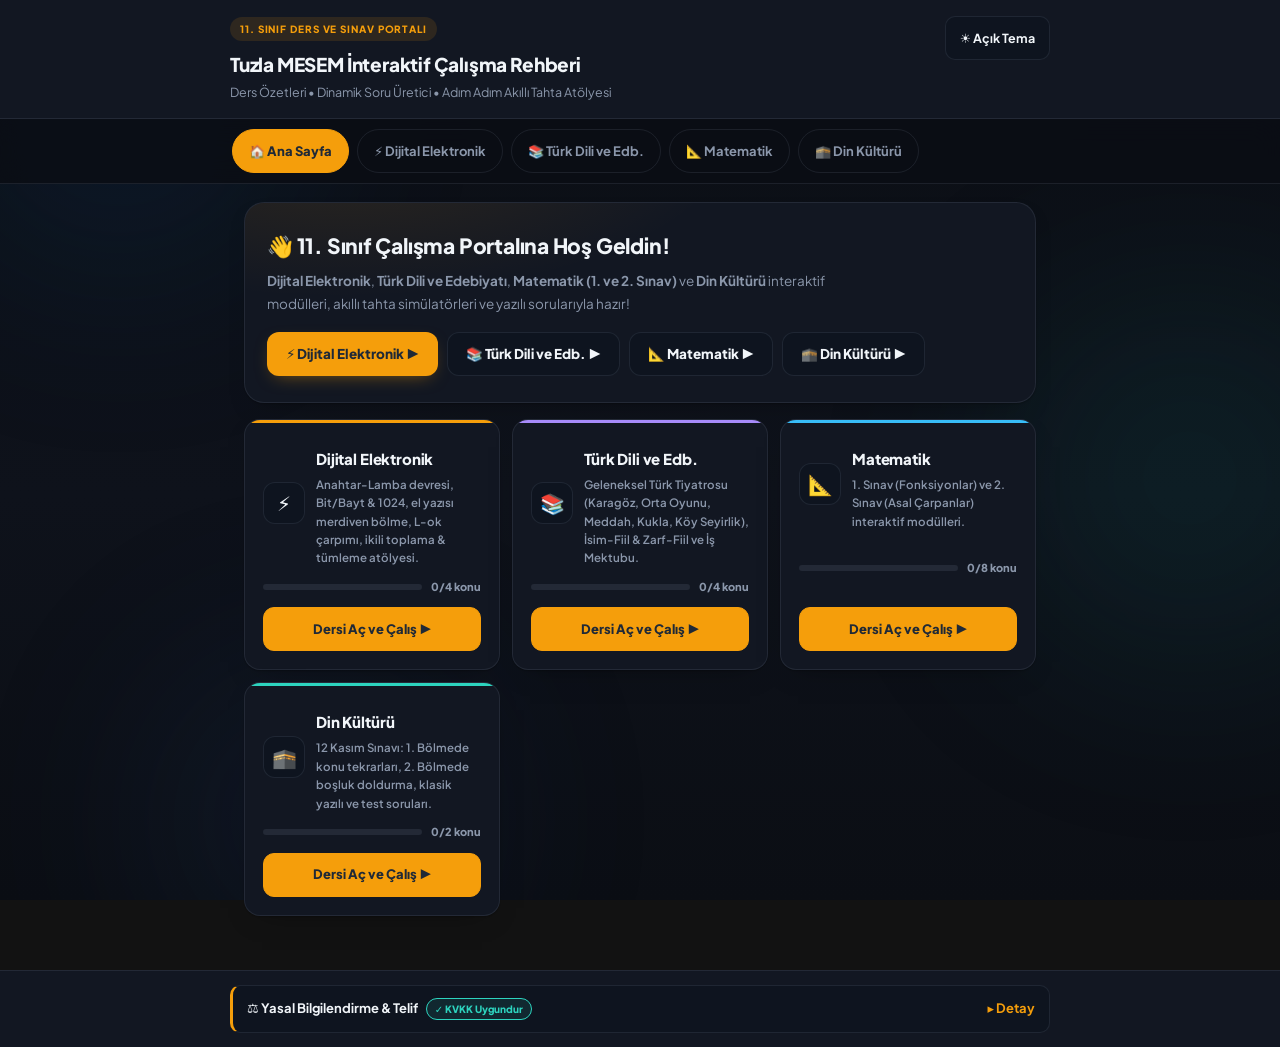
==== index.html @ 040bdacd "Add files via upload" ====
<!DOCTYPE html>
<html lang="tr" data-theme="dark">
<head>
<meta charset="UTF-8">
<meta name="viewport" content="width=device-width, initial-scale=1.0">
<title>Tuzla MESEM | Online Ders ve Sınav Hazırlık Platformu</title>
<meta name="description" content="Tuzla MESEM öğrencileri için dijital eğitim platformu. Elektrik, Dijital Elektronik, Matematik, Türk Dili ve Edebiyatı ve Din Kültürü derslerinde konu anlatımları, örnekler ve sınav hazırlık içerikleri.">
<meta name="keywords" content="Tuzla MESEM, online ders, sınav hazırlık, dijital elektronik, matematik, fonksiyon, asal çarpan, türk dili ve edebiyatı, din kültürü, 11. sınıf, mesleki eğitim">
<meta name="author" content="Tuzla MESEM">
<meta name="robots" content="index, follow, max-image-preview:large">
<meta name="theme-color" content="#0b0e14">
<link rel="canonical" href="https://tmesem-sinav.com.tr/">
<meta property="og:type" content="website">
<meta property="og:site_name" content="Tuzla MESEM">
<meta property="og:locale" content="tr_TR">
<meta property="og:url" content="https://tmesem-sinav.com.tr/">
<meta property="og:title" content="Tuzla MESEM | Online Ders ve Sınav Hazırlık Platformu">
<meta property="og:description" content="Tuzla MESEM öğrencileri için dijital eğitim platformu. Elektrik, Dijital Elektronik, Matematik, Türk Dili ve Edebiyatı ve Din Kültürü derslerinde konu anlatımları, örnekler ve sınav hazırlık içerikleri.">
<meta property="og:image" content="https://tmesem-sinav.com.tr/og-image.png">
<meta property="og:image:width" content="1200">
<meta property="og:image:height" content="630">
<meta property="og:image:alt" content="Tuzla MESEM Online Ders ve Sınav Hazırlık Platformu">
<meta name="twitter:card" content="summary_large_image">
<meta name="twitter:title" content="Tuzla MESEM | Online Ders ve Sınav Hazırlık Platformu">
<meta name="twitter:description" content="Tuzla MESEM öğrencileri için dijital eğitim platformu. Elektrik, Dijital Elektronik, Matematik, Türk Dili ve Edebiyatı ve Din Kültürü derslerinde konu anlatımları, örnekler ve sınav hazırlık içerikleri.">
<meta name="twitter:image" content="https://tmesem-sinav.com.tr/og-image.png">
<link rel="icon" href="/favicon.ico" sizes="32x32 48x48">
<link rel="icon" type="image/svg+xml" href="/favicon.svg">
<link rel="apple-touch-icon" href="/apple-touch-icon.png">
<script type="application/ld+json">
{
  "@context": "https://schema.org",
  "@type": "WebSite",
  "name": "Tuzla MESEM | Online Ders ve Sınav Hazırlık Platformu",
  "alternateName": "Tuzla MESEM Çalışma Portalı",
  "url": "https://tmesem-sinav.com.tr/",
  "description": "Tuzla MESEM öğrencileri için dijital eğitim platformu. Elektrik, Dijital Elektronik, Matematik, Türk Dili ve Edebiyatı ve Din Kültürü derslerinde konu anlatımları, örnekler ve sınav hazırlık içerikleri.",
  "inLanguage": "tr-TR",
  "publisher": {
    "@type": "EducationalOrganization",
    "name": "Tuzla MESEM",
    "url": "https://tmesem-sinav.com.tr/"
  }
}
</script>
<script type="application/ld+json">
{
  "@context": "https://schema.org",
  "@type": "ItemList",
  "name": "Tuzla MESEM Ders Modülleri",
  "description": "Dijital Elektronik, Matematik, Türk Dili ve Edebiyatı ve Din Kültürü dersleri için konu anlatımları, interaktif uygulamalar ve sınav hazırlık içerikleri.",
  "itemListElement": [
    {
      "@type": "Course",
      "name": "Dijital Elektronik",
      "description": "Sayı sistemleri, ikili çevirme (merdiven bölme ve L-Ok), gruplama, ikili toplama, tümleme ve 8-bit lab uygulamaları.",
      "provider": { "@type": "EducationalOrganization", "name": "Tuzla MESEM" }
    },
    {
      "@type": "Course",
      "name": "Matematik",
      "description": "Fonksiyonda değer bulma, grafik yorumlama, eğim, tanım kümesi ve asal çarpanlara ayırma konuları.",
      "provider": { "@type": "EducationalOrganization", "name": "Tuzla MESEM" }
    },
    {
      "@type": "Course",
      "name": "Türk Dili ve Edebiyatı",
      "description": "Geleneksel Türk tiyatrosu (Karagöz ve Hacivat), fiilimsiler (isim-fiil ve zarf-fiil) ve iş mektubu.",
      "provider": { "@type": "EducationalOrganization", "name": "Tuzla MESEM" }
    },
    {
      "@type": "Course",
      "name": "Din Kültürü",
      "description": "12 Kasım sınavı için konu tekrarları, boşluk doldurma, klasik yazılı ve çoktan seçmeli test.",
      "provider": { "@type": "EducationalOrganization", "name": "Tuzla MESEM" }
    }
  ]
}
</script>
<link rel="preconnect" href="https://fonts.googleapis.com">
<link rel="preconnect" href="https://fonts.gstatic.com" crossorigin>
<link rel="stylesheet" href="https://fonts.googleapis.com/css2?family=Plus+Jakarta+Sans:wght@400;500;600;700;800&family=JetBrains+Mono:wght@600;800&family=Caveat:wght@600;700&display=swap">
<style>
:root[data-theme="dark"]{
  --bg:#0b0e14;--bg-grad:linear-gradient(180deg,#0b0e14 0%,#0e121b 55%,#0b0e14 100%);
  --board:#121722;--soft:#0e141f;--ink:#f1f5f9;--ink2:#8b97ab;--line:rgba(148,163,184,.13);--line-strong:rgba(148,163,184,.3);
  --grid:#1c2433;--axis:#5b6b82;--blue:#38bdf8;--orange:#f59e0b;--teal:#2dd4bf;--bad:#f87171;
  --purple:#a78bfa;--cyan:#22d3ee;--purple-t:rgba(167,139,250,.12);--grid-line:rgba(56,189,248,.10);
  --blue-t:rgba(56,189,248,.10);--orange-t:rgba(245,158,11,.10);--teal-t:rgba(45,212,191,.10);--bad-t:rgba(248,113,113,.12);
  --hdr1:#121722;--hdr2:#121722;
  --accent:#f59e0b;--accent-ink:#1f2937;--accent-t:rgba(245,158,11,.12);--nav-bg:rgba(11,14,20,.85);
  --card-sh:0 1px 2px rgba(0,0,0,.25),0 10px 28px -18px rgba(0,0,0,.6);
  --inset-sh:inset 0 1px 3px rgba(0,0,0,.35);
  --btn-sh:0 1px 2px rgba(0,0,0,.2);
  color-scheme:dark;
}
:root[data-theme="light"]{
  --bg:#f5f7fb;--bg-grad:linear-gradient(180deg,#f5f7fb 0%,#edf1f7 55%,#f5f7fb 100%);
  --board:#ffffff;--soft:#f2f5f9;--ink:#0f172a;--ink2:#5c6b82;--line:rgba(15,23,42,.09);--line-strong:rgba(15,23,42,.22);
  --grid:#e3e9f1;--axis:#94a3b8;--blue:#0284c7;--orange:#d97706;--teal:#0d9488;--bad:#dc2626;
  --purple:#7c3aed;--cyan:#0891b2;--purple-t:rgba(124,58,237,.08);--grid-line:rgba(2,132,199,.09);
  --blue-t:rgba(2,132,199,.07);--orange-t:rgba(217,119,6,.08);--teal-t:rgba(13,148,136,.08);--bad-t:rgba(220,38,38,.08);
  --hdr1:#ffffff;--hdr2:#ffffff;
  --accent:#f59e0b;--accent-ink:#1f2937;--accent-t:rgba(217,119,6,.10);--nav-bg:rgba(255,255,255,.85);
  --card-sh:0 1px 2px rgba(15,23,42,.04),0 10px 28px -20px rgba(15,23,42,.14);
  --inset-sh:inset 0 1px 3px rgba(15,23,42,.06);
  --btn-sh:0 1px 2px rgba(15,23,42,.05);
  color-scheme:light;
}
*{box-sizing:border-box;margin:0;padding:0}
html{scroll-behavior:smooth}
body{font-family:"Plus Jakarta Sans","Nunito",system-ui,-apple-system,sans-serif;background:var(--bg-grad);background-attachment:fixed;color:var(--ink);line-height:1.6;display:flex;flex-direction:column;min-height:100vh;position:relative;overflow-x:hidden;font-size:14px;-webkit-font-smoothing:antialiased}
::selection{background:var(--accent-t)}
::-webkit-scrollbar{width:10px;height:10px}
::-webkit-scrollbar-track{background:transparent}
::-webkit-scrollbar-thumb{background:var(--line-strong);border-radius:99px;border:3px solid var(--bg)}
.liquid-bg{position:fixed;inset:0;z-index:-1;overflow:hidden;pointer-events:none}
.blob{position:absolute;border-radius:50%;filter:blur(110px);opacity:.13;animation:blobMove 18s infinite alternate ease-in-out}
.blob-1{width:360px;height:360px;background:radial-gradient(circle,#0284c7,#1e3a8a);top:-80px;left:-60px}
.blob-2{width:380px;height:380px;background:radial-gradient(circle,#0d9488,#115e59);top:32%;right:-100px;animation-delay:-6s}
.blob-3{width:320px;height:320px;background:radial-gradient(circle,#3b82f6,#1e293b);bottom:-80px;left:12%;animation-delay:-10s}
@keyframes blobMove{0%{transform:translate(0,0) scale(1)}50%{transform:translate(22px,26px) scale(1.06)}100%{transform:translate(-18px,14px) scale(.95)}}
i{font-family:"Cambria Math","Times New Roman",serif;font-style:italic}
button{font:inherit;cursor:pointer;color:inherit}
button:focus-visible,a:focus-visible,input:focus-visible,select:focus-visible,textarea:focus-visible,[contenteditable]:focus-visible{outline:2px solid var(--accent);outline-offset:2px}
svg{max-width:100%;height:auto;display:block;margin:0 auto}
.in{max-width:820px;margin:0 auto;width:100%}
h1,h2,h3,h4{letter-spacing:-.01em}
.top-hdr{background:var(--board);border-bottom:1px solid var(--line);padding:16px 14px}
.hdr-r{display:flex;justify-content:space-between;align-items:flex-start;gap:12px}
.bdg{display:inline-block;background:var(--accent-t);color:var(--orange);font-weight:800;font-size:10px;letter-spacing:.09em;text-transform:uppercase;padding:4px 10px;border-radius:99px;margin-bottom:8px}
.top-hdr h1{font-size:19px;font-weight:800;margin-bottom:3px}
.top-hdr p{font-size:12.5px;color:var(--ink2)}
.t-btn{background:var(--soft);border:1px solid var(--line);color:var(--ink);border-radius:10px;min-height:44px;padding:0 14px;font-weight:700;font-size:12.5px;white-space:nowrap;transition:border-color .15s}
.t-btn:hover{border-color:var(--line-strong)}
.topnav{background:var(--nav-bg);backdrop-filter:blur(14px);-webkit-backdrop-filter:blur(14px);border-bottom:1px solid var(--line);position:sticky;top:0;z-index:50}
.row-s{display:flex;gap:8px;overflow-x:auto;scrollbar-width:none;padding:10px 2px}
.row-s::-webkit-scrollbar{display:none}
.nav-i{flex:0 0 auto;min-height:44px;padding:0 16px;border-radius:99px;border:1px solid var(--line);background:transparent;color:var(--ink2);font-weight:700;font-size:13px;transition:all .15s}
.nav-i:hover{border-color:var(--line-strong);color:var(--ink)}
.nav-i:active{transform:scale(.97)}
.nav-i.active{background:var(--accent);border-color:var(--accent);color:var(--accent-ink);font-weight:800}
.wrap{max-width:820px;width:100%;margin:18px auto;padding:0 14px;flex:1}
.hero{position:relative;overflow:hidden;background:var(--board);border:1px solid var(--line);box-shadow:var(--card-sh);border-radius:20px;padding:26px 22px;margin-bottom:16px}
.hero::before{content:"";position:absolute;inset:0;background:radial-gradient(560px 220px at 12% -30%,var(--accent-t),transparent 70%);pointer-events:none}
.hero h2{position:relative;font-size:21px;font-weight:800;margin-bottom:7px}
.hero p{position:relative;font-size:13.5px;color:var(--ink2);line-height:1.7;max-width:600px;margin-bottom:16px}
.hbtns{position:relative;display:flex;flex-wrap:wrap;gap:9px}
.hbtn{min-height:44px;padding:0 18px;border-radius:12px;border:1px solid transparent;font-weight:800;font-size:13.5px;background:var(--accent);color:var(--accent-ink);box-shadow:0 6px 18px -8px rgba(245,158,11,.55);transition:transform .15s,box-shadow .15s}
.hbtn:hover{transform:translateY(-1px)}
.hbtn:active{transform:scale(.98)}
.hbtn.alt{background:var(--soft);color:var(--ink);border-color:var(--line);box-shadow:none}
.cgrid{display:grid;grid-template-columns:repeat(auto-fit,minmax(215px,1fr));gap:12px;margin-bottom:16px}
.ccard,.crd,.exam-bar,.nav,.empty-box,.pcrd{background:var(--board);border:1px solid var(--line);box-shadow:var(--card-sh);border-radius:16px;padding:18px;margin-bottom:14px}
.ccard{position:relative;overflow:hidden;display:flex;flex-direction:column;justify-content:space-between;margin-bottom:0;transition:transform .18s,border-color .18s;--tone:var(--orange)}
.ccard::before{content:"";position:absolute;top:0;left:0;right:0;height:3px;background:var(--tone)}
.ccard:hover{transform:translateY(-2px);border-color:var(--line-strong)}
.ccard:active{transform:scale(.985)}
.ccard.tone-amber{--tone:#f59e0b}
.ccard.tone-blue{--tone:#38bdf8}
.ccard.tone-teal{--tone:#2dd4bf}
.ccard.tone-purple{--tone:#a78bfa}
:root[data-theme="light"] .ccard.tone-amber{--tone:#d97706}
:root[data-theme="light"] .ccard.tone-blue{--tone:#0284c7}
:root[data-theme="light"] .ccard.tone-teal{--tone:#0d9488}
:root[data-theme="light"] .ccard.tone-purple{--tone:#7c3aed}
.ccard h3{font-size:15.5px;font-weight:800;margin:9px 0 5px}
.ccard p{font-size:12.5px;color:var(--ink2);line-height:1.65;margin-bottom:14px}
.cbtn,.bsm{min-height:44px;padding:0 14px;border-radius:11px;border:1px solid var(--line);background:var(--soft);color:var(--ink);font-weight:700;font-size:13px;transition:all .15s}
.cbtn:hover,.bsm:hover{border-color:var(--line-strong)}
.cbtn:active,.bsm:active{transform:scale(.97)}
.cbtn{width:100%}
.pri,.cbtn.pri,.bsm.pri,.btn.pri{background:var(--accent)!important;color:var(--accent-ink)!important;border-color:var(--accent)!important;font-weight:800!important}
.form{display:inline-block;background:var(--blue-t);color:var(--blue);font-weight:800;font-size:19px;padding:8px 16px;border-radius:10px;margin:4px 0}
.prmp{font-size:13.5px;font-weight:600;margin:10px 0;line-height:1.65}
.ans-b{background:var(--soft);border:1px solid var(--line);border-radius:14px;padding:14px;margin-top:12px}
.ans-b h4{font-size:10.5px;font-weight:800;letter-spacing:.08em;text-transform:uppercase;color:var(--ink2);margin-bottom:10px}
.grid{display:grid;gap:10px;margin-bottom:12px}
.grp label{display:block;font-size:11.5px;font-weight:700;color:var(--ink2);margin-bottom:5px}
.grp input,.grp select,.grp textarea{width:100%;min-height:44px;padding:10px 12px;background:var(--board);color:var(--ink);border:1px solid var(--line);border-radius:10px;font-size:14px;font-weight:600;font-family:inherit;transition:border-color .15s,box-shadow .15s}
.grp textarea{min-height:64px;resize:vertical}
.grp input:focus,.grp select:focus,.grp textarea:focus{border-color:var(--accent);outline:none;box-shadow:0 0 0 3px var(--accent-t)}
.bchk{width:100%;min-height:46px;padding:0 14px;background:var(--accent);color:var(--accent-ink);border:none;border-radius:12px;font-weight:800;font-size:13.5px;box-shadow:0 6px 18px -8px rgba(245,158,11,.5)}
.bsol{width:100%;min-height:44px;padding:0 14px;background:var(--soft);color:var(--ink);border:1px solid var(--line);border-radius:12px;font-weight:700;font-size:13px;margin-top:8px}
.fb{display:none;margin-top:10px;padding:11px 13px;border-radius:10px;font-size:13px;font-weight:600;line-height:1.55}
.fb.ok{display:block;background:var(--teal-t);color:var(--teal);border:1px solid var(--teal)}
.fb.err{display:block;background:var(--bad-t);color:var(--bad);border:1px solid var(--bad)}
.sol{display:none;margin-top:10px;font-size:13px;line-height:1.7;background:var(--soft);border:1px solid var(--line);border-radius:12px;padding:12px 14px;margin-bottom:0}
.sol.show{display:block}
.empty-box{border-style:dashed;border-color:var(--line-strong);padding:34px 20px;text-align:center}
/* Asal Çarpan Algoritma Çizgisi Tablosu */
.pf-wrap{display:flex;flex-wrap:wrap;gap:14px;align-items:center;justify-content:center;margin:8px 0}
.pf-tbl{border-collapse:collapse;font-family:"Cambria Math",monospace;font-size:15px;font-weight:800;margin:0 auto}
.pf-tbl td{padding:4px 12px}
.pf-tbl td:first-child{text-align:right;border-right:2px solid var(--orange);color:var(--ink)}
.pf-tbl td:last-child{text-align:left;color:var(--blue)}
.pf-step{background:var(--blue-t);border-radius:6px}
/* Modül 2: Akıllı Tahta Atölye Stilleri */
.w-top{display:flex;align-items:center;gap:10px;margin-bottom:10px;flex-wrap:wrap}
.w-bar{height:5px;border-radius:99px;background:var(--line);overflow:hidden;margin-bottom:14px}
.w-bar i{display:block;height:100%;width:0;background:var(--accent);transition:width .3s;border-radius:99px}
.w-stage{display:grid;gap:12px;grid-template-columns:1fr;margin-bottom:12px}
@media(min-width:650px){.w-stage:not(.solo){grid-template-columns:1.08fr 1fr}}
.w-card{background:var(--board);border:1px solid var(--line);border-radius:14px;padding:14px;overflow:hidden}
.w-fig{display:grid;place-items:center;padding:10px;cursor:pointer}
.w-nav{display:flex;align-items:center;gap:10px}
.w-nav button{flex:1;min-height:48px;border-radius:12px;border:1px solid var(--line);background:var(--board);color:var(--ink);font-weight:800;font-size:14px;transition:all .15s}
.w-nav button:hover{border-color:var(--line-strong)}
.w-nav .wnxt{background:var(--accent);border-color:var(--accent);color:var(--accent-ink)}
.w-nav button:disabled{opacity:.4;cursor:default}
.kick{display:inline-block;margin-bottom:6px;padding:3px 10px;border-radius:99px;background:var(--blue-t);color:var(--blue);font-size:10px;font-weight:800;letter-spacing:.07em;text-transform:uppercase}
.fm{font-family:"Cambria Math",serif;font-size:22px;margin:6px 0 10px}
.fm.sm{font-size:19px}
.tag{display:inline-block;padding:2px 8px;border-radius:7px;font-weight:800;font-size:.9em}
.tag.b{background:var(--blue-t);color:var(--blue)}.tag.o{background:var(--orange-t);color:var(--orange)}.tag.t{background:var(--teal-t);color:var(--teal)}
.w-ans{margin:8px 0;padding:11px 13px;border-radius:10px;background:var(--teal-t);border:1px solid var(--teal);font-weight:800;font-size:13.5px}
.w-warn{margin:8px 0;padding:10px 13px;border-radius:10px;background:var(--orange-t);border:1px dashed var(--orange);font-size:12.5px}
.w-txt [data-s]:not(.on){display:none}
svg .gr line{stroke:var(--grid);stroke-width:1}
svg .axis{stroke:var(--axis);stroke-width:1.6;fill:none}
svg .arw{fill:var(--axis)}
svg .tk{fill:var(--ink2);font:700 11.5px "Plus Jakarta Sans",sans-serif}
svg .ax-n{fill:var(--ink2);font:italic 600 14px "Cambria Math",serif}
svg .ln{fill:none;stroke-width:3;stroke-linecap:round}
svg .dsh{stroke-dasharray:6 5}
svg .c-b{stroke:var(--blue)}svg .c-o{stroke:var(--orange)}svg .c-t{stroke:var(--teal)}svg .c-g{stroke:var(--axis)}
svg .f-b{fill:var(--blue)}svg .f-o{fill:var(--orange)}svg .f-t{fill:var(--teal)}
svg .hole{fill:var(--board);stroke-width:2.5}
svg .band{opacity:.28;stroke-linecap:butt}
svg .lab{font:600 18px "Caveat",cursive;paint-order:stroke;stroke:var(--board);stroke-width:4px}
svg .lab.b{fill:var(--blue)}svg .lab.o{fill:var(--orange)}svg .lab.t{fill:var(--teal)}svg .lab.k{fill:var(--ink)}
svg [data-s]{opacity:0;transition:opacity .35s}
svg [data-s].on{opacity:1}
.q{margin-bottom:12px}
.q + .q{border-top:1px solid var(--line);padding-top:12px}
.q>b{display:block;margin-bottom:8px;font-size:13.5px;line-height:1.6}
.opts{display:grid;grid-template-columns:1fr 1fr;gap:8px}
.opt{min-height:44px;padding:8px;border-radius:10px;border:1px solid var(--line);background:var(--soft);color:var(--ink);font-family:"Cambria Math",serif;font-size:15px;font-weight:700;transition:all .15s}
.opt:hover{border-color:var(--line-strong)}
.opt.ok{background:var(--teal-t);border-color:var(--teal);color:var(--teal)}
.opt.no{background:var(--bad-t);border-color:var(--bad);color:var(--bad)}
.qfb{margin-top:6px;font-size:12.5px;font-weight:700}
.qfb.ok{color:var(--teal)}.qfb.no{color:var(--bad)}
.fr{display:inline-flex;flex-direction:column;align-items:center;vertical-align:middle;line-height:1.15;font-size:.82em;font-weight:700}
.fr>span:first-child{border-bottom:2px solid currentColor;padding:0 5px}
.fr>span:last-child{padding:0 5px}
input[type=range]{width:100%;height:36px;accent-color:var(--accent)}
.sum{width:100%;border-collapse:collapse;font-size:13.5px}
.sum td{padding:9px 6px;border-top:1px solid var(--line);vertical-align:top;line-height:1.6}
.sum td:first-child{font-weight:800;color:var(--orange);padding-right:10px;white-space:nowrap}
.ftr{background:var(--board);border-top:1px solid var(--line);padding:14px;margin-top:20px;font-size:11.5px}
.acc{background:var(--soft);border:1px solid var(--line);border-left:3px solid var(--accent);border-radius:10px}
.acc summary{list-style:none;cursor:pointer;padding:12px 14px;display:flex;align-items:center;justify-content:space-between;gap:10px;color:var(--ink);font-weight:700;font-size:13px;min-height:44px}
.acc summary::-webkit-details-marker{display:none}
.pill{display:inline-block;background:var(--teal-t);color:var(--teal);border:1px solid var(--teal);padding:2px 8px;border-radius:99px;font-size:10px;font-weight:800;margin-left:6px;white-space:nowrap}
.acc-b{padding:10px 14px 14px;border-top:1px solid var(--line);color:var(--ink2);font-size:12px;line-height:1.65}
.acc-b div{margin-bottom:6px}
/* Din Kültürü Özel Stilleri */
.din-card{background:var(--soft);border:1px solid var(--line);border-left:3px solid var(--blue);border-radius:12px;padding:14px;margin-bottom:12px}
.din-card h3{font-size:14.5px;font-weight:800;color:var(--blue);margin-bottom:7px;display:flex;align-items:center;gap:7px}
.din-card p{font-size:13.5px;line-height:1.7}
.din-card ul{margin-top:7px;margin-left:18px;font-size:13.5px;line-height:1.7}
.din-card li{margin-bottom:5px}
.din-opt{width:100%;text-align:left;min-height:44px;padding:11px 14px;background:var(--board);border:1px solid var(--line);border-radius:10px;font-size:13.5px;font-weight:600;color:var(--ink);margin-bottom:8px;transition:all .15s}
.din-opt:hover{border-color:var(--blue)}
.din-opt.correct{background:var(--teal-t);border-color:var(--teal);color:var(--teal)}
.din-opt.wrong{background:var(--bad-t);border-color:var(--bad);color:var(--bad)}
.wb-box{display:flex;flex-wrap:wrap;gap:7px;padding:12px;background:var(--soft);border:1px dashed var(--line-strong);border-radius:12px;margin-bottom:14px}
.wb-chip{min-height:44px;padding:0 15px;border-radius:99px;background:var(--blue-t);color:var(--blue);border:1px solid var(--blue);font-size:12.5px;font-weight:800;cursor:pointer;transition:all .15s}
.wb-chip:hover{background:var(--blue);color:#fff}
.wb-chip:active{transform:scale(.95)}
.blank-row{background:var(--soft);border:1px solid var(--line);border-radius:10px;padding:11px 13px;margin-bottom:9px;font-size:13.5px;line-height:1.75}
.blank-inp{display:inline-block;width:135px;min-height:44px;padding:0 8px;margin:0 4px;border-radius:8px;border:1.5px solid var(--blue);background:var(--board);color:var(--ink);font-weight:800;font-size:13px;text-align:center}
.blank-inp.ok{border-color:var(--teal);background:var(--teal-t);color:var(--teal)}
.blank-inp.err{border-color:var(--bad);background:var(--bad-t);color:var(--bad)}
.flash-grid{display:grid;grid-template-columns:repeat(auto-fit,minmax(160px,1fr));gap:8px;margin-top:10px}
.flash-item{background:var(--board);border:1px solid var(--line);border-radius:10px;padding:12px 10px;text-align:center;cursor:pointer;user-select:none;min-height:44px;transition:border-color .15s}
.flash-item:hover{border-color:var(--line-strong)}
.flash-item strong{display:block;color:var(--orange);font-size:14px;margin-bottom:4px}
.flash-item span{font-size:12px;color:var(--ink2)}

/* Dijital Elektronik Özel Stilleri */
.mono{font-family:"JetBrains Mono",monospace}
.hw-txt{font-family:"Caveat",cursive;font-weight:700}
.sub-tab{flex:0 0 auto;min-height:44px;padding:0 14px;border-radius:11px;border:1px solid var(--line);background:var(--board);color:var(--ink2);font-weight:700;font-size:12.5px;text-align:center;transition:all .15s}
.sub-tab:hover{border-color:var(--line-strong);color:var(--ink)}
.sub-tab.active{background:var(--accent);color:var(--accent-ink);border-color:var(--accent);font-weight:800}
.nb-paper{background-color:var(--soft);background-image:linear-gradient(to right,var(--grid-line) 1px,transparent 1px),linear-gradient(to bottom,var(--grid-line) 1px,transparent 1px);background-size:20px 20px;border:1px solid var(--line);border-radius:12px;padding:10px;overflow-x:auto}
.nb-svg{display:block;margin:0 auto;height:auto}
.stair-grid{display:grid;grid-template-columns:repeat(auto-fit,minmax(265px,1fr));gap:10px;margin-top:10px}
.stair-card{background:var(--soft);border:1px solid var(--line);border-radius:12px;padding:13px}
.stair-card h4{font-size:13.5px;font-weight:800;color:var(--blue);margin-bottom:7px;display:flex;justify-content:space-between;align-items:center;gap:6px;flex-wrap:wrap}
.stair-rem{background:var(--orange-t);color:var(--orange);border:1px solid var(--orange);padding:2px 7px;border-radius:6px;font-size:11.5px;font-weight:800}
.stair-ans{margin-top:9px;padding:9px;background:var(--teal-t);border:1px solid var(--teal);color:var(--teal);border-radius:8px;font-weight:800;font-size:13px;text-align:center}
.bit-row{display:grid;grid-template-columns:repeat(8,1fr);gap:6px;margin:12px 0}
.bit-cell{background:var(--soft);border:1.5px solid var(--line);box-shadow:var(--btn-sh);border-radius:12px;padding:8px 2px;text-align:center;cursor:pointer;user-select:none;transition:.15s;min-height:44px}
.bit-cell.on{background:var(--blue-t);border-color:var(--blue);box-shadow:var(--inset-sh)}
.bit-cell.msb{border-color:var(--orange)}
.bit-cell.lsb{border-color:var(--teal)}
.bit-idx{font-size:10px;font-weight:800;color:var(--ink2);display:block}
.bit-val{font-family:"JetBrains Mono",monospace;font-size:20px;font-weight:800;color:var(--ink);display:block;margin:2px 0}
.bit-cell.on .bit-val{color:var(--blue)}
.bit-w{font-size:10px;font-weight:700;color:var(--ink2);display:block}
.d-tbl{width:100%;border-collapse:collapse;font-size:12.5px;text-align:center;margin-top:8px}
.d-tbl th,.d-tbl td{padding:7px 5px;border:1px solid var(--line)}
.d-tbl th{background:var(--soft);color:var(--blue);font-weight:800}
.btn{min-height:44px;padding:0 15px;border-radius:10px;border:1px solid var(--line);background:var(--soft);color:var(--ink);font-weight:700;font-size:12.5px;transition:.15s}
.btn:hover{border-color:var(--line-strong)}
.btn.teal{background:var(--teal-t);color:var(--teal);border-color:var(--teal)}
.btn.amb{background:var(--accent);color:var(--accent-ink);border-color:var(--accent)}
.ce-inp{display:inline-flex;align-items:center;justify-content:center;min-width:85px;min-height:44px;padding:6px 12px;border-radius:9px;border:1.5px solid var(--line);background:var(--soft);color:var(--ink);font-weight:800;font-size:14px;outline:none;cursor:text;white-space:nowrap;transition:border-color .15s,box-shadow .15s}
.ce-inp:focus{border-color:var(--accent);box-shadow:0 0 0 3px var(--accent-t);background:var(--board)}
.blank-slot{display:inline-flex;align-items:center;justify-content:center;min-width:125px;padding:0 10px;margin:0 4px;border-radius:8px;border:2px solid var(--blue);background:var(--board);color:var(--ink);font-weight:800;font-size:13px;cursor:pointer;vertical-align:middle;min-height:44px}
.blank-slot.active-slot{outline:2px solid var(--accent);background:var(--blue-t)}
.blank-slot.ok{border-color:var(--teal);background:var(--teal-t);color:var(--teal)}
.blank-slot.err{border-color:var(--bad);background:var(--bad-t);color:var(--bad)}
.q-opt{width:100%;text-align:left;min-height:44px;padding:10px 13px;background:var(--board);border:1px solid var(--line);border-radius:10px;font-size:13px;font-weight:600;color:var(--ink);margin-bottom:7px;transition:all .15s}
.q-opt:hover{border-color:var(--line-strong)}
.q-opt.ok{background:var(--teal-t);border-color:var(--teal);color:var(--teal)}
.q-opt.err{background:var(--bad-t);border-color:var(--bad);color:var(--bad)}
/* Bölüm Etiketleri ve Kart İçi Yapı */
.lbl{display:inline-block;font-size:10.5px;font-weight:800;letter-spacing:.09em;text-transform:uppercase;color:var(--ink2);margin-bottom:6px}
.sc{background:var(--soft);border:1px solid var(--line);border-radius:12px;padding:13px 15px;margin-bottom:10px}
.sc .sh{display:block;font-weight:800;font-size:13.5px;margin-bottom:7px}
.sc .sl{display:block;font-size:13px;color:var(--ink2);line-height:1.75;margin-bottom:5px}
.sc .sl:last-child{margin-bottom:0}
.tip{margin-top:10px;padding:11px 13px;border-radius:10px;background:var(--orange-t);border:1px solid var(--orange);font-size:12.5px;line-height:1.65}
.mg{margin:10px 0}
.disp{background:var(--soft);border:1px solid var(--line);border-radius:12px;padding:14px;margin:12px 0}
.pbdg{display:inline-block;font-size:10px;font-weight:800;letter-spacing:.09em;text-transform:uppercase;background:var(--accent-t);color:var(--orange);padding:4px 11px;border-radius:99px;margin-bottom:9px}
.bgen{width:100%;min-height:46px;padding:0 14px;border-radius:12px;border:none;background:var(--accent);color:var(--accent-ink);font-weight:800;font-size:13.5px;box-shadow:0 6px 18px -8px rgba(245,158,11,.5);margin-bottom:12px;transition:transform .15s}
.bgen:hover{transform:translateY(-1px)}
.bgen:active{transform:scale(.98)}
.mod-sw{display:flex;gap:8px;flex-wrap:wrap;margin-bottom:14px}
.mbtn{flex:1;min-width:160px;min-height:46px;padding:0 14px;border-radius:12px;border:1px solid var(--line);background:var(--board);color:var(--ink2);font-weight:700;font-size:13px;transition:all .15s}
.mbtn:hover{border-color:var(--line-strong);color:var(--ink)}
.mbtn.active{background:var(--accent);border-color:var(--accent);color:var(--accent-ink);font-weight:800}
.ebtn{flex:0 0 auto;min-height:44px;padding:0 15px;border-radius:11px;border:1px solid var(--line);background:var(--board);color:var(--ink2);font-weight:700;font-size:12.5px;transition:all .15s}
.ebtn:hover{border-color:var(--line-strong);color:var(--ink)}
.ebtn.active{background:var(--accent);border-color:var(--accent);color:var(--accent-ink);font-weight:800}
.tbtn{flex:0 0 auto;min-height:44px;padding:0 15px;border-radius:99px;border:1px solid var(--line);background:var(--board);color:var(--ink2);font-weight:700;font-size:12.5px;transition:all .15s}
.tbtn:hover{border-color:var(--line-strong);color:var(--ink)}
.tbtn.active{background:var(--accent-t);border-color:var(--accent);color:var(--orange);font-weight:800}
.rbox{background:var(--soft);border:1px solid var(--line);border-radius:14px;padding:15px;margin-bottom:12px}
.rbox h3{font-size:14px;font-weight:800;margin-bottom:8px}
.rbox p{font-size:13px;line-height:1.7;color:var(--ink2)}
.rbox ul{margin-left:18px;font-size:13px;line-height:1.7;color:var(--ink2)}
.rbox li{margin-bottom:4px}
.rbox strong{color:var(--ink)}
.exam-bar .lbl{margin-bottom:6px}
.nav span{display:block;font-size:10.5px;font-weight:800;letter-spacing:.09em;text-transform:uppercase;color:var(--orange)}
.nav h2{font-size:19px;font-weight:800;margin-top:3px}
.crd h3{font-size:15px;font-weight:800;margin-bottom:10px}
/* Mobil İyileştirmeler */
@media(max-width:480px){
  .top-hdr{padding:14px 12px}
  .top-hdr h1{font-size:17px}
  .hero{padding:22px 16px}
  .hero h2{font-size:19px}
  .ccard,.crd,.exam-bar,.nav,.empty-box,.pcrd{padding:15px}
  .opts{grid-template-columns:1fr}
  .mbtn{min-width:130px}
  .bit-row{gap:4px}
  .bit-cell{padding:6px 1px}
}
@media (prefers-reduced-motion:reduce){
  *,*::before,*::after{animation-duration:.01ms!important;animation-iteration-count:1!important;transition-duration:.01ms!important}
}
/* === MODÜL MİMARİSİ v2 (Accordion, Sekmeler, İlerleme) === */
.sub-hdr{display:flex;align-items:center;gap:10px;margin-bottom:12px}
.sub-hdr .bsm{flex:0 0 auto;min-width:44px}
.sub-hdr>span{font-size:15px;font-weight:800;letter-spacing:-.01em;min-width:0;overflow:hidden;text-overflow:ellipsis}
.acc-list{display:flex;flex-direction:column;gap:10px;margin-bottom:14px}
.acc-item{background:var(--board);border:1px solid var(--line);border-radius:14px;box-shadow:var(--card-sh);overflow:hidden}
.acc-hd{display:flex;align-items:center;gap:11px;flex-wrap:wrap;width:100%;min-height:56px;padding:12px 14px;background:transparent;border:none;text-align:left;transition:background .15s}
.acc-hd:active{background:var(--soft)}
.acc-hd:focus-visible{outline:2px solid var(--accent);outline-offset:-2px;border-radius:10px}
.acc-pbar{flex-basis:100%;height:4px;border-radius:99px;background:var(--line);overflow:hidden;margin-top:1px}
.acc-pbar i{display:block;height:100%;border-radius:99px;background:var(--teal);transition:width .3s}
.b2t{position:fixed;right:14px;bottom:18px;z-index:60;min-height:42px;padding:0 15px;border-radius:99px;border:1px solid var(--line);background:var(--board);color:var(--ink);font-weight:800;font-size:12.5px;box-shadow:var(--card-sh);opacity:0;pointer-events:none;transform:translateY(8px);transition:opacity .25s,transform .25s}
.b2t.show{opacity:1;pointer-events:auto;transform:translateY(0)}
.acc-ic{font-size:19px;width:34px;height:34px;display:grid;place-items:center;background:var(--soft);border:1px solid var(--line);border-radius:10px;flex:0 0 auto}
.acc-tt{flex:1;font-size:14px;font-weight:800;min-width:0;overflow:hidden;text-overflow:ellipsis;white-space:nowrap}
.acc-meta{font-size:11px;font-weight:700;color:var(--ink2);white-space:nowrap}
.acc-done{width:22px;height:22px;border-radius:50%;border:1.5px solid var(--line-strong);display:grid;place-items:center;font-size:11px;font-weight:800;color:transparent;flex:0 0 auto;transition:all .2s}
.acc-done.on{background:var(--teal);border-color:var(--teal);color:#fff}
.acc-ch{color:var(--ink2);font-size:13px;transition:transform .2s;flex:0 0 auto}
.acc-hd.open .acc-ch{transform:rotate(90deg)}
.acc-bd{display:none;border-top:1px solid var(--line);padding:10px}
.acc-bd.open{display:block;animation:accIn .28s ease}
@keyframes accIn{from{opacity:0;transform:translateY(-6px)}to{opacity:1;transform:translateY(0)}}
.acc-bd .crd:last-child,.acc-bd .pcrd:last-child,.acc-bd .stair-grid:last-child{margin-bottom:0}
.acc-row{display:flex;align-items:center;justify-content:space-between;gap:8px;width:100%;min-height:46px;padding:9px 10px;border-radius:10px;border:none;background:transparent;color:var(--ink);font-size:13px;font-weight:600;text-align:left;transition:background .15s}
.acc-row:active{background:var(--soft)}
.acc-row.done{color:var(--teal)}
.acc-row.sel{background:var(--accent-t);color:var(--ink);font-weight:800}
.acc-row.sel .acc-row-ch{color:var(--accent)}
.acc-row-ch{color:var(--ink2);font-size:15px}
.t-tabs{display:flex;gap:7px;margin-bottom:12px;overflow-x:auto;scrollbar-width:none;padding-bottom:2px}
.t-tabs::-webkit-scrollbar{display:none}
.t-tab{flex:0 0 auto;min-height:44px;padding:0 15px;border-radius:11px;border:1px solid var(--line);background:var(--board);color:var(--ink2);font-weight:700;font-size:13px;transition:all .15s}
.t-tab.active{background:var(--accent);border-color:var(--accent);color:var(--accent-ink);font-weight:800}
.read{font-size:13.5px;line-height:1.75;color:var(--ink)}
.read p{margin-bottom:10px}
.read ul,.read ol{margin-left:18px;margin-bottom:10px}
.read li{margin-bottom:6px}
.topic-foot{display:flex;justify-content:flex-end;flex-wrap:wrap;gap:8px;margin-top:14px}
.topic-foot .bsm.on{background:var(--teal);border-color:var(--teal);color:#fff}
/* Ana Sayfa v2 */
.c-top{display:flex;align-items:center;gap:11px;margin-bottom:10px}
.c-ic{width:42px;height:42px;display:grid;place-items:center;font-size:20px;background:var(--soft);border:1px solid var(--line);border-radius:12px;flex:0 0 auto}
.c-top h3{font-size:15px;font-weight:800}
.c-meta{font-size:11.5px;color:var(--ink2);font-weight:600;margin-top:1px}
.c-prog{display:flex;align-items:center;gap:9px;margin-bottom:12px}
.c-prog-bar{flex:1;height:6px;border-radius:99px;background:var(--line);overflow:hidden}
.c-prog-bar i{display:block;height:100%;border-radius:99px;background:var(--teal);transition:width .3s}
.c-prog>span{font-size:11px;font-weight:800;color:var(--ink2);white-space:nowrap}
@media(max-width:480px){
  .sub-hdr>span{font-size:14px}
  .acc-hd{min-height:52px;padding:10px 12px;gap:9px}
  .acc-ic{width:32px;height:32px;font-size:17px}
  .acc-tt{font-size:13.5px}
  .acc-meta{display:none}
}
</style>
</head>
<body>
<div class="liquid-bg">
  <div class="blob blob-1"></div>
  <div class="blob blob-2"></div>
  <div class="blob blob-3"></div>
</div>
<header class="top-hdr">
  <div class="in hdr-r">
    <div>
      <span class="bdg">11. SINIF DERS VE SINAV PORTALI</span>
      <h1>Tuzla MESEM İnteraktif Çalışma Rehberi</h1>
      <p>Ders Özetleri • Dinamik Soru Üretici • Adım Adım Akıllı Tahta Atölyesi</p>
    </div>
    <button class="t-btn" id="thm-btn" onclick="toggleTheme()">☀️ Açık Tema</button>
  </div>
</header>
<nav class="topnav">
  <div class="in row-s" id="nav-bar"></div>
</nav>
<div class="wrap"><main id="main-view"></main></div>
<footer class="ftr">
  <div class="in">
    <details class="acc">
      <summary>
        <span>⚖️ Yasal Bilgilendirme & Telif <span class="pill">✓ KVKK Uygundur</span></span>
        <span style="color:#f59e0b">▸ Detay</span>
      </summary>
      <div class="acc-b">
        <div><strong>• Bağımsız Eğitim Kaynağı:</strong> Tuzla MESEM 11. sınıf öğrencileri için gönüllü, ücretsiz ve bağımsız hazırlanmış yardımcı rehberdir; resmi kurum temsilciliği yoktur.</div>
        <div><strong>• Telif Hakları:</strong> İçerikler ve dinamik soru/grafik kodları kişisel eğitime açıktır; izinsiz ticari kopyalanması yasaktır.</div>
        <div><strong>• KVKK:</strong> Hiçbir kişisel veri talep edilmez, toplanmaz ve paylaşılmaz; tüm işlemler cihazınızda anlık çalışır.</div>
      </div>
    </details>
  </div>
</footer>
<script>
const courses=[
  {id:'home',t:'🏠 Ana Sayfa'},
  {id:'elec',t:'⚡ Dijital Elektronik',desc:'Anahtar-Lamba devresi, Bit/Bayt & 1024, el yazısı merdiven bölme, L-ok çarpımı, ikili toplama & tümleme atölyesi.',rdy:1,tone:'tone-amber'},
  {id:'lit',t:'📚 Türk Dili ve Edb.',desc:'Geleneksel Türk Tiyatrosu (Karagöz, Orta Oyunu, Meddah, Kukla, Köy Seyirlik), İsim-Fiil & Zarf-Fiil ve İş Mektubu.',rdy:1,tone:'tone-purple'},
  {id:'math',t:'📐 Matematik',desc:'1. Sınav (Fonksiyonlar) ve 2. Sınav (Asal Çarpanlar) interaktif modülleri.',rdy:1,tone:'tone-blue'},
  {id:'din',t:'🕋 Din Kültürü',desc:'12 Kasım Sınavı: 1. Bölmede konu tekrarları, 2. Bölmede boşluk doldurma, klasik yazılı ve test soruları.',rdy:1,tone:'tone-teal'}
];
let curC='home',curEx=1,curMod=1,curT=0,curT2=0,st={},wIdx=0,wStep=0,pfNum=240,pfStep=99;
let dinMod=1,dinSubTab='blank',activeBlankId='bl-0';
let litMod=1,litSubTab='match',activeLitSlot=0,litMatchVals=['','','','',''];
let elMainTab=1,elNoteSec=1,elBoardMode='stair',elPracticeTab='blank',elActiveBlankIdx=0;
let elBlankValues=["","","","","","","","","",""];
let liveSwitchClosed=false,bits=[1,0,1,1,0,1,1,0];
let stairNum=40,stairBase=2,stairStep=99;
let larrowBin='101000',larrowStep=99;
let addA='0111',addB='1001',addStep=99;
let compA=13,compB=7,compBits=4,compStep=99;
let dynQ=null;
/* === MODÜL MİMARİSİ v2 — DURUM VE İLERLEME === */
let litSec=1,mathView=1,curTab='blank';
let curLast=null; /* 'ders|sınav|modül' — son çalışılan konu */
const accState={math1:{},math2:{},elec:{},din:{},lit:{}};
const MOD_META={
  math1:{label:'1. Sınav: Fonksiyon & Eğim',icon:'📝',items:['Fonksiyonda Değer','Grafikten Okuma','Tanım & Görüntü Kümesi','Öteleme (Doğru Kaydırma)','Eğim (m = Düşey/Yatay)','Eğim Sıralama']},
  math2:{label:'2. Sınav: Asal Çarpanlar',icon:'📝',items:['Tam Analiz (a, b, c, d)','Üsleri Bulma (x + y + z)']},
  elec:{label:'Dijital Elektronik',icon:'⚡',items:['Konu Özeti (6 Konu)','8-Bit & Devre Lab','Akıllı Tahta Atölyesi','Soru Seti (Boşluk, Klasik, Test)']},
  din:{label:'Din Kültürü (12 Kasım)',icon:'🕋',items:['Konu Tekrarı (Özet + Ezber Kartları)','Soru Seti (Boşluk, Klasik, D/Y, Test)']},
  lit:{label:'Türk Dili ve Edebiyatı',icon:'📚',items:['Geleneksel Türk Tiyatrosu','Karagöz & Hacivat Metin Notları','Fiilimsiler (İsim-Fiil & Zarf-Fiil)','İş Mektubu & Şablonu']}
};
const SS_KEY='mesem-portal-v2';
function saveState(){try{localStorage.setItem(SS_KEY,JSON.stringify({acc:accState,last:curLast,tab:curTabRef()}));}catch(e){}}
function loadState(){try{const s=JSON.parse(localStorage.getItem(SS_KEY));if(s){for(const k in s.acc||{})if(accState[k])Object.assign(accState[k],s.acc[k]);if(s.last)curLast=s.last;}loadTabPref();}catch(e){}}
function markDone(key,idx){accState[key][idx]=1;saveState();}
function isDone(key,idx){return !!accState[key][idx];}
function doneCount(key){const o=accState[key]||{};let n=0;for(const i in o)n++;return n;}
function courseKey(){if(curC==='math')return curEx===1?'math1':curEx===2?'math2':null;if(curC==='elec')return 'elec';if(curC==='din')return 'din';if(curC==='lit')return 'lit';return null;}
function courseTotal(key){return (MOD_META[key]&&MOD_META[key].items.length)||0;}
function accPct(key){const t=courseTotal(key);return t?Math.round(doneCount(key)/t*100):0;}
function accBar(key){const p=accPct(key);return `<span class="acc-pbar" title="%${p} tamamlandı"><i style="width:${p}%"></i></span>`;}
/* --- Akordeon: "Başa Dön" butonu (uzun panellerde) --- */
function setupBackToTop(){
  let b2t=document.getElementById('b2t');
  if(!b2t){
    b2t=document.createElement('button');
    b2t.id='b2t'; b2t.className='b2t'; b2t.type='button';
    b2t.innerHTML='↑ Başa Dön';
    b2t.setAttribute('aria-label','Açık panelin başına dön');
    b2t.addEventListener('click',()=>{
      const hd=document.querySelector('.acc-hd.open');
      if(hd)hd.scrollIntoView({behavior:'smooth',block:'start'});
    });
    document.body.appendChild(b2t);
  }
}
function updBackToTop(){
  const b2t=document.getElementById('b2t');
  if(!b2t)return;
  const hd=document.querySelector('.acc-hd.open');
  const bd=hd&&hd.nextElementSibling;
  if(!bd){b2t.classList.remove('show');return;}
  const rect=bd.getBoundingClientRect();
  const long=bd.scrollHeight>480;
  const scrolled=window.scrollY>260;
  const past=window.scrollY+window.innerHeight>rect.top+200;
  b2t.classList.toggle('show',long&&scrolled&&past);
}
window.addEventListener('scroll',()=>updBackToTop(),{passive:true});
window.addEventListener('resize',()=>updBackToTop(),{passive:true});
/* --- Akordeon: klavye ok tuşları ile gezinme --- */
function accHdList(){return [...document.querySelectorAll('#main-view .acc-hd[data-acc]')];}
function accNav(dir){
  const list=accHdList(); if(!list.length)return;
  const cur=document.activeElement;
  let i=list.indexOf(cur);
  if(i===-1){i=dir>0?0:list.length-1;}
  else{i=(i+dir+list.length)%list.length;}
  const t=list[i];
  t.focus();
  t.scrollIntoView({behavior:'smooth',block:'nearest'});
}
function accToggle(){
  const cur=document.activeElement;
  if(cur&&cur.classList&&cur.classList.contains('acc-hd')){cur.click();}
}
document.addEventListener('keydown',(e)=>{
  const tag=(document.activeElement&&document.activeElement.tagName)||'';
  if(tag==='INPUT'||tag==='TEXTAREA'||tag==='SELECT'||(document.activeElement&&document.activeElement.isContentEditable))return;
  if(e.key==='ArrowDown'){e.preventDefault();accNav(1);}
  else if(e.key==='ArrowUp'){e.preventDefault();accNav(-1);}
  else if(e.key==='Enter'||e.key===' '){
    if(document.activeElement&&document.activeElement.classList&&document.activeElement.classList.contains('acc-hd')){e.preventDefault();accToggle();}
  }
});
function coursePct(key){const t=courseTotal(key);return t?Math.round(doneCount(key)/t*100):0;}
function setLast(c,ex,mod){curLast=[c,ex,mod].join('|');saveState();}
function lastParts(){return (curLast||'').split('|');}
function curTabRef(){return curTab;}
function loadTabPref(){/* yedek — tab tercihi render içinde okunur */}
function doneBtn(key,idx){
  const on=isDone(key,idx);
  return `<button class="bsm ${on?'on':''}" onclick="markDone('${key}',${idx});render()">${on?'✓ Bu Konuyu Tamamladım':'Tamamlandı İşaretle ✓'}</button>`;
}
const supDigits=['⁰','¹','²','³','⁴','⁵','⁶','⁷','⁸','⁹','¹⁰','¹¹'];
const toSup=n=>supDigits[n]||`^${n}`;

const rInt=(a,b)=>Math.floor(Math.random()*(b-a+1))+a;
const getVal=id=>{const el=document.getElementById(id);return el?(el.value!==undefined && el.tagName!=='DIV' && el.tagName!=='SPAN'?el.value:el.textContent).trim():'';};
const nInp=(id,ph='Sayı',def='')=>`<div contenteditable="true" role="textbox" inputmode="decimal" id="${id}" class="ce-inp" style="width:100%;justify-content:flex-start" data-ph="${ph}">${def}</div>`;
const sc=(h,ls)=>`<div class="sc">${h?`<span class="sh">${h}</span>`:''}${ls.map(l=>`<span class="sl">${l}</span>`).join('')}</div>`;
const shiftSvg=(aT,bT,yA=55,oy=98,yB=128)=>`<svg viewBox="0 0 320 185">
  <line x1="20" y1="${oy}" x2="290" y2="${oy}" stroke="var(--axis)" stroke-width="2"/><line x1="138" y1="12" x2="138" y2="175" stroke="var(--axis)" stroke-width="2"/>
  <line x1="63" y1="${yA+45}" x2="213" y2="${yA-45}" stroke="var(--blue)" stroke-width="2.5"/><circle cx="138" cy="${yA}" r="4" fill="var(--blue)"/>
  <text x="126" y="${yA+4}" text-anchor="end" font-size="12" font-weight="bold" fill="var(--blue)">${aT}</text><text x="218" y="${yA-40}" font-size="11.5" font-weight="bold" fill="var(--blue)">h(x)=x+a</text>
  <line x1="63" y1="${oy+45}" x2="213" y2="${oy-45}" stroke="var(--bad)" stroke-width="2.5"/><circle cx="138" cy="${oy}" r="3.5" fill="var(--bad)"/><text x="218" y="${oy-40}" font-size="11.5" font-weight="bold" fill="var(--bad)">f(x)=x</text>
  <line x1="63" y1="${yB+45}" x2="213" y2="${yB-45}" stroke="var(--orange)" stroke-width="2.5"/><circle cx="138" cy="${yB}" r="4" fill="var(--orange)"/>
  <text x="126" y="${yB+4}" text-anchor="end" font-size="12" font-weight="bold" fill="var(--orange)">${bT}</text><text x="218" y="${yB-40}" font-size="11.5" font-weight="bold" fill="var(--orange)">g(x)=x-b</text>
</svg>`;/* ==========================================
   DİN KÜLTÜRÜ VERİLERİ (12 KASIM SINAVI DEFTER NOTLARI)
   ========================================== */
const dinNotes = [
  {
    icon: "🕊️", title: "1. Özgürlük (Hürriyet)",
    text: "Her türlü dış etkiden bağımsız olarak insanın düşüncesine göre <strong>iradesini kullanarak karar vermesi</strong> durumu olarak açıklanır.",
    note: "<strong>📌 Not:</strong> İslam inancına göre özgürlük, <strong>hürriyet</strong> kavramı ile ifade edilir."
  },
  {
    icon: "⚖️", title: "2. Mükellef",
    text: "<strong>Mükellef</strong> ve yükümlülük taşıyan kişi anlamında; <strong>akıl dengesi yerinde</strong>, <strong>ergenlik çağına ulaşmış</strong>, dinin emir ve yasakları karşısında sorumlu bulunan erkek ve kadındır.",
    list: [
      "<strong>Şart 1:</strong> Akıl dengesinin yerinde olması.",
      "<strong>Şart 2:</strong> Ergenlik çağına ulaşmış olması.",
      "<strong>Sonuç:</strong> Dinin emir ve yasakları karşısında sorumlu (yükümlü) olmak."
    ]
  },
  {
    icon: "✨", title: "3. Allah'ın Sıfatları",
    list: [
      "<strong>İlim:</strong> Allah'ın her şeyi bilmesidir.",
      "<strong>İrade:</strong> Allah'ın dilediğini yapmasıdır.",
      "<strong>Kudret:</strong> Allah'ın her şeye gücünün yetmesidir."
    ]
  },
  {
    icon: "📖", title: "4. Bakara Suresi",
    list: [
      "Kur'an'ın <strong>en uzun</strong> suresidir.",
      "<strong>Hicretin ilk yıllarında</strong> (Medine döneminde) inmiştir.",
      "Bakara Suresinin <strong>284, 285 ve 286.</strong> ayetleri büyük önem taşır."
    ]
  }
];

const dinBlanks = [
  { before: "1. Her türlü dış etkiden bağımsız olarak insanın iradesini kullanarak karar vermesine", ans: "özgürlük", after: "denir." },
  { before: "2. İslam inancına göre özgürlük kavramı", ans: "hürriyet", after: "kelimesi ile ifade edilir." },
  { before: "3. Akıl dengesi yerinde, ergenlik çağına ulaşmış ve dinin emir/yasaklarından sorumlu kişiye", ans: "mükellef", after: "denir." },
  { before: "4. Allah'ın gizli ve açık her şeyi bilmesi sıfatına", ans: "ilim", after: "denir." },
  { before: "5. Allah'ın dilemesi ve dilediğini yapması sıfatına", ans: "irade", after: "denir." },
  { before: "6. Allah'ın her şeye gücünün yetmesi sıfatına", ans: "kudret", after: "denir." },
  { before: "7. Kur'an-ı Kerim'in en uzun suresi", ans: "bakara", after: "Suresidir." },
  { before: "8. Bakara Suresi", ans: "hicretin", after: "ilk yıllarında inmiştir." },
  { before: "9. Bakara Suresinin son bölümünde yer alan", ans: "284, 285 ve 286", after: ". ayetleri özellikle önemlidir." }
];

const dinClassicQs = [
  {
    q: "1. Özgürlük nedir ve İslam inancında hangi kavramla ifade edilir?",
    a: "Her türlü dış etkiden bağımsız olarak insanın düşüncesine göre iradesini kullanarak karar vermesi durumudur. İslam inancına göre özgürlük 'hürriyet' kavramı ile ifade edilir."
  },
  {
    q: "2. Mükellef kime denir? Bir kişinin mükellef sayılması için gereken şartlar nelerdir?",
    a: "Yükümlülük taşıyan kişi anlamındadır. Akıl dengesi yerinde olan, ergenlik çağına ulaşmış, dinin emir ve yasakları karşısında sorumlu bulunan erkek ve kadına mükellef denir."
  },
  {
    q: "3. Allah'ın İlim, İrade ve Kudret sıfatlarını kısaca açıklayınız.",
    a: "• İlim: Allah'ın her şeyi bilmesidir.<br>• İrade: Allah'ın dilediğini yapmasıdır.<br>• Kudret: Allah'ın her şeye gücünün yetmesidir."
  },
  {
    q: "4. Bakara Suresinin defterde yer alan 3 temel özelliğini yazınız.",
    a: "1) Kur'an'ın en uzun suresidir.<br>2) Hicretin ilk yıllarında inmiştir.<br>3) Bakara Suresinin 284, 285 ve 286. ayetleri önemlidir."
  }
];

const dinTF = [
  { q: "İslam inancına göre özgürlük 'hürriyet' kavramı ile ifade edilir.", a: true, exp: "Doğru! İslam inancında özgürlük = hürriyet." },
  { q: "Ergenlik çağına ulaşmamış küçük çocuklar da dinen mükellef sayılır.", a: false, exp: "Yanlış! Mükellef olmak için akıl sağlığı yerinde olmak ve ergenlik çağına ulaşmak şarttır." },
  { q: "Allah'ın her şeye gücünün yetmesi sıfatına 'İlim' denir.", a: false, exp: "Yanlış! Her şeye gücünün yetmesi 'Kudret', her şeyi bilmesi 'İlim' sıfatıdır." },
  { q: "Allah'ın dilediğini yapması sıfatına 'İrade' denir.", a: true, exp: "Doğru! İrade = Allah'ın dilediğini yapmasıdır." },
  { q: "Kur'an-ı Kerim'in en uzun suresi Bakara Suresidir ve Hicretin ilk yıllarında inmiştir.", a: true, exp: "Doğru! Bakara Suresi en uzun suredir ve Hicretin ilk yıllarında inmiştir." }
];

const dinQuiz = [
  {
    q: "Her türlü dış etkiden bağımsız olarak insanın düşüncesine göre iradesini kullanmasına ve karar vermesine ne ad verilir?",
    opts: ["Kudret", "İrade", "Özgürlük (Hürriyet)", "Mükellef"], ans: 2
  },
  {
    q: "İslam'da akıl dengesi yerinde, ergenlik çağına ulaşmış, dinin emir ve yasaklarından sorumlu olan kişiye ne ad verilir?",
    opts: ["Hürriyet", "Mükellef", "İlim", "İrade"], ans: 1
  },
  {
    q: "Allah'ın geçmişi, geleceği ve her şeyi eksiksiz olarak <u>bilmesi</u> sıfatına ne ad verilir?",
    opts: ["İlim", "Kudret", "İrade", "Tekvin"], ans: 0
  },
  {
    q: "Allah'ın dilediğini yapması ve dilemesi hangi sıfatıyla ifade edilir?",
    opts: ["İlim", "İrade", "Kudret", "Mükellef"], ans: 1
  },
  {
    q: "Allah'ın sonsuz güç sahibi olması, her şeye gücünün yetmesi sıfatı hangisidir?",
    opts: ["Kudret", "İlim", "İrade", "Hürriyet"], ans: 0
  },
  {
    q: "Aşağıdakilerden hangisi Bakara Suresinin özelliklerinden biri <u>değildir</u>?",
    opts: ["Kur'an'ın en uzun suresidir", "Hicretin ilk yıllarında inmiştir", "Kur'an'ın en kısa suresidir", "284, 285 ve 286. ayetleri çok önemlidir"], ans: 2
  }
];
let curDinQ = null;
function renderDin() {
  const m = document.getElementById('main-view');
  let html = `
  <div class="exam-bar">
    <span class="lbl">🕋 Din Kültürü ve Ahlak Bilgisi — 12 Kasım Sınavı Çalışma Alanı</span>
    <p style="font-size:12px;color:var(--ink2)">1. Bölmede konu tekrar notları, 2. Bölmede ise yazılıya yönelik boşluk doldurma, klasik sorular ve test yer alır.</p>
  </div>
  <div class="acc-list">
    <div class="acc-item">
      <button class="acc-hd ${dinMod===1?'open':''}" data-acc tabindex="0" aria-expanded="${dinMod===1}" aria-controls="din-acc-bd1" onclick="dinMod=dinMod===1?0:1;renderDin()">
        <span class="acc-ic">📖</span><span class="acc-tt">1. Bölme: Konu Tekrarı (Özet)</span>
        <span class="acc-meta">Özet + Ezber Kartları • %${accPct('din')}</span>
        <span class="acc-done ${isDone('din',0)?'on':''}">✓</span><span class="acc-ch">▶</span>
        ${accBar('din')}
      </button>
      <div class="acc-bd ${dinMod===1?'open':''}" id="din-acc-bd1"><div id="din-app1"></div></div>
    </div>
    <div class="acc-item">
      <button class="acc-hd ${dinMod===2?'open':''}" data-acc tabindex="0" aria-expanded="${dinMod===2}" aria-controls="din-acc-bd2" onclick="dinMod=dinMod===2?0:2;renderDin()">
        <span class="acc-ic">✍️</span><span class="acc-tt">2. Bölme: Sorular (Boşluk Doldurma & Klasik)</span>
        <span class="acc-meta">4 Soru Tipi</span>
        <span class="acc-done ${isDone('din',1)?'on':''}">✓</span><span class="acc-ch">▶</span>
      </button>
      <div class="acc-bd ${dinMod===2?'open':''}" id="din-acc-bd2">
        ${[{id:'blank',t:'✏️ Boşluk Doldurma (9 Soru)'},{id:'classic',t:'📝 Klasik Yazılı Soruları (4 Soru)'},{id:'tf',t:'⚖️ Doğru / Yanlış (5 Soru)'},{id:'test',t:'🎲 Çoktan Seçmeli Test'}].map(x=>`<button class="acc-row ${dinSubTab===x.id?'sel':''}" onclick="dinSubTab='${x.id}';renderDin()">${x.t}<span class="acc-row-ch">›</span></button>`).join('')}
        <div id="din-app2"></div>
      </div>
    </div>
  </div>`;
  m.innerHTML = html;
  if (dinMod === 1) renderDinNotes();
  else if (dinMod === 2) renderDinTabs();
  setLast('din', 1, dinMod);
  if(dinMod>0){const hd=m.querySelector('.acc-hd.open');if(hd)requestAnimationFrame(()=>hd.scrollIntoView({behavior:'smooth',block:'nearest'}));}
  requestAnimationFrame(()=>updBackToTop());
}
function renderDinNotes() {
  const app = document.getElementById('din-app1'); if (!app) return;
  let html = `
  <div class="crd" style="padding:15px">
    <div style="display:flex;justify-content:space-between;align-items:center;margin-bottom:12px;flex-wrap:wrap;gap:6px">
      <h3 style="margin:0">📘 Sınav Konu Özeti (12 Kasım Sınavı)</h3>
      <span class="pill">Konu Özeti</span>
    </div>`;
  dinNotes.forEach(n => {
    html += `<div class="din-card">
      <h3>${n.icon} ${n.title}</h3>
      ${n.text ? `<p>${n.text}</p>` : ''}
      ${n.list ? `<ul>${n.list.map(li => `<li>${li}</li>`).join('')}</ul>` : ''}
      ${n.note ? `<div class="tip">${n.note}</div>` : ''}
    </div>`;
  });
  html += `
    <div class="rbox" style="margin-top:14px;margin-bottom:0">
      <h3>🧠 Hızlı Ezber Kartları (Kavramın Üzerine Dokun — Anlamını Gör/Gizle)</h3>
      <p style="font-size:12px;color:var(--ink2);margin-bottom:8px">Sınavdan hemen önce kendini test etmek için kutulara tıkla:</p>
      <div class="flash-grid">
        <div class="flash-item" onclick="const s=this.querySelector('span');s.style.display=s.style.display==='none'?'block':'none'">
          <strong>Özgürlük (Hürriyet)</strong>
          <span>Dış etkiden bağımsız, iradeyle karar verme</span>
        </div>
        <div class="flash-item" onclick="const s=this.querySelector('span');s.style.display=s.style.display==='none'?'block':'none'">
          <strong>Mükellef</strong>
          <span>Akıllı + Ergenlik çağına girmiş sorumlu kişi</span>
        </div>
        <div class="flash-item" onclick="const s=this.querySelector('span');s.style.display=s.style.display==='none'?'block':'none'">
          <strong>İlim Sıfatı</strong>
          <span>Allah'ın her şeyi bilmesi</span>
        </div>
        <div class="flash-item" onclick="const s=this.querySelector('span');s.style.display=s.style.display==='none'?'block':'none'">
          <strong>İrade Sıfatı</strong>
          <span>Allah'ın dilediğini yapması</span>
        </div>
        <div class="flash-item" onclick="const s=this.querySelector('span');s.style.display=s.style.display==='none'?'block':'none'">
          <strong>Kudret Sıfatı</strong>
          <span>Allah'ın her şeye gücünün yetmesi</span>
        </div>
        <div class="flash-item" onclick="const s=this.querySelector('span');s.style.display=s.style.display==='none'?'block':'none'">
          <strong>Bakara Suresi</strong>
          <span>En uzun sure • Hicretin ilk yılları • 284-285-286</span>
        </div>
      </div>
    </div>
    <div class="topic-foot" style="margin-top:14px">
      ${doneBtn('din',0)}
      <button class="bsm pri" onclick="dinMod=2;renderDin()">✍️ Tekrarı Bitirdim, Şimdi Sorulara Geç ▶</button>
    </div>
  </div>`;
  app.innerHTML = html;
}
function renderDinTabs() {
  const app = document.getElementById('din-app2'); if (!app) return;
  app.innerHTML = `<div id="din-practice-area"></div>`;
  renderDinPractice();
}
function renderDinPractice() {
  const area = document.getElementById('din-practice-area');
  if (dinSubTab === 'blank') {
    const words = ["Özgürlük", "Hürriyet", "Mükellef", "İlim", "İrade", "Kudret", "Bakara", "Hicretin", "284, 285 ve 286"];
    let html = `<div class="pcrd">
      <span class="pbdg">YAZILI SINAV PROVASI • BOŞLUK DOLDURMA</span>
      <h3 style="font-size:15px;font-weight:800;margin-bottom:4px">✏️ Cümlelerdeki Boşlukları Doldur</h3>
      <p style="font-size:12px;color:var(--ink2);margin-bottom:10px">Önce aşağıdaki bir boşluk kutusuna tıkla, sonra üstteki <strong>Kelime Kutusundan</strong> uygun kelimeye dokun (veya klavyeyle kendin yaz):</p>
      <div class="wb-box">
        <span style="width:100%;font-size:11px;font-weight:800;color:var(--blue);margin-bottom:2px">📌 KELİME KUTUSU (Dokunarak Seçili Boşluğa Yerleştir):</span>
        ${words.map(w => `<button type="button" class="wb-chip" onclick="fillBlankChip('${w}')">${w}</button>`).join('')}
      </div>
      <div>`;

    dinBlanks.forEach((b, i) => {
      html += `<div class="blank-row">
        ${b.before}
        <span contenteditable="true" role="textbox" id="bl-${i}" class="blank-slot ${activeBlankId==='bl-'+i?'active-slot':''}" onclick="activeBlankId='bl-${i}'"></span>
        ${b.after}
      </div>`;
    });

    html += `</div>
      <div style="display:flex;gap:8px;flex-wrap:wrap;margin-top:10px">
        <button class="bchk" style="flex:2" onclick="checkDinBlanks()">✅ Cevaplarımı Kontrol Et</button>
        <button class="bsol" style="flex:1;margin:0" onclick="fillAllDinBlanks()">👁️ Cevapları Göster</button>
        <button class="bsol" style="flex:1;margin:0" onclick="renderDinPractice()">↺ Temizle</button>
      </div>
      <div id="blank-fb" class="fb"></div>
    </div>`;
    area.innerHTML = html;
  }
  else if (dinSubTab === 'classic') {
    let html = `<div class="crd">
      <h3>📝 Klasik Açık Uçlu Yazılı Soruları</h3>
      <p style="font-size:12.5px;color:var(--ink2);margin-bottom:12px">Okul sınavında klasik soru sorulduğunda nasıl yazacağını buradan prova edebilirsin. Kendi cevabını yazıp <strong>Tam Cevabı Göster</strong> butonuna bas:</p>`;

    dinClassicQs.forEach((item, i) => {
      html += `<div class="din-card" style="margin-bottom:12px">
        <h3 style="font-size:14px">${item.q}</h3>
        <div class="grp" style="margin:8px 0">
          <textarea rows="2" placeholder="Sınav kağıdına yazacağın cevabı buraya kısaca yazabilirsin..."></textarea>
        </div>
        <button class="bsol" onclick="document.getElementById('cl-ans-${i}').classList.toggle('show')">👁️ Tam Cevabı Göster / Gizle</button>
        <div id="cl-ans-${i}" class="sol" style="border-left:4px solid var(--teal);background:var(--teal-t)">
          <strong style="color:var(--teal)">✅ Doğru Cevap:</strong><br>${item.a}
        </div>
      </div>`;
    });
    html += `</div>`;
    area.innerHTML = html;
  }
  else if (dinSubTab === 'tf') {
    let html = `<div class="crd">
      <h3>⚖️ Doğru / Yanlış Etkinliği</h3>
      <p style="font-size:12.5px;color:var(--ink2);margin-bottom:12px">Aşağıdaki bilgilerin defter notlarına göre Doğru (D) mu yoksa Yanlış (Y) mı olduğunu seç:</p>`;

    dinTF.forEach((item, i) => {
      html += `<div class="din-card">
        <p style="font-weight:700;margin-bottom:8px">${i+1}. ${item.q}</p>
        <div style="display:flex;gap:8px">
          <button class="bsm" id="tf-d-${i}" onclick="chkDinTF(${i}, true)">✅ Doğru (D)</button>
          <button class="bsm" id="tf-y-${i}" onclick="chkDinTF(${i}, false)">❌ Yanlış (Y)</button>
        </div>
        <div id="tf-fb-${i}" class="fb"></div>
      </div>`;
    });
    html += `</div>`;
    area.innerHTML = html;
  }
  else {
    area.innerHTML = `<div class="pcrd" id="din-quiz-area">
      <span class="pbdg">ÇOKTAN SEÇMELİ TEST</span>
      <h3 style="font-size:15px;font-weight:800;margin-bottom:8px">🎲 Rastgele Test Sorusu Üretici</h3>
      <p style="font-size:12px;color:var(--ink2);margin-bottom:12px">Defter notlarından çoktan seçmeli test sorusu çöz.</p>
      <div id="din-q-box" class="disp" style="text-align:left;padding:14px"></div>
      <button class="bgen" onclick="genDinQ()" style="margin-top:12px;margin-bottom:0">🔄 Başka Soru Getir</button>
    </div>`;
    genDinQ();
  }
}function fillBlankChip(word) {
  const el = document.getElementById(activeBlankId);
  if (el) {
    el.textContent = word;
    el.classList.remove('ok', 'err');
    const idx = parseInt(activeBlankId.replace('bl-', ''), 10);
    if (idx + 1 < dinBlanks.length) {
      activeBlankId = 'bl-' + (idx + 1);
    }
  }
}

function normalizeTr(str) {
  return (str || '').toLocaleLowerCase('tr-TR').replace(/\s+/g, ' ').trim();
}

function checkDinBlanks() {
  let okCount = 0;
  dinBlanks.forEach((b, i) => {
    const el = document.getElementById('bl-' + i);
    const val = normalizeTr(getVal('bl-' + i));
    const target = normalizeTr(b.ans);
    if (val === target || (i === 8 && val.includes('284') && val.includes('286'))) {
      el.classList.add('ok');
      el.classList.remove('err');
      okCount++;
    } else {
      el.classList.add('err');
      el.classList.remove('ok');
    }
  });
  const fb = document.getElementById('blank-fb');
  if (okCount === dinBlanks.length) {
    fb.className = 'fb ok';
    fb.innerHTML = `🎉 Harika! ${dinBlanks.length} boşluğun tamamını doğru doldurdun!`;
  } else {
    fb.className = 'fb err';
    fb.innerHTML = `📊 ${dinBlanks.length} sorudan <strong>${okCount}</strong> tanesi doğru. Kırmızı kutuları kontrol edebilir veya "Cevapları Göster" butonuna basabilirsin.`;
  }
}

function fillAllDinBlanks() {
  const words = ["Özgürlük", "Hürriyet", "Mükellef", "İlim", "İrade", "Kudret", "Bakara", "Hicretin", "284, 285 ve 286"];
  words.forEach((w, i) => {
    const el = document.getElementById('bl-' + i);
    if (el) {
      el.textContent = w;
      el.classList.add('ok');
      el.classList.remove('err');
    }
  });
  const fb = document.getElementById('blank-fb');
  fb.className = 'fb ok';
  fb.innerHTML = '✅ Tüm doğru cevaplar kutulara yerleştirildi.';
}

function chkDinTF(idx, userChoice) {
  const item = dinTF[idx];
  const fb = document.getElementById('tf-fb-' + idx);
  if (userChoice === item.a) {
    fb.className = 'fb ok';
    fb.innerHTML = '🎉 ' + item.exp;
  } else {
    fb.className = 'fb err';
    fb.innerHTML = '❌ ' + item.exp;
  }
}

function genDinQ() {
  const box = document.getElementById('din-q-box');
  if (!box) return;
  const qObj = dinQuiz[Math.floor(Math.random() * dinQuiz.length)];
  curDinQ = qObj;
  
  let html = `<p style="font-weight:800;font-size:14.5px;margin-bottom:12px">${qObj.q}</p><div>`;
  qObj.opts.forEach((opt, idx) => {
    html += `<button class="din-opt" onclick="chkDinQ(${idx}, this)">${['A','B','C','D'][idx]}) ${opt}</button>`;
  });
  html += `</div><div id="din-fb" style="margin-top:8px;font-size:13px;font-weight:800;display:none"></div>`;
  
  box.innerHTML = html;
}

function chkDinQ(idx, btn) {
  const fb = document.getElementById('din-fb');
  const btns = document.querySelectorAll('.din-opt');
  
  btns.forEach(b => { b.disabled = true; b.style.opacity = '0.7'; });
  
  if(idx === curDinQ.ans) {
    btn.classList.add('correct');
    btn.style.opacity = '1';
    fb.style.display = 'block';
    fb.style.color = 'var(--teal)';
    fb.innerHTML = '🎉 Doğru cevap!';
  } else {
    btn.classList.add('wrong');
    btn.style.opacity = '1';
    btns[curDinQ.ans].classList.add('correct');
    btns[curDinQ.ans].style.opacity = '1';
    fb.style.display = 'block';
    fb.style.color = 'var(--bad)';
    fb.innerHTML = '❌ Yanlış. Doğru cevap yeşil ile işaretlendi.';
  }
}

/* Matematik Kodları */
function getPrimeData(n){
  let temp=n,steps=[],counts={},primes=[];
  let d=2;
  while(temp>1){
    if(temp%d===0){
      steps.push({n:temp,p:d,next:temp/d});
      if(!counts[d]){counts[d]=0;primes.push(d);}
      counts[d]++;
      temp=temp/d;
    }else d++;
  }
  const expHtml=primes.map(p=>`${p}<sup>${counts[p]}</sup>`).join(' · ');
  const pbs=primes.reduce((acc,p)=>acc*(counts[p]+1),1);
  const pbsFormula=primes.map(p=>`(${counts[p]}+1)`).join(' · ')+' = '+primes.map(p=>counts[p]+1).join(' · ')+` = <strong>${pbs}</strong>`;
  return {n,steps,counts,primes,expHtml,pbs,pbsFormula};
}
function renderPfTable(n,maxStep=99){
  const d=getPrimeData(n);
  const vis=Math.min(maxStep,d.steps.length);
  let rows='';
  for(let i=0;i<vis;i++){
    const s=d.steps[i],isLast=(i===vis-1 && maxStep<=d.steps.length);
    rows+=`<tr class="${isLast?'pf-step':''}"><td>${s.n}</td><td>${s.p}</td></tr>`;
  }
  if(vis===d.steps.length) rows+=`<tr><td>1</td><td></td></tr>`;
  return `<table class="pf-tbl">${rows}</table>`;
}const topics=[
  {s:"1. Fonksiyonda Değer",t:"Fonksiyonda Değer Bulma",
    r:`<p><strong>Fonksiyon</strong>, her bir x değerine tam olarak bir y değeri katan kuraldır. <strong>f(x) = ax + b</strong> doğrusal fonksiyonunda:</p><ul><li><strong>a</strong> = x'in önündeki katsayı (eğim) — değerin ne kadar hızlı artıp azaldığını gösterir.</li><li><strong>b</strong> = sabit terim — grafiğin y eksenini kestiği noktadır (f(0) = b).</li><li><strong>x</strong> = girdi (bağımsız değişken), <strong>f(x)</strong> = çıktı (bağımlı değişken).</li></ul><p style="margin-top:6px"><strong>f(a) değerini bulmak için:</strong></p><ul><li><strong>1. Adım:</strong> Parantez içindeki sayıyı <strong>x</strong> yerine yaz.</li><li><strong>2. Adım:</strong> Önce katsayı ile çarp, sonra sabit sayıyı ekle/çıkar (işlem önceliği).</li></ul><div class="tip"><strong>💡 Sınav İpucu:</strong> Negatif sayıları parantez içinde yazarak çarp; (-) ile (-)'nin çarpımı (+) olur! Örn: f(x) = 2x - 5 ise f(-3) = 2·(-3) - 5 = -6 - 5 = <strong>-11</strong>. En sık yapılan hata, 2·(-3) çarpımını +6 yazmaktır.</div>`,
   ex:sc("📌 Örnek: f(x) = 2x + 3 için f(1) ve f(5) değerleri:",["<strong>1. Adım — f(1):</strong> x yerine 1 yazılır &rarr; f(1) = 2 · 1 + 3 = 2 + 3 = <strong>5</strong>","<strong>2. Adım — f(5):</strong> x yerine 5 yazılır &rarr; f(5) = 2 · 5 + 3 = 10 + 3 = <strong>13</strong>"])},
  {s:"2. Grafikten Okuma",t:"Grafikten Fonksiyon Değeri Okuma",
    r:`<p>Koordinat sisteminde yatay eksen <strong>x (apsis)</strong>, dikey eksen <strong>y = f(x) (ordinat)</strong> değerlerini gösterir. <strong>(x, y)</strong> noktası "girdi x iken çıktı y'dir" anlamına gelir.</p><ul><li><strong>1. Adım:</strong> Parantez içindeki sayıyı yatay eksende (x) bul.</li><li><strong>2. Adım:</strong> Dikey olarak grafiğe çık, oradan y eksenine dönüp sayıyı oku.</li></ul><div class="disp" style="margin:8px 0;padding:7px"><strong>Önemli Noktalar:</strong> Grafiğin y eksenini kestiği nokta &rarr; <strong>f(0) = b</strong> (sabit terim) • Grafiğin x eksenini kestiği nokta &rarr; <strong>f(x) = 0</strong> (fonksiyonun kökü)</div><div class="tip"><strong>💡 Sınav İpucu:</strong> Nokta okurken önce x, sonra y yazılır! (4, 5) noktası f(4) = 5 demektir; f(5) = 4 değildir. En sık yapılan hata sıralamayı karıştırmaktır.</div>`,
   ex:sc("📌 Örnek Grafik Okuma Basamakları:",["• Yatayda <strong>4</strong>'ten grafiğe çıkıp y eksenine bakınca: <strong>f(4) = 5</strong>","• Yatayda <strong>1</strong>'den aşağı grafiğe inince: <strong>f(1) = -2</strong>","• Yatayda <strong>-4</strong>'ten aşağı grafiğe inince: <strong>f(-4) = -6</strong>"])},
  {s:"3. Tanım ve Görüntü",t:"Tanım Kümesi, Görüntü Kümesi ve Artan-Azalanlık",
    r:`<ul><li><strong>a) Tanım Kümesi (x):</strong> Fonksiyonun alabileceği tüm x değerleri — yatay eksende <strong>en sol</strong> ile <strong>en sağ</strong> değer aralığıdır.</li><li><strong>b) Görüntü Kümesi (y):</strong> Fonksiyonun alabileceği tüm y değerleri — dikey eksende <strong>en alt</strong> ile <strong>en üst</strong> değer aralığıdır.</li><li><strong>Parantez:</strong> Uç nokta içi dolu (●) ise değer aralığa dahildir &rarr; <strong>[ ]</strong>; içi boş (○) ise dahil değildir &rarr; <strong>( )</strong>.</li><li><strong>c) Yön:</strong> Soldan sağa yukarı çıkıyorsa <strong>Artan</strong>, aşağı iniyorsa <strong>Azalan</strong> fonksiyondur.</li></ul><div class="disp" style="margin:8px 0;padding:7px"><strong>Hızlı Karşılaştırma:</strong> Tanım = yatay (x) • Görüntü = dikey (y) • Artan = yükselen • Azalan = alçalan</div><div class="tip"><strong>💡 Sınav İpucu:</strong> Aralığı yazarken küçük sayı her zaman solda kalır! Grafik sağdan sola okunsa bile [1, 5) yazılır, [5, 1) yazılmaz. En sık yapılan hata uçları ters sıralamaktır.</div>`,
   ex:sc("📌 Örnek: Sol ucu (1, -3) dolu, sağ ucu (5, 6) boş doğru parçası",["• <strong>a) Tanım Kümesi (x):</strong> En sol 1 (dolu [), en sağ 5 (boş )) &rarr; <strong>[1, 5)</strong>","• <strong>b) Görüntü Kümesi (y):</strong> En alt -3 (dolu [), en üst 6 (boş )) &rarr; <strong>[-3, 6)</strong>","• <strong>c) Yönü:</strong> Soldan sağa yükseldiği için <strong>Artan</strong> fonksiyondur."])},
  {s:"4. Doğru Öteleme",t:"Doğru Grafiğinde Dikey Öteleme (Yukarı / Aşağı)",
    r:`<p>Orijinden geçen <strong>f(x) = x</strong> doğrusu dikey kaydırıldığında <strong>eğim değişmez</strong>; yalnızca doğrunun y eksenini kestiği nokta kayar. Denklemin sonuna eklenen/çıkarılan sayı, kaydırma miktarını gösterir:</p><ul><li><strong>Yukarı Öteleme (h(x) = x + a):</strong> y eksenini <strong>+a</strong> noktasında keser (a pozitif sayıdır).</li><li><strong>Aşağı Öteleme (g(x) = x - b):</strong> y eksenini <strong>-b</strong> noktasında keser (b pozitif azalış miktarıdır).</li></ul><div class="disp" style="margin:8px 0;padding:7px"><strong>Kural:</strong> Denklemin sonundaki eklenen/çıkarılan sayı, doğrunun y eksenini kestiği noktadır (f(0) değeri)</div><div class="mg"><span class="lbl">📊 Kural Özeti: Dikey Öteleme Grafiği</span>${shiftSvg('+a','-b')}</div><div class="tip"><strong>💡 Sınav İpucu:</strong> Paralel doğruların eğimleri eşittir! h(x) = x + a ve g(x) = x - b doğrularının eğimi 1'dir. En sık yapılan hata, ötelemenin eğimi değiştirdiğini sanmaktır.</div>`,
   ex:sc("📌 Örnek: h(x) = x + a (y'yi 5'te kesiyor) ve g(x) = x - b (y'yi -2'de kesiyor)",[`<div class="mg" style="margin-bottom:6px"><span class="lbl">📘 Örnek Grafiği (a = 5, b = 2)</span>${shiftSvg('5','-2')}</div>`,"• <strong>1. Adım (a):</strong> Üstteki mavi doğru (h(x)=x+a) 5'e çıktığı için <strong>a = 5</strong>.","• <strong>2. Adım (b):</strong> Alttaki turuncu doğru (g(x)=x-b) -2'ye indiği için <strong>b = 2</strong>.","• <strong>3. Adım (Çarpım):</strong> <strong>a · b = 5 · 2 = 10</strong> bulunur."])},
  {s:"5. Grafikten Eğim",t:"Grafikten Doğrunun Eğimini Bulma",
    r:`<p><strong>Eğim</strong>, doğrunun yatayda her birim ilerlediğinde düşeyde ne kadar yükseldiğini veya alçaldığını gösterir ve <strong>m</strong> harfiyle gösterilir:</p><div class="disp" style="margin:4px 0;padding:7px"><strong>Eğim (m) = ( ± ) Düşey Uzunluk ÷ Yatay Uzunluk</strong></div><ul><li><strong>Uzunluk:</strong> Eksen sayısı negatif olsa bile uzunluk daima <strong>pozitif</strong> alınır (uzunluk negatif olmaz).</li><li><strong>İşaret:</strong> Soldan sağa <strong>yukarı çıkıyorsa (+)</strong>, <strong>aşağı iniyorsa (-)</strong>.</li><li><strong>Karşılaştırma:</strong> Daha dik olan doğrunun eğimi büyüktür; yatay doğrunun eğimi 0'dır.</li></ul><div class="tip"><strong>💡 Sınav İpucu:</strong> Eğim = Düşey ÷ Yatay; yani düşey sayı üstte, yatay sayı altta yazılır. En sık yapılan hata bu sırayı tersine çevirip Yatay ÷ Düşey yazmaktır. Sağa doğru inen bir doğrunun eğimi her zaman negatiftir.</div>`,
   ex:sc("📌 Örnekler:",["• <strong>Sağa Yatık (Yukarı Çıkan):</strong> Dikey 3, yatay -4'te kesiyorsa &rarr; Düşey=3, Yatay=4, İşaret=(+) &rarr; <strong>+(3 ÷ 4)</strong>","• <strong>Sola Yatık (Aşağı İnen):</strong> Dikey 4, yatay 3'te kesiyorsa &rarr; Düşey=4, Yatay=3, İşaret=(-) &rarr; <strong>-(4 ÷ 3)</strong>"])},
  {s:"6. Denklemden Eğim",t:"Denklemden Eğim Bulma ve Sıralama",
    r:`<p><strong>f(x) = ax + b</strong> denkleminde eğim (<strong>m</strong>), <strong>x'in önündeki katsayıdır (a)</strong>. Sabit terim <strong>b</strong> eğimi etkilemez; yalnızca doğrunun y eksenini kestiği noktayı gösterir.</p><ul><li>f(x) = 3x + 5 &rarr; <strong>m<sub>f</sub> = 3</strong> | g(x) = -x + 9 &rarr; <strong>m<sub>g</sub> = -1</strong> (gizli -1)</li><li>h(x) = 7 gibi <strong>x terimi olmayan</strong> sabit fonksiyonlarda eğim sıfırdır: <strong>m<sub>h</sub> = 0</strong>.</li></ul><div class="disp" style="margin:8px 0;padding:7px"><strong>Özet Tablo:</strong> f(x) = 3x + 5 &rarr; m = 3 • g(x) = -x + 9 &rarr; m = -1 • h(x) = 7 &rarr; m = 0 • k(x) = 5x &rarr; m = 5</div><div class="tip"><strong>💡 Sınav İpucu:</strong> Eğimleri sıralarken negatif sayıların sıfırdan küçük olduğunu unutma: 3 &gt; 0 &gt; -1. En sık yapılan hata, -1'in 0'dan büyük sanılmasıdır.</div>`,
   ex:sc("📌 Örnek: f(x) = 3x + 5, g(x) = -x + 9 ve h(x) = 7 sıralaması",["• Eğimler: <strong>m<sub>f</sub> = 3</strong>, <strong>m<sub>g</sub> = -1</strong> ve <strong>m<sub>h</sub> = 0</strong>","• Sıralama: 3 &gt; 0 &gt; -1 olduğundan <strong>m<sub>f</sub> &gt; m<sub>h</sub> &gt; m<sub>g</sub></strong> bulunur."])}
];const topics2=[
  {s:"1. Tam Analiz (a, b, c, d)",t:"Asal Çarpanlara Ayırma ve Bölen Sayıları (a, b, c, d)",
    r:`<p><strong>Asal çarpanlara ayırma</strong>, bir sayıyı asal sayıların çarpımı olarak yazmaktır. Sınavda bir sayı verilip <strong>a, b, c, d</strong> şıkları sorulduğunda sağ tarafa dikey çizgi çekilerek en küçük asal sayıdan (<strong>2</strong>'den) başlanıp <strong>1</strong> kalana kadar bölme (<strong>÷</strong>) yapılır. Çizginin sağına yazılan sayılar asal çarpanlardır:</p>
    <ul>
      <li><strong>a) Asal çarpanlarına ayırınız:</strong> Çizginin sağındaki asal sayılar üslü biçimde <strong>2<sup>a</sup> · 3<sup>b</sup> · 5<sup>c</sup></strong> olarak yazılır. Üs, o asal sayının sayı içinde kaç kez geçtiğini gösterir.</li>
      <li><strong>b) Asal bölenleri nelerdir:</strong> Sadece tabandaki asal sayılar yan yana yazılır (Örn: <strong>2, 3, 5</strong>); üsler yazılmaz.</li>
      <li><strong>c) Pozitif bölen sayısı (PBS) kaçtır:</strong> Üslerin her birine <strong>1 eklenip</strong> birbiriyle çarpılır: <strong>(a + 1) · (b + 1) · (c + 1)</strong>. 1 neden eklenir? Çünkü her asal sayının üssü 0 da olabilir (2<sup>0</sup> = 1 durumu).</li>
      <li><strong>d) Tam sayı bölenlerinin toplamı nedir:</strong> Her pozitif bölenin negatif karşılığı birbirini sıfırladığı için cevap her zaman <strong>0</strong>'dır. <em>(Not: Tam bölenlerin <strong>sayısı</strong> sorulursa PBS 2 ile çarpılır.)</em></li>
    </ul>
    <div class="tip"><strong>💡 Sınav İpucu:</strong> Bölmede her zaman 2'den başla; 2'ye bölünmüyorsa 3'e, sonra 5, 7… sırasıyla dene. Elde edilen sayı kendi asal sayın ise bölme biter. En sık yapılan hata, 1 kalana kadar bölme yapmamaktır.</div>`,
   ex:`<div class="pf-wrap">
     <div class="mg" style="flex:1;min-width:130px"><span class="lbl">📘 Örnek 1: 240 Sayısı</span>${renderPfTable(240)}</div>
     <div class="mg" style="flex:1;min-width:130px"><span class="lbl">📘 Örnek 2: 300 Sayısı</span>${renderPfTable(300)}</div>
     <div class="mg" style="flex:1;min-width:130px"><span class="lbl">📘 Örnek 3: 360 Sayısı</span>${renderPfTable(360)}</div>
   </div>`
   +sc("📌 240 Sayısının Tam Sınav Çözümü:",[
     "• <strong>a) Asal çarpanlarına ayırınız:</strong> 240 ÷ 2 = 120, 120 ÷ 2 = 60, 60 ÷ 2 = 30, 30 ÷ 2 = 15, 15 ÷ 3 = 5, 5 ÷ 5 = 1 &rarr; <strong>240 = 2<sup>4</sup> · 3<sup>1</sup> · 5<sup>1</sup></strong>",
     "• <strong>b) Asal bölenleri nelerdir:</strong> Tabandaki asal sayılar &rarr; <strong>2, 3, 5</strong>",
     "• <strong>c) Pozitif bölen sayısı kaçtır:</strong> Üsler (4, 1, 1) birer artırılıp çarpılır &rarr; (4+1) · (1+1) · (1+1) = <strong>5 · 2 · 2 = 20 tane</strong>",
     "• <strong>d) Tam sayı bölenlerinin toplamı nedir:</strong> Pozitif ve negatif bölenler birbirini götürür &rarr; <strong>0</strong>"
   ])
   +sc("📌 Diğer Çözümlü Örnekler (300, 360 ve 290):",[
     "• <strong>300 = 2<sup>2</sup> · 3<sup>1</sup> · 5<sup>2</sup></strong> &rarr; Asal bölenler: <strong>2, 3, 5</strong> | PBS = (2+1)·(1+1)·(2+1) = <strong>3 · 2 · 3 = 18</strong>",
     "• <strong>360 = 2<sup>3</sup> · 3<sup>2</sup> · 5<sup>1</sup></strong> &rarr; Asal bölenler: <strong>2, 3, 5</strong> | PBS = (3+1)·(2+1)·(1+1) = <strong>4 · 3 · 2 = 24</strong>",
     "• <strong>290 = 2<sup>1</sup> · 5<sup>1</sup> · 29<sup>1</sup></strong> (290 ÷ 2 = 145, 145 ÷ 5 = 29, 29 ÷ 29 = 1) &rarr; Asal bölenler: <strong>2, 5, 29</strong>"
   ])},
  {s:"2. Üsleri Bulma (x + y + z)",t:"Asal Çarpanlarda Bilinmeyen Üsleri Bulma (x + y + z)",
    r:`<p>Sınavda <strong>A = 2<sup>x</sup> · 3<sup>y</sup> · 7<sup>z</sup></strong> şeklinde bir eşitlik verilip <strong>x + y + z</strong> sorulduğunda, harfler asal sayıların üslerini temsil eder:</p>
    <ul>
      <li><strong>x</strong> = sayı içindeki 2'lerin, <strong>y</strong> = 3'lerin, <strong>z</strong> = 7'lerin adedi.</li>
      <li><strong>1. Adım:</strong> Verilen sayı dikey algoritma çizgisiyle asal çarpanlarına ayrılır.</li>
      <li><strong>2. Adım:</strong> Hangi asal sayıdan kaç tane çıktığı sayılarak üsler (<strong>x, y, z</strong>) bulunur ve toplanır.</li>
    </ul>
    <div class="tip"><strong>💡 Sınav İpucu:</strong> Sayı içinde 7 yoksa z = 0'dır (7<sup>0</sup> = 1)! Toplama sıfır da sayılır. En sık yapılan hata, her asal sayıdan en az bir tane olduğunu varsaymaktır.</div>`,
   ex:`<div class="mg" style="margin-bottom:8px"><span class="lbl">📘 Örnek: 84 = 2<sup>x</sup> · 3<sup>y</sup> · 7<sup>z</sup></span>${renderPfTable(84)}</div>`
   +sc("📌 Örnek: 84 = 2<sup>x</sup> · 3<sup>y</sup> · 7<sup>z</sup> ise x + y + z kaçtır?",[
     "• <strong>1. Adım (Bölme):</strong> 84 ÷ 2 = 42, 42 ÷ 2 = 21, 21 ÷ 3 = 7, 7 ÷ 7 = 1",
     "• <strong>2. Adım (Üslü Yazım):</strong> İki tane 2, bir tane 3, bir tane 7 olduğu için <strong>84 = 2<sup>2</sup> · 3<sup>1</sup> · 7<sup>1</sup></strong>",
     "• <strong>3. Adım (Harfler):</strong> <strong>x = 2</strong>, <strong>y = 1</strong> ve <strong>z = 1</strong> bulunur.",
     "• <strong>4. Adım (Toplam):</strong> x + y + z = 2 + 1 + 1 = <strong>4</strong> bulunur."
   ])}
];</script>
<!-- === ORTA NOKTA === -->
<script>
function toggleTheme(){
  const root=document.documentElement,isD=root.getAttribute('data-theme')==='dark';
  root.setAttribute('data-theme',isD?'light':'dark');
  document.getElementById('thm-btn').innerHTML=isD?'🌙 Koyu Tema':'☀️ Açık Tema';
}
function openMath(ex,mod){curC='math';curEx=ex;curMod=mod;render();window.scrollTo({top:0,behavior:'smooth'});}
function openDin(m=1){curC='din';dinMod=m;render();window.scrollTo({top:0,behavior:'smooth'});}
function openElec(t=1){curC='elec';elMainTab=t;render();window.scrollTo({top:0,behavior:'smooth'});}
function openLit(m=1){curC='lit';litMod=m;render();window.scrollTo({top:0,behavior:'smooth'});}
function setC(id){curC=id;render();window.scrollTo({top:0,behavior:'smooth'});}

function render(){
  document.getElementById('nav-bar').innerHTML=courses.map(c=>`<button class="nav-i ${curC===c.id?'active':''}" onclick="setC('${c.id}')">${c.t}</button>`).join('');
  const m=document.getElementById('main-view');
  
  if(curC==='din') {
    renderDin();
  }
  else if(curC==='elec') {
    renderElec();
  }
  else if(curC==='lit') {
    renderLit();
  }
  else if(curC==='home'){
    const lastInfo=lastCourseInfo();
    m.innerHTML=`<div class="hero"><h2>👋 11. Sınıf Çalışma Portalına Hoş Geldin!</h2><p><strong>Dijital Elektronik</strong>, <strong>Türk Dili ve Edebiyatı</strong>, <strong>Matematik (1. ve 2. Sınav)</strong> ve <strong>Din Kültürü</strong> interaktif modülleri, akıllı tahta simülatörleri ve yazılı sorularıyla hazır!</p>${lastInfo?`<div class="hbtns"><button class="hbtn" onclick="resumeLast()">▶ ${lastInfo.label} — Devam Et</button></div>`:`<div class="hbtns"><button class="hbtn" onclick="openElec(1)">⚡ Dijital Elektronik ▶</button><button class="hbtn alt" onclick="openLit(1)">📚 Türk Dili ve Edb. ▶</button><button class="hbtn alt" onclick="openMath(1,1)">📐 Matematik ▶</button><button class="hbtn alt" onclick="openDin(1)">🕋 Din Kültürü ▶</button></div>`}</div>
    <div class="cgrid">${courses.slice(1).map(c=>{
      const keys=c.id==='math'?['math1','math2']:[c.id];
      const total=keys.reduce((a,k)=>a+courseTotal(k),0);
      const done=keys.reduce((a,k)=>a+doneCount(k),0);
      const pct=total?Math.round(done/total*100):0;
      const ic=c.t.split(' ')[0];
      return `<div class="ccard ${c.tone||''}"><div class="c-top"><span class="c-ic">${ic}</span><div><h3>${c.t.replace(ic,'').trim()}</h3><div class="c-meta">${c.desc}</div></div></div><div class="c-prog"><div class="c-prog-bar"><i style="width:${pct}%"></i></div><span>${done}/${total} konu</span></div><button class="cbtn ${c.rdy?'pri':''}" onclick="setC('${c.id}')">${c.rdy?'Dersi Aç ve Çalış ▶':'Dersi Görüntüle ▶'}</button></div>`;
    }).join('')}</div>`;
  } else if(curC==='math'){
    const exN=['1. Sınav: Fonksiyon & Eğim','2. Sınav: Asal Çarpanlar','2. Dönem 1. Sınav','2. Dönem 2. Sınav'];
    m.innerHTML=`<div class="exam-bar"><span class="lbl">📐 Matematik Dersi — Sınav Seçimi</span><div class="row-s">${exN.map((n,i)=>`<button class="ebtn ${curEx===i+1?'active':''}" onclick="curEx=${i+1};curMod=1;mathView=1;render()">${i<2?'📝 '+n:'🔒 '+n}</button>`).join('')}</div></div>`
    +(curEx===1||curEx===2?`<div id="m-app"></div>`
    :`<div class="empty-box"><h3>Matematik ${exN[curEx-1]} Hazırlanıyor</h3><p style="font-size:12.5px;color:var(--ink2);margin:8px 0 12px">Bu sınav dönemine ait konular işlendikten sonra eklenecektir.</p><button class="bsm pri" onclick="curEx=1;render()">◀ 1. Sınava Dön</button></div>`);
    if(curEx===1)renderMathAcc('math1');
    else if(curEx===2)renderMathAcc('math2');
    setLast('math',curEx,curMod);
  } else {
    const c=courses.find(x=>x.id===curC);
    m.innerHTML=`<div class="exam-bar"><span class="lbl">${c.t} — Sınav Dönemi Seçimi</span><div class="row-s"><button class="ebtn active">🔒 1. Dönem 1. Sınav</button><button class="ebtn">🔒 1. Dönem 2. Sınav</button></div></div><div class="empty-box"><h3>${c.t} Bölümü Hazırlanıyor</h3><p style="font-size:12.5px;color:var(--ink2);margin:8px 0 12px">${c.desc}</p><button class="bsm pri" onclick="setC('home')">🏠 Ana Sayfaya Dön</button></div>`;
  }
}
/* --- Son çalışılan konuyu hatırlama --- */
function lastCourseInfo(){
  const p=lastParts();if(p.length<3)return null;
  const [c,ex,mod]=p;
  if(c==='math'&&ex==='1')return{label:'Matematik — 1. Sınav: Fonksiyon',go:()=>{curC='math';curEx=1;curMod=+mod||1;mathView=1;render();window.scrollTo({top:0,behavior:'smooth'});}};
  if(c==='math'&&ex==='2')return{label:'Matematik — 2. Sınav: Asal Çarpanlar',go:()=>{curC='math';curEx=2;curMod=+mod||1;mathView=1;render();window.scrollTo({top:0,behavior:'smooth'});}};
  if(c==='elec')return{label:'Dijital Elektronik',go:()=>{curC='elec';elMainTab=+mod||1;render();window.scrollTo({top:0,behavior:'smooth'});}};
  if(c==='din')return{label:'Din Kültürü',go:()=>{curC='din';dinMod=+mod||1;render();window.scrollTo({top:0,behavior:'smooth'});}};
  if(c==='lit')return{label:'Türk Dili ve Edebiyatı',go:()=>{curC='lit';litMod=+mod||1;litSec=1;render();window.scrollTo({top:0,behavior:'smooth'});}};
  return null;
}
function resumeLast(){const i=lastCourseInfo();if(i)i.go();}
/* --- Matematik: Sınav + Modül accordion --- */
function renderMathAcc(key){
  const app=document.getElementById('m-app');if(!app)return;
  const meta=MOD_META[key];
  const ex=key==='math1'?1:2;
  const boardName=key==='math1'?'Akıllı Tahta Atölyesi':'Canlı Çizgi Algoritması Tahtası';
  const done=doneCount(key);
  const curIdx=key==='math1'?curT:curT2;
  const p1=accPct(key);
  app.innerHTML=`<div class="sub-hdr"><button class="bsm" onclick="setC('home')">🏠</button><span>${meta.icon} ${meta.label}</span></div>
  <div class="acc-list">
    <div class="acc-item">
      <button class="acc-hd ${mathView===1?'open':''}" data-acc tabindex="0" aria-expanded="${mathView===1}" aria-controls="math-acc-bd1" onclick="mathView=mathView===1?0:1;render()">
        <span class="acc-ic">📚</span><span class="acc-tt">Konular & Sınav Provası</span>
        <span class="acc-meta">${meta.items.length} konu • ${done}/${meta.items.length} • %${p1}</span>
        <span class="acc-done ${done===meta.items.length?'on':''}">✓</span><span class="acc-ch">▶</span>
        ${accBar(key)}
      </button>
      <div class="acc-bd ${mathView===1?'open':''}" id="math-acc-bd1">
        ${meta.items.map((it,i)=>`<button class="acc-row ${isDone(key,i)?'done':''} ${mathView===1&&i===curIdx?'sel':''}" onclick="openTopic('${key}',${i})">${it}<span class="acc-row-ch">${isDone(key,i)?'✓':'›'}</span></button>`).join('')}
        <div id="m-app2"></div>
      </div>
    </div>
    <div class="acc-item">
      <button class="acc-hd ${mathView===2?'open':''}" data-acc tabindex="0" aria-expanded="${mathView===2}" aria-controls="math-acc-bd2" onclick="mathView=mathView===2?0:2;render()">
        <span class="acc-ic">🎬</span><span class="acc-tt">Modül: ${boardName}</span>
        <span class="acc-meta">İnteraktif</span>
        <span class="acc-done">•</span><span class="acc-ch">▶</span>
      </button>
      <div class="acc-bd ${mathView===2?'open':''}" id="math-acc-bd2"><div id="m-app2b"></div></div>
    </div>
  </div>`;
  if(mathView===1){
    if(ex===1){curMod=1;renderMod1();}else{curMod=1;renderEx2Mod1();}
  } else if(mathView===2){
    if(ex===1){curMod=2;renderMod2();}else{curMod=2;renderEx2Mod2();}
  }
  if(mathView>0){const hd=app.querySelector('.acc-hd.open');if(hd)requestAnimationFrame(()=>hd.scrollIntoView({behavior:'smooth',block:'nearest'}));}
  requestAnimationFrame(()=>updBackToTop());
}
function openTopic(key,idx){
  if(key==='math1'){curC='math';curEx=1;curT=idx;mathView=1;curMod=1;render();setLast('math',1,1);}
  else{curC='math';curEx=2;curT2=idx;mathView=1;curMod=1;render();setLast('math',2,1);}
  const row=document.querySelector('.acc-row.sel');
  if(row)requestAnimationFrame(()=>row.scrollIntoView({behavior:'smooth',block:'nearest'}));
}/* === 1. SINAV MODÜL 1 === */
function renderMod1(){
  const t=topics[curT];
  const app=document.getElementById('m-app2');if(!app)return;
  app.innerHTML=`<div class="sub-hdr"><span class="lbl" style="margin:0">1. Sınav • ${curT+1}. Konu</span><b style="font-size:14.5px">${t.t}</b></div>
  <div class="crd"><h3>📐 Pratik Yöntem ve Matematiksel Kural</h3><div class="read">${t.r}</div></div>
  <div class="crd"><h3>📘 Örnek Soru ve Adım Adım Çözüm</h3>${t.ex}</div>
  <div class="topic-foot">${curT>0?`<button class="bsm" onclick="openTopic('math1',${curT-1})">◀ Önceki Konu</button>`:''}${curT<5?`<button class="bsm ${isDone('math1',curT)?'on':''}" onclick="markDone('math1',${curT});render()">${isDone('math1',curT)?'✓ Tamamlandı':'Tamamlandı İşaretle ✓'}</button>`:''}${curT<5?`<button class="bsm pri" onclick="openTopic('math1',${curT+1})">Sonraki Konu ▶</button>`:''}</div>
  <div class="pcrd"><span class="pbdg">KENDİN DENE • 1. SINAV PROVASI</span><h3 style="font-size:14.5px;font-weight:800">🎲 Dinamik Grafikli ve Sayılı İnteraktif Soru</h3><button class="bgen" onclick="gen()">🔄 Yeni Soru Üret (Sayıları ve Grafiği Değiştir)</button><div class="disp" id="q-disp"></div><div class="prmp" id="q-prmp"></div><div class="ans-b"><h4>✍️ KENDİ CEVABINI YAZ VE KONTROL ET</h4><div id="q-inp"></div><button class="bchk" onclick="chk()">✅ Cevabımı Kontrol Et</button><div class="fb" id="q-fb"></div></div><button class="bsol" onclick="document.getElementById('q-sol').classList.toggle('show')">👁️ Adım Adım Detaylı Çözümü Göster</button><div class="sol" id="q-sol"></div></div>`;
  gen();
}

function gen(){
  const disp=document.getElementById('q-disp'),prmp=document.getElementById('q-prmp'),inp=document.getElementById('q-inp'),sol=document.getElementById('q-sol'),fb=document.getElementById('q-fb');
  fb.className='fb'; sol.classList.remove('show');
  if(curT===0){
    const a=rInt(2,6),b=rInt(1,9),x1=rInt(1,4),x2=rInt(5,9); st={y1:a*x1+b,y2:a*x2+b};
    disp.innerHTML=`<div class="lbl">FONKSİYON KURALI</div><div class="form">f(x) = ${a}x + ${b}</div><div style="font-size:13px;font-weight:700">f(${x1}) = ? ve f(${x2}) = ?</div>`;
    prmp.innerHTML=`Soru: <strong>f(x) = ${a}x + ${b}</strong> fonksiyonu için <strong>f(${x1})</strong> ve <strong>f(${x2})</strong> değerlerini bulunuz.`;
    inp.innerHTML=`<div class="grid" style="grid-template-columns:1fr 1fr"><div class="grp"><label>f(${x1}) cevabın:</label>${nInp('in1')}</div><div class="grp"><label>f(${x2}) cevabın:</label>${nInp('in2')}</div></div>`;
    sol.innerHTML=sc(`1. Adım — f(${x1}):`,[`• f(${x1}) = ${a} · ${x1} + ${b} = ${a*x1} + ${b} = <strong>${st.y1}</strong>`])+sc(`2. Adım — f(${x2}):`,[`• f(${x2}) = ${a} · ${x2} + ${b} = ${a*x2} + ${b} = <strong>${st.y2}</strong>`]);
  } else if(curT===1){
    const xp=rInt(3,6),yp=rInt(3,7),xn=-rInt(2,5),yn=-rInt(2,6); st={yp,yn};
    const ox=150,oy=115,s=13,px1=ox+xp*s,py1=oy-yp*s,px2=ox+xn*s,py2=oy-yn*s;
    disp.innerHTML=`<svg viewBox="0 0 300 215"><line x1="20" y1="${oy}" x2="280" y2="${oy}" stroke="var(--axis)" stroke-width="2"/><line x1="${ox}" y1="15" x2="${ox}" y2="205" stroke="var(--axis)" stroke-width="2"/><line x1="${px1}" y1="${oy}" x2="${px1}" y2="${py1}" stroke="var(--orange)" stroke-dasharray="4,3"/><line x1="${ox}" y1="${py1}" x2="${px1}" y2="${py1}" stroke="var(--orange)" stroke-dasharray="4,3"/><line x1="${px2}" y1="${oy}" x2="${px2}" y2="${py2}" stroke="var(--blue)" stroke-dasharray="4,3"/><line x1="${ox}" y1="${py2}" x2="${px2}" y2="${py2}" stroke="var(--blue)" stroke-dasharray="4,3"/><path d="M ${px2} ${py2} Q ${ox+10} ${oy+18} ${px1} ${py1}" fill="none" stroke="var(--teal)" stroke-width="3"/><circle cx="${px1}" cy="${py1}" r="4.5" fill="var(--orange)"/><circle cx="${px2}" cy="${py2}" r="4.5" fill="var(--blue)"/><text x="${px1}" y="${oy+15}" text-anchor="middle" font-size="12" font-weight="bold" fill="var(--orange)">${xp}</text><text x="${ox-8}" y="${py1+4}" text-anchor="end" font-size="12" font-weight="bold" fill="var(--orange)">${yp}</text><text x="${px2}" y="${oy-6}" text-anchor="middle" font-size="12" font-weight="bold" fill="var(--blue)">${xn}</text><text x="${ox+8}" y="${py2+4}" font-size="12" font-weight="bold" fill="var(--blue)">${yn}</text></svg>`;
    prmp.innerHTML=`Soru: Grafiğe göre <strong>f(${xp})</strong> ve <strong>f(${xn})</strong> değerleri kaçtır?`;
    inp.innerHTML=`<div class="grid" style="grid-template-columns:1fr 1fr"><div class="grp"><label>f(${xp}) cevabın:</label>${nInp('in1')}</div><div class="grp"><label>f(${xn}) cevabın:</label>${nInp('in2')}</div></div>`;
    sol.innerHTML=sc("Grafik Okuma Adımları:",[`• Yatayda <strong>${xp}</strong>'den grafiğe çıkınca: <strong>f(${xp}) = ${yp}</strong>`,`• Yatayda <strong>${xn}</strong>'den grafiğe inince: <strong>f(${xn}) = ${yn}</strong>`]);
  } else if(curT===2){
    const x1=rInt(1,2),x2=rInt(4,6),yL=-rInt(2,5),yH=rInt(3,6),inc=Math.random()>.4,lC=Math.random()>.4,rC=!lC;
    const y1=inc?yL:yH,y2=inc?yH:yL,dom=`${lC?'[':'('}${x1}, ${x2}${rC?']':')'}`,lowC=inc?lC:rC,highC=inc?rC:lC,ran=`${lowC?'[':'('}${yL}, ${yH}${highC?']':')'}`,dir=inc?'Artan':'Azalan';
    st={dom,ran,dir};
    const ox=90,oy=115,s=13,px1=ox+x1*s,py1=oy-y1*s,px2=ox+x2*s,py2=oy-y2*s;
    disp.innerHTML=`<svg viewBox="0 0 300 215"><line x1="20" y1="${oy}" x2="280" y2="${oy}" stroke="var(--axis)" stroke-width="2"/><line x1="${ox}" y1="15" x2="${ox}" y2="205" stroke="var(--axis)" stroke-width="2"/><line x1="${px1}" y1="${oy}" x2="${px1}" y2="${py1}" stroke="var(--orange)" stroke-dasharray="4,3"/><line x1="${ox}" y1="${py1}" x2="${px1}" y2="${py1}" stroke="var(--orange)" stroke-dasharray="4,3"/><line x1="${px2}" y1="${oy}" x2="${px2}" y2="${py2}" stroke="var(--orange)" stroke-dasharray="4,3"/><line x1="${ox}" y1="${py2}" x2="${px2}" y2="${py2}" stroke="var(--orange)" stroke-dasharray="4,3"/><line x1="${px1}" y1="${py1}" x2="${px2}" y2="${py2}" stroke="var(--blue)" stroke-width="3"/><circle cx="${px1}" cy="${py1}" r="5" fill="${lC?'var(--blue)':'var(--board)'}" stroke="var(--blue)" stroke-width="2.5"/><circle cx="${px2}" cy="${py2}" r="5" fill="${rC?'var(--blue)':'var(--board)'}" stroke="var(--blue)" stroke-width="2.5"/><text x="${px1}" y="${y1<0?oy-6:oy+14}" text-anchor="middle" font-size="12" font-weight="bold" fill="var(--ink)">${x1}</text><text x="${px2}" y="${y2<0?oy-6:oy+14}" text-anchor="middle" font-size="12" font-weight="bold" fill="var(--ink)">${x2}</text><text x="${ox-8}" y="${py1+4}" text-anchor="end" font-size="12" font-weight="bold" fill="var(--ink)">${y1}</text><text x="${ox-8}" y="${py2+4}" text-anchor="end" font-size="12" font-weight="bold" fill="var(--ink)">${y2}</text></svg>`;
    prmp.innerHTML=`Soru: Grafiğin <strong>Tanım kümesini</strong>, <strong>Görüntü kümesini</strong> ve <strong>Yönünü</strong> seçiniz.`;
    const dO=[`[${x1}, ${x2})`,`(${x1}, ${x2}]`,`[${x1}, ${x2}]`,`(${x1}, ${x2})`],rO=[`[${yL}, ${yH})`,`(${yL}, ${yH}]`,`[${yL}, ${yH}]`,`(${yL}, ${yH})`];
    inp.innerHTML=`<div class="grid"><div class="grp"><label>a) Tanım Kümesi:</label><select id="in1"><option value="">Seçiniz...</option>${dO.map(o=>`<option value="${o}">${o}</option>`).join('')}</select></div><div class="grp"><label>b) Görüntü Kümesi:</label><select id="in2"><option value="">Seçiniz...</option>${rO.map(o=>`<option value="${o}">${o}</option>`).join('')}</select></div><div class="grp"><label>c) Yönü:</label><select id="in3"><option value="">Seçiniz...</option><option value="Artan">Artan</option><option value="Azalan">Azalan</option></select></div></div>`;
    sol.innerHTML=sc("Adım Adım Çözüm:",[`• <strong>Tanım (x):</strong> <strong>${dom}</strong>`,`• <strong>Görüntü (y):</strong> <strong>${ran}</strong>`,`• <strong>Yön:</strong> <strong>${dir}</strong>`]);
  } else if(curT===3){
    const a=rInt(2,7),b=rInt(2,6),prod=a*b; st={a,b,prod};
    disp.innerHTML=shiftSvg(a,'-'+b,98-a*6,98,98+b*6);
    prmp.innerHTML=`Soru: <strong>h(x) = x + a</strong> doğrusu y'yi <strong>${a}</strong>'de, <strong>g(x) = x - b</strong> doğrusu y'yi <strong>-${b}</strong>'de kesmektedir. <strong>a · b</strong> kaçtır?`;
    inp.innerHTML=`<div class="grid" style="grid-template-columns:1fr 1fr 1fr"><div class="grp"><label>a değeri:</label>${nInp('in1')}</div><div class="grp"><label>b değeri:</label>${nInp('in2')}</div><div class="grp"><label>a · b çarpımı:</label>${nInp('in3')}</div></div>`;
    sol.innerHTML=sc("Öteleme Çözümü:",[`• <strong>a = ${a}</strong>, <strong>b = ${b}</strong> &rarr; a · b = <strong>${prod}</strong>`]);
  } else if(curT===4){
    const d=rInt(2,7); let y=rInt(2,7); if(y===d)y++;
    const pos=Math.random()>.45,sg=pos?'+':'-',xI=pos?-y:y; st={d,y,sg};
    const ox=150,oy=135,s=12,px=ox+xI*s,py=oy-d*s,dx=px-ox,dy=py-oy;
    disp.innerHTML=`<svg viewBox="0 0 300 205"><polygon points="${ox},${oy} ${px},${oy} ${ox},${py}" fill="var(--orange-t)"/><line x1="20" y1="${oy}" x2="280" y2="${oy}" stroke="var(--axis)" stroke-width="2"/><line x1="${ox}" y1="15" x2="${ox}" y2="195" stroke="var(--axis)" stroke-width="2"/><line x1="${ox-dx*0.35}" y1="${py+dy*0.35}" x2="${px+dx*0.35}" y2="${oy-dy*0.35}" stroke="var(--teal)" stroke-width="3"/><circle cx="${ox}" cy="${py}" r="4.5" fill="var(--orange)"/><circle cx="${px}" cy="${oy}" r="4.5" fill="var(--blue)"/><text x="${ox+(pos?10:-10)}" y="${py+4}" text-anchor="${pos?'start':'end'}" font-size="13" font-weight="bold" fill="var(--orange)">${d}</text><text x="${px}" y="${oy+17}" text-anchor="middle" font-size="13" font-weight="bold" fill="var(--blue)">${xI}</text></svg>`;
    prmp.innerHTML=`Soru: Grafikteki doğrunun <strong>eğimi (m)</strong> nedir?`;
    inp.innerHTML=`<div class="grid" style="grid-template-columns:1fr 1fr 1fr"><div class="grp"><label>İşaret:</label><select id="in1"><option value="+">+ (Artı)</option><option value="-">- (Eksi)</option></select></div><div class="grp"><label>Düşey (Pay):</label>${nInp('in2')}</div><div class="grp"><label>Yatay (Payda):</label>${nInp('in3')}</div></div>`;
    sol.innerHTML=sc("Eğim Hesaplama:",[`• Düşey = <strong>${d}</strong>, Yatay = <strong>${y}</strong>, İşaret = <strong>(${sg})</strong> &rarr; <strong>${sg}(${d} ÷ ${y})</strong>`]);
  } else if(curT===5){
    const mf=rInt(2,8),b1=rInt(1,9),mg=Math.random()>.4?-1:-rInt(2,6),b2=rInt(2,9),c3=rInt(3,12),mh=0,ord='mf > mh > mg';
    st={mf,mg,mh,ord};
    disp.innerHTML=`<div style="font-weight:800;color:var(--blue)">f(x) = ${mf}x + ${b1}</div><div style="font-weight:800;color:var(--orange)">g(x) = ${mg===-1?`-x + ${b2}`:`${mg}x + ${b2}`}</div><div style="font-weight:800;color:var(--teal)">h(x) = ${c3}</div>`;
    prmp.innerHTML=`Soru: Eğimleri (<strong>m<sub>f</sub>, m<sub>g</sub>, m<sub>h</sub></strong>) bulunuz ve sıralayınız.`;
    inp.innerHTML=`<div class="grid" style="grid-template-columns:1fr 1fr 1fr"><div class="grp"><label>m<sub>f</sub>:</label>${nInp('in1')}</div><div class="grp"><label>m<sub>g</sub>:</label>${nInp('in2')}</div><div class="grp"><label>m<sub>h</sub>:</label>${nInp('in3')}</div></div><div class="grp" style="margin-bottom:9px"><label>Sıralama:</label><select id="in4"><option value="">Seçiniz...</option><option value="mf > mh > mg">mf > mh > mg</option><option value="mf > mg > mh">mf > mg > mh</option><option value="mg > mf > mh">mg > mf > mh</option></select></div>`;
    sol.innerHTML=sc("Çözüm:",[`• <strong>m<sub>f</sub> = ${mf}</strong>, <strong>m<sub>g</sub> = ${mg}</strong>, <strong>m<sub>h</sub> = 0</strong> &rarr; <strong>m<sub>f</sub> &gt; m<sub>h</sub> &gt; m<sub>g</sub></strong>`]);
  }
}function chk(){
  const fb=document.getElementById('q-fb'),v1=getVal('in1'),v2=getVal('in2'),v3=getVal('in3'),v4=getVal('in4');
  let ok=false;
  if(curT===0) ok=(parseInt(v1,10)===st.y1 && parseInt(v2,10)===st.y2);
  else if(curT===1) ok=(parseInt(v1,10)===st.yp && parseInt(v2,10)===st.yn);
  else if(curT===2) ok=(v1===st.dom && v2===st.ran && v3===st.dir);
  else if(curT===3) ok=(parseInt(v1,10)===st.a && parseInt(v2,10)===st.b && parseInt(v3,10)===st.prod);
  else if(curT===4) ok=(v1===st.sg && parseInt(v2,10)===st.d && parseInt(v3,10)===st.y);
  else if(curT===5) ok=(parseInt(v1,10)===st.mf && parseInt(v2,10)===st.mg && parseInt(v3,10)===st.mh && v4===st.ord);
  fb.className=ok?'fb ok':'fb err';
  fb.innerHTML=ok?'🎉 Tebrikler! Tüm cevapların tamamen doğru!':'⚠️ Bazı kutucuklar hatalı veya eksik. Alttaki detaylı çözümden kontrol edebilirsin.';
}

/* === 2. SINAV (ASAL ÇARPANLAR VE BÖLEN SAYILARI) MODÜL 1 & MODÜL 2 === */
function renderEx2Mod1(){
  const t=topics2[curT2];
  const app=document.getElementById('m-app2');if(!app)return;
  app.innerHTML=`<div class="sub-hdr"><span class="lbl" style="margin:0">2. Sınav • ${curT2+1}. Soru Tipi</span><b style="font-size:14.5px">${t.t}</b></div>
  <div class="crd"><h3>📐 Pratik Yöntem ve Sınav Kuralları</h3><div class="read">${t.r}</div></div>
  <div class="crd"><h3>📘 Çözümlü Örnekler ve Adım Adım Çözüm</h3>${t.ex}</div>
  <div class="topic-foot">${curT2>0?`<button class="bsm" onclick="openTopic('math2',${curT2-1})">◀ Önceki Konu</button>`:''}${curT2<1?`<button class="bsm ${isDone('math2',curT2)?'on':''}" onclick="markDone('math2',${curT2});render()">${isDone('math2',curT2)?'✓ Tamamlandı':'Tamamlandı İşaretle ✓'}</button>`:''}${curT2<1?`<button class="bsm pri" onclick="openTopic('math2',${curT2+1})">Sonraki Konu ▶</button>`:''}</div>
  <div class="pcrd"><span class="pbdg">KENDİN DENE • 2. SINAV PROVASI</span><h3 style="font-size:14.5px;font-weight:800">🎲 Dinamik Asal Çarpan ve Bölen Sorusu</h3><button class="bgen" onclick="gen2()">🔄 Yeni Soru Üret (Sayıyı Değiştir)</button><div class="disp" id="q2-disp"></div><div class="prmp" id="q2-prmp"></div><div class="ans-b"><h4>✍️ KENDİ CEVABINI YAZ VE KONTROL ET</h4><div id="q2-inp"></div><button class="bchk" onclick="chk2()">✅ Cevabımı Kontrol Et</button><div class="fb" id="q2-fb"></div></div><button class="bsol" onclick="document.getElementById('q2-sol').classList.toggle('show')">👁️ Çizgi Algoritmasını ve Detaylı Çözümü Göster</button><div class="sol" id="q2-sol"></div></div>`;
  gen2();
}

function gen2(){
  const disp=document.getElementById('q2-disp'),prmp=document.getElementById('q2-prmp'),inp=document.getElementById('q2-inp'),sol=document.getElementById('q2-sol'),fb=document.getElementById('q2-fb');
  fb.className='fb'; sol.classList.remove('show');
  if(curT2===0){
    const pool=[120,150,180,200,240,270,300,360,420,90];
    const n=pool[rInt(0,pool.length-1)];
    const d=getPrimeData(n);
    st={n,d,pStr:d.primes.join(',')};
    disp.innerHTML=`<div class="lbl">ANALİZ EDİLECEK SAYI</div><div class="form">${n} Sayısı</div><div style="font-size:12.5px;font-weight:700">a) Üslü Çarpanları • b) Asal Bölenleri • c) PBS • d) Tam Bölenler Toplamı</div>`;
    prmp.innerHTML=`Soru: <strong>${n}</strong> sayısının:<br>a) Asal çarpanlarına ayrılmış üslü biçimini,<br>b) Asal bölenlerini,<br>c) Pozitif bölen sayısını (PBS),<br>d) Tam sayı bölenlerinin toplamını bulunuz.`;
    const fake1=d.primes.map((p,i)=> `${p}<sup>${i===0?d.counts[p]+1:d.counts[p]}</sup>`).join(' · ');
    const fake2=d.primes.map((p,i)=> `${p}<sup>${i===1?d.counts[p]+1:Math.max(1,d.counts[p]-1)}</sup>`).join(' · ');
    const opts=[d.expHtml,fake1,fake2].sort(()=>Math.random()-.5);
    inp.innerHTML=`<div class="grid" style="grid-template-columns:1fr 1fr">
      <div class="grp"><label>a) Asal çarpanlarına ayrılışı:</label><select id="in2_1"><option value="">Seçiniz...</option>${opts.map(o=>`<option value="${o}">${o.replace(/<sup>/g,'^').replace(/<\/sup>/g,'')}</option>`).join('')}</select></div>
      <div class="grp"><label>b) Asal bölenleri (virgülle):</label>${nInp('in2_2','Örn: 2,3,5')}</div>
      <div class="grp"><label>c) Pozitif bölen sayısı (PBS):</label>${nInp('in2_3','Örn: 20')}</div>
      <div class="grp"><label>d) Tam bölenler toplamı:</label>${nInp('in2_4','Örn: 0')}</div>
    </div>`;
    sol.innerHTML=`<div class="mg" style="margin-bottom:8px"><span class="lbl">${n} Sayısının Algoritma Çizgisi</span>${renderPfTable(n)}</div>`
    +sc(`Adım Adım ${n} Sayısının Çözümü:`,[
      `• <strong>a) Asal çarpanlarına ayırınız:</strong> <strong>${n} = ${d.expHtml}</strong>`,
      `• <strong>b) Asal bölenleri:</strong> <strong>${d.primes.join(', ')}</strong>`,
      `• <strong>c) Pozitif bölen sayısı (PBS):</strong> Üsler birer artırılıp çarpılır &rarr; ${d.pbsFormula}`,
      `• <strong>d) Tam sayı bölenleri toplamı:</strong> <strong>0</strong> (Tam bölen sayısı sorulsaydı 2 · ${d.pbs} = ${2*d.pbs} olurdu)`
    ]);
  } else {
    const p3List=[7,5,11],p3=p3List[rInt(0,2)],x=rInt(1,3),y=rInt(1,2),z=1;
    const n=Math.pow(2,x)*Math.pow(3,y)*Math.pow(p3,z),sum=x+y+z;
    st={n,x,y,z,sum,p3};
    disp.innerHTML=`<div class="lbl">ÜSLÜ ASAL ÇARPAN EŞİTLİĞİ</div><div class="form">${n} = 2<sup>x</sup> · 3<sup>y</sup> · ${p3}<sup>z</sup></div><div style="font-size:13px;font-weight:700">x + y + z = ?</div>`;
    prmp.innerHTML=`Soru: <strong>${n} = 2<sup>x</sup> · 3<sup>y</sup> · ${p3}<sup>z</sup></strong> olduğuna göre <strong>x, y, z</strong> değerlerini ve <strong>x + y + z</strong> toplamını bulunuz.`;
    inp.innerHTML=`<div class="grid" style="grid-template-columns:1fr 1fr 1fr 1fr">
      <div class="grp"><label>x (2'nin üssü):</label>${nInp('in2_1')}</div>
      <div class="grp"><label>y (3'ün üssü):</label>${nInp('in2_2')}</div>
      <div class="grp"><label>z (${p3}'in üssü):</label>${nInp('in2_3')}</div>
      <div class="grp"><label>x + y + z:</label>${nInp('in2_4')}</div>
    </div>`;
    sol.innerHTML=`<div class="mg" style="margin-bottom:8px"><span class="lbl">${n} Sayısının Algoritma Çizgisi</span>${renderPfTable(n)}</div>`
    +sc("Adım Adım Üs Bulma Çözümü:",[
      `• <strong>1. Adım:</strong> Çizgi algoritmasıyla ayrıldığında <strong>${n} = 2<sup>${x}</sup> · 3<sup>${y}</sup> · ${p3}<sup>${z}</sup></strong> bulunur.`,
      `• <strong>2. Adım:</strong> Eşitlikten <strong>x = ${x}</strong>, <strong>y = ${y}</strong> ve <strong>z = ${z}</strong> olur.`,
      `• <strong>3. Adım:</strong> x + y + z = ${x} + ${y} + ${z} = <strong>${sum}</strong> bulunur.`
    ]);
  }
}function chk2(){
  const fb=document.getElementById('q2-fb'),v1=getVal('in2_1'),v2=getVal('in2_2').replace(/\s+/g,''),v3=getVal('in2_3'),v4=getVal('in2_4');
  let ok=false;
  if(curT2===0){
    ok=(v1===st.d.expHtml && v2===st.pStr && parseInt(v3,10)===st.d.pbs && parseInt(v4,10)===0);
  } else {
    ok=(parseInt(v1,10)===st.x && parseInt(v2,10)===st.y && parseInt(v3,10)===st.z && parseInt(v4,10)===st.sum);
  }
  fb.className=ok?'fb ok':'fb err';
  fb.innerHTML=ok?'🎉 Harika! Tüm şıkları eksiksiz ve doğru çözdün!':'⚠️ Bazı kutucuklar hatalı veya eksik. Alttaki Çizgi Algoritması ve Detaylı Çözüm butonuna basarak kontrol edebilirsin.';
}

/* 2. SINAV MODÜL 2: CANLI ÇİZGİ ALGORİTMASI TAHTASI */
function setPfPreset(n){pfNum=n;pfStep=1;renderEx2Mod2();}
function renderEx2Mod2(){
  const d=getPrimeData(pfNum),tot=d.steps.length+1;
  if(pfStep>tot) pfStep=tot;
  const curS=d.steps[pfStep-1];
  const app=document.getElementById('m-app2b');if(!app)return;
  app.innerHTML=`
    <div class="crd">
      <h3>🎬 Canlı Asal Çarpan Algoritması ve Bölen Analiz Tahtası</h3>
      <p style="font-size:12.5px;color:var(--ink2);margin-bottom:8px">Hazır sayılara tıkla veya kendi sayını yaz; <strong>Sonraki Adım ›</strong> tuşuyla bölme çizgisini adım adım tahtada çizdir!</p>
      <div class="row-s" style="margin-bottom:10px">
        <button class="bsm ${pfNum===240?'pri':''}" onclick="setPfPreset(240)">📘 Örnek: 240</button>
        <button class="bsm ${pfNum===300?'pri':''}" onclick="setPfPreset(300)">📘 Örnek: 300</button>
        <button class="bsm ${pfNum===360?'pri':''}" onclick="setPfPreset(360)">📘 Örnek: 360</button>
        <button class="bsm ${pfNum===290?'pri':''}" onclick="setPfPreset(290)">📘 Örnek: 290</button>
        <button class="bsm ${pfNum===84?'pri':''}" onclick="setPfPreset(84)">📘 Örnek: 84</button>
      </div>
      <div style="display:flex;gap:8px;align-items:center;flex-wrap:wrap">
        <div contenteditable="true" role="textbox" inputmode="numeric" id="custom-pf" class="ce-inp" style="width:105px">${pfNum}</div>
        <button class="bsm pri" onclick="const v=parseInt(getVal('custom-pf'),10);if(v>1&&v<10000)setPfPreset(v)">✏️ Sayıyı Tahtaya Yaz</button>
        <button class="bsm" onclick="pfStep=${tot};renderEx2Mod2()">👁️ Tümünü Göster</button>
      </div>
    </div>
    <div class="w-bar"><i style="width:${(pfStep/tot)*100}%"></i></div>
    <div class="w-stage">
      <div class="w-card w-fig" style="min-height:220px">
        <div>
          <span class="lbl" style="text-align:center">${pfNum} SAYISININ ÇİZGİ ALGORİTMASI</span>
          ${renderPfTable(pfNum,pfStep)}
        </div>
      </div>
      <div class="w-card">
        <span class="kick">Adım ${pfStep} / ${tot}</span>
        ${pfStep<tot
          ?`<h3>${pfStep}. Bölme Adımı</h3>
             <div class="fm">${curS.n} ÷ ${curS.p} = ${curS.next}</div>
             <p>${curS.n} sayısı en küçük asal böleni olan <span class="tag b">${curS.p}</span> sayısına bölünür, sol alt satıra <b>${curS.next}</b> yazılır.</p>`
          :`<h3>✅ Algoritma Tamamlandı (Sonuç 1)</h3>
             <div class="w-ans">a) ${pfNum} = ${d.expHtml}</div>
             <p style="margin:6px 0"><b>b) Asal Bölenleri:</b> <span class="tag b">${d.primes.join(', ')}</span></p>
             <p style="margin:6px 0"><b>c) Pozitif Bölen Sayısı (PBS):</b><br>Üsler 1 artırılıp çarpılır: ${d.pbsFormula} tane</p>
             <p style="margin:6px 0"><b>d) Tam Sayı Bölenleri Toplamı:</b> <span class="tag o">0</span> (Tam bölen sayısı: 2 · ${d.pbs} = <b>${2*d.pbs}</b>)</p>`
        }
      </div>
    </div>
    <div class="w-nav">
      <button onclick="if(pfStep>1){pfStep--;renderEx2Mod2()}" ${pfStep<=1?'disabled':''}>‹ Önceki Adım</button>
      <span style="font-weight:800;color:var(--ink2)">Adım ${pfStep} / ${tot}</span>
      <button class="wnxt" onclick="if(pfStep<${tot}){pfStep++;renderEx2Mod2()}" ${pfStep>=tot?'disabled':''}>Sonraki Adım ›</button>
    </div>`;
}

/* === 1. SINAV MODÜL 2: CLAUDE AKILLI TAHTA ATÖLYESİ === */
const M=s=>s.replace(/(^|[^A-Za-zÀ-ɏ<\/&#;])([a-z])(?![A-Za-zÀ-ɏ>])/g,'$1<i>$2</i>');
const S=s=>(s==null?'':` data-s="${s}"`);
const f1=v=>Math.round(v*100)/100;
const FR=(a,b)=>`<span class="fr"><span>${a}</span><span>${b}</span></span>`;
const range=(a,b,s)=>{const r=[];for(let v=a;v<=b+1e-9;v+=s)r.push(Math.round(v*1000)/1000);return r};
function plane(o){
  const W=o.w||350,H=o.h||255,p={l:26,r:18,t:16,b:26};
  const [x0,x1]=o.x,[y0,y1]=o.y,sx=o.sx||1,sy=o.sy||1;
  const X=v=>f1(p.l+(v-x0)/(x1-x0)*(W-p.l-p.r)),Y=v=>f1(H-p.b-(v-y0)/(y1-y0)*(H-p.t-p.b));
  const tx=o.tx||range(Math.ceil(x0/sx)*sx,x1,sx).filter(v=>v),ty=o.ty||range(Math.ceil(y0/sy)*sy,y1,sy).filter(v=>v);
  let g='';
  for(const v of range(Math.ceil(x0/sx)*sx,x1,sx))g+=`<line x1="${X(v)}" y1="${Y(y0)}" x2="${X(v)}" y2="${Y(y1)}"/>`;
  for(const v of range(Math.ceil(y0/sy)*sy,y1,sy))g+=`<line x1="${X(x0)}" y1="${Y(v)}" x2="${X(x1)}" y2="${Y(v)}"/>`;
  const ax=`<path class="axis" d="M${X(x0)} ${Y(0)}H${X(x1)-2}M${X(0)} ${Y(y0)}V${Y(y1)+2}"/><path class="arw" d="M${X(x1)+2} ${Y(0)}l-8 -4v8zM${X(0)} ${Y(y1)-2}l-4 8h8z"/>`;
  let t='';
  for(const v of tx)t+=`<text class="tk" x="${X(v)}" y="${Y(0)+14}" text-anchor="middle">${String(v).replace("-","−")}</text>`;
  for(const v of ty)t+=`<text class="tk" x="${X(0)-6}" y="${Y(v)+4}" text-anchor="end">${String(v).replace("-","−")}</text>`;
  t+=`<text class="tk" x="${X(0)-6}" y="${Y(0)+14}" text-anchor="end">O</text><text class="ax-n" x="${X(x1)-2}" y="${Y(0)-7}" text-anchor="end">x</text><text class="ax-n" x="${X(0)+7}" y="${Y(y1)+11}">y</text>`;
  const d=(a,b)=>`${X(a)} ${Y(b)}`;
  return {
    X,Y,
    L:(a,b,c,e,cls,s)=>`<path class="ln ${cls}" d="M${d(a,b)}L${d(c,e)}"${S(s)}/>`,
    D:(a,b,cls,s)=>`<circle class="${cls}" cx="${X(a)}" cy="${Y(b)}" r="5.5"${S(s)}/>`,
    O:(a,b,cls,s)=>`<circle class="hole ln ${cls}" cx="${X(a)}" cy="${Y(b)}" r="5.5"${S(s)}/>`,
    T:(a,b,txt,cls,s,anc)=>`<text class="lab ${cls}" x="${X(a)}" y="${Y(b)}" text-anchor="${anc||'middle'}"${S(s)}>${txt}</text>`,
    Z:(a,b,c,e,cls,s)=>`<path class="ln dsh ${cls}" style="stroke-width:2" d="M${d(a,b)}L${d(c,e)}"${S(s)}/>`,
    B:(a,b,c,e,cls,s)=>`<path class="ln band ${cls}" style="stroke-width:8" d="M${d(a,b)}L${d(c,e)}"${S(s)}/>`,
    svg:inner=>`<svg viewBox="0 0 ${W} ${H}"><g class="gr">${g}</g>${ax}${t}${inner}</svg>`
  };
}
const QZ={};
function quiz(id,q,opts,a,why){
  QZ[id]={a,why};
  return `<div class="q" data-q="${id}"><b>${q}</b><div class="opts">${opts.map((o,k)=>`<button class="opt" onclick="ansQ('${id}',${k},this)">${o}</button>`).join('')}</div><div class="qfb" id="fb-${id}"></div></div>`;
}
function ansQ(id,k,btn){
  const d=QZ[id],fb=document.getElementById('fb-'+id);
  if(k===d.a){btn.classList.add('ok');fb.className='qfb ok';fb.innerHTML='✓ Doğru! '+d.why;}
  else{btn.classList.add('no');fb.className='qfb no';fb.textContent='✗ Tekrar dene.';}
}const P11=plane({x:[-3,8],y:[-3,16],tx:[1,5],ty:[5,13]}),P12=plane({x:[-4,7],y:[-5,16],sy:2,ty:[-4,4,8,12,16]}),P2=plane({x:[-6,6],y:[-8,7],tx:[-4,1,3,4],ty:[-6,-4,-2,5]}),P3=plane({x:[-2,8],y:[-5,8],tx:[1,5],ty:[-3,6]}),P4=plane({x:[-6,6],y:[-5,8],tx:[],ty:[]}),P5=plane({x:[-6,3],y:[-2,5],tx:[-4],ty:[3]});
const nl=v=>36+v*46,nx=v=>40+(v+2)*44;

const SL=[
  {t:'1 · Fonksiyonda Değer',title:'x yerine sayıyı yaz',n:2,
   fig:()=>P11.svg(P11.L(-3,-3,6.5,16,'c-b')+P11.Z(1,0,1,5,'c-o',1)+P11.Z(1,5,0,5,'c-o',1)+P11.D(1,5,'f-o',1)+P11.T(1.4,3.2,'f(1)=5','o',1,'start')+P11.Z(5,0,5,13,'c-o',2)+P11.Z(5,13,0,13,'c-o',2)+P11.D(5,13,'f-o',2)+P11.T(5.3,11,'f(5)=13','o',2,'start')),
   txt:()=>`<span class="kick">Konu 1</span><h3>Kuraldaki x'in yerine sayıyı yaz</h3><div class="fm">${M('f(x) = 2x + 3')}</div><div data-s="1"><p><b>f(1)</b> için x yerine <span class="tag o">1</span> yaz:</p><div class="w-ans">${M('f(1) = 2·1 + 3 = 5')}</div></div><div data-s="2"><p><b>f(5)</b> için x yerine <span class="tag o">5</span> yaz:</p><div class="w-ans">${M('f(5) = 2·5 + 3 = 13')}</div></div>`},
  {t:'1 · Canlı Simülasyon',title:'x\'i kaydır ve izle',n:0,
   fig:()=>P12.svg(P12.L(-4,-5,6.5,16,'c-b')+`<path id="sv" class="ln dsh c-o" style="stroke-width:2"/><path id="sh" class="ln dsh c-o" style="stroke-width:2"/><circle id="sp" r="6.5" class="f-o"/><text id="stx" class="lab o"></text>`),
   txt:()=>`<span class="kick">Canlı Dene</span><h3>Sayıyı değiştir, noktayı izle</h3><div class="fm" id="eq"></div><input type="range" id="sl" min="-3" max="6" step="1" value="2" oninput="updSl(this.value)"><div class="w-warn">x her <b>1</b> artınca f(x) hep <b>2</b> artar (Eğim = 2).</div>`
   +quiz('q1',M('f(x) = 3x − 1 ise f(4) = ?'),['7','11','12','13'],1,M('3·4 − 1 = 11'))},
  {t:'2 · Grafikten Okuma',title:'f(4) ve f(−4) kaçtır?',n:3,
   fig:()=>P2.svg(`<path class="ln c-b" d="M${P2.X(-4)} ${P2.Y(-6)} Q ${P2.X(1)} ${P2.Y(-2)} ${P2.X(4)} ${P2.Y(5)}"/>`+P2.D(4,0,'f-o',1)+P2.Z(4,0,4,5,'c-o',1)+P2.D(4,5,'f-o',1)+P2.Z(4,5,0,5,'c-o',2)+P2.D(0,5,'f-t',2)+P2.T(0.6,5.5,'f(4)=5','t',2,'start')+P2.Z(-4,0,-4,-6,'c-o',3)+P2.Z(-4,-6,0,-6,'c-o',3)+P2.D(-4,-6,'f-t',3)+P2.T(0.6,-6.5,'f(−4)=−6','t',3,'start')),
   txt:()=>`<span class="kick">Konu 2</span><h3>Grafikten değer oku</h3><p>Parantez içi <b>x</b> eksenindedir, sonuç <b>y</b> eksenindedir.</p><div data-s="1"><p><span class="tag o">1</span> x ekseninde <b>4</b>'ten grafiğe çık.</p></div><div data-s="2"><p><span class="tag o">2</span> y eksenine dönüp oku: <b>f(4) = 5</b></p></div><div data-s="3"><p><span class="tag t">3</span> x'te <b>−4</b>'ten aşağı inip y'yi oku: <b>f(−4) = −6</b></p></div>`},
  {t:'3 · Parantez Kuralı',title:'Sayı Doğrusunda Dolu / Boş',n:2,
   fig:()=>`<svg viewBox="0 0 350 220"><path class="axis" d="M18 130H330"/><path class="arw" d="M336 130l-8 -4v8z"/>${[0,1,2,3,4,5,6].map(v=>`<path class="axis" d="M${nl(v)} 124v12"/><text class="tk" x="${nl(v)}" y="152" text-anchor="middle">${v}</text>`).join('')}<path class="ln band c-o" style="stroke-width:10" d="M${nl(1)} 130H${nl(5)}" data-s="2"/><circle class="f-o" cx="${nl(1)}" cy="130" r="8" data-s="1"/><text class="lab o" x="${nl(1)}" y="180" text-anchor="middle" data-s="1">dolu [</text><circle class="hole ln c-o" cx="${nl(5)}" cy="130" r="8" data-s="2"/><text class="lab o" x="${nl(5)}" y="180" text-anchor="middle" data-s="2">boş )</text><text class="lab t" x="175" y="55" text-anchor="middle" style="font-size:32px" data-s="2">[1, 5)</text></svg>`,
   txt:()=>`<span class="kick">Konu 3 · Sayı Doğrusu</span><h3>Uç nokta kümeye dahil mi?</h3><div data-s="1"><p><span class="tag o">● Dolu</span> nokta: sayı <b>dahil</b> &rarr; köşeli parantez <b>[ ]</b></p></div><div data-s="2"><p><span class="tag o">○ Boş</span> nokta: <b>dahil değil</b> &rarr; normal parantez <b>( )</b> &rarr; <b>[1, 5)</b></p></div>`},
  {t:'3 · Tanım ve Görüntü',title:'Grafikten kümeleri yaz',n:3,
   fig:()=>P3.svg(P3.L(1,-3,5,6,'c-b')+P3.D(1,-3,'f-b')+P3.O(5,6,'c-b')+P3.B(1,0,5,0,'c-o',1)+P3.Z(1,-3,1,0,'c-o',1)+P3.Z(5,6,5,0,'c-o',1)+P3.T(5.3,1.5,'[1, 5)','o',1,'start')+P3.B(0,-3,0,6,'c-o',2)+P3.Z(1,-3,0,-3,'c-o',2)+P3.Z(5,6,0,6,'c-o',2)+P3.T(2.4,6.4,'[−3, 6)','o',2)+P3.T(3.2,4.5,'artan ↗','t',3,'end')),
   txt:()=>`<span class="kick">Konu 3</span><h3>Tanım, Görüntü ve Yön</h3><div data-s="1"><p><b>a) Tanım (x):</b> Soldan sağa &rarr; <b>[1, 5)</b></p></div><div data-s="2"><p><b>b) Görüntü (y):</b> Aşağıdan yukarı &rarr; <b>[−3, 6)</b></p></div><div data-s="3"><p><b>c) Yön:</b> Sağa doğru yükseldiği için <b>Artan</b>.</p></div>`},
  {t:'4 · Grafiği Kaydırma',title:'Yukarı ve aşağı öteleme',n:3,
   fig:()=>P4.svg(P4.L(-5,-5,6,6,'c-b')+P4.L(-6,-1,3,8,'c-o',1)+P4.D(0,5,'f-o',1)+P4.T(-0.4,5,'5','o',1,'end')+P4.L(-3,-5,6,4,'c-t',2)+P4.D(0,-2,'f-t',2)+P4.T(0.5,-2.5,'−2','t',2,'start')),
   txt:()=>`<span class="kick">Konu 4</span><h3>Doğruyu kaydırınca ne olur?</h3><div data-s="1"><p><span class="tag o">h(x) = x + a</span> 5 birim yukarı çıktı &rarr; <b>a = 5</b></p></div><div data-s="2"><p><span class="tag t">g(x) = x − b</span> 2 birim aşağı indi &rarr; <b>b = 2</b></p></div><div data-s="3"><div class="w-ans">a · b = 5 · 2 = 10</div></div>`},
  {t:'5 · Grafikten Eğim',title:'Düşey ÷ Yatay',n:3,
   fig:()=>P5.svg(P5.L(-5.3,-0.97,2.3,4.7,'c-b')+P5.D(-4,0,'f-o',1)+P5.D(0,3,'f-o',1)+P5.B(0,0,0,3,'c-o',2)+P5.T(0.3,1.5,'düşey=3','o',2,'start')+P5.B(-4,0,0,0,'c-o',2)+P5.T(-2,-1,'yatay=4','o',2)+P5.T(-3.5,3.5,'eğim = +3/4','t',3,'start')),
   txt:()=>`<span class="kick">Konu 5</span><h3>Grafikten eğim bulma</h3><div class="fm sm">eğim = ${FR('düşey uzunluk','yatay uzunluk')}</div><div data-s="1"><p>Eksenleri (−4, 0) ve (0, 3)'te kesiyor.</p></div><div data-s="2"><p>Düşey = <b>3</b>, Yatay = <b>4</b></p></div><div data-s="3"><div class="w-ans">Sağa yukarı çıktığı için: + ${FR('3','4')}</div></div>`},
  {t:'6 · Denklemden Eğim',title:'Sayı Doğrusunda Eğim Sıralama',n:2,
   fig:()=>`<svg viewBox="0 0 350 220"><path class="axis" d="M18 135H330"/><path class="arw" d="M336 135l-8 -4v8z"/>${[-2,-1,0,1,2,3,4].map(v=>`<path class="axis" d="M${nx(v)} 129v12"/><text class="tk" x="${nx(v)}" y="156" text-anchor="middle">${String(v).replace('-','−')}</text>`).join('')}<g data-s="1"><circle class="f-o" cx="${nx(-1)}" cy="135" r="8"/><text class="lab o" x="${nx(-1)}" y="102" text-anchor="middle">m_g = −1</text><circle class="f-t" cx="${nx(0)}" cy="135" r="8"/><text class="lab t" x="${nx(0)}" y="185" text-anchor="middle">m_h = 0</text><circle class="f-b" cx="${nx(3)}" cy="135" r="8"/><text class="lab b" x="${nx(3)}" y="102" text-anchor="middle">m_f = 3</text></g><text class="lab t" x="175" y="48" text-anchor="middle" style="font-size:28px" data-s="2">m_f &gt; m_h &gt; m_g</text></svg>`,
   txt:()=>`<span class="kick">Konu 6</span><h3>f(x)=3x+5, g(x)=−x+9, h(x)=7</h3><div data-s="1"><p>x'in katsayısı eğimdir: <b>m<sub>f</sub> = 3</b>, <b>m<sub>g</sub> = −1</b>, <b>m<sub>h</sub> = 0</b> (x yok).</p></div><div data-s="2"><div class="w-ans">Sayı doğrusunda sağdaki büyüktür: m<sub>f</sub> &gt; m_h &gt; m_g</div></div>`
   +quiz('q6','p(x)=4x−3, q(x)=−5x+2, r(x)=6 eğim sıralaması?',['mp > mr > mq','mp > mq > mr','mq > mr > mp','mr > mp > mq'],0,'4 > 0 > −5')},
  {t:'Özet Tablosu',title:'6 Konu Tek Bakışta',n:0,
   txt:()=>`<span class="kick">Genel Özet</span><h3>Sınav Öncesi Son Tekrar</h3><table class="sum"><tbody>
   <tr><td>1</td><td><b>f(5)</b>: kuralda x yerine 5 yaz, önce çarp sonra topla.</td></tr>
   <tr><td>2</td><td><b>Grafikten f(4)</b>: yatayda (x) 4'ü bul &rarr; grafiğe git &rarr; y'den oku.</td></tr>
   <tr><td>3</td><td><b>Tanım</b>: sol-sağ (x). <b>Görüntü</b>: alt-üst (y). Dolu <b>[ ]</b>, boş <b>( )</b>.</td></tr>
   <tr><td>4</td><td><b>x + a</b> yukarı, <b>x − b</b> aşağı kaydırır.</td></tr>
   <tr><td>5</td><td><b>Eğim = düşey ÷ yatay</b> (Yukarı +, aşağı −).</td></tr>
   <tr><td>6</td><td><b>ax + b</b> eğimi <b>a</b>'dır. −x ise −1, x yoksa 0.</td></tr></tbody></table>`}
];function renderMod2(){
  const d=SL[wIdx],steps=d.n||0;
  const app=document.getElementById('m-app2b');if(!app)return;
  app.innerHTML=`
    <div class="w-top">
      <div style="flex:1"><span class="lbl" style="margin:0">${d.t}</span><b style="font-size:16px">${d.title}</b></div>
      <div class="row-s">${SL.map((_,k)=>`<button class="bsm ${k===wIdx?'pri':''}" onclick="wIdx=${k};wStep=0;renderMod2()">${k+1}</button>`).join('')}</div>
    </div>
    <div class="w-bar"><i style="width:${((wIdx+(steps?wStep/steps:1))/SL.length*100)}%"></i></div>
    <div class="w-stage ${d.fig?'':'solo'}" id="w-stg">
      ${d.fig?`<div class="w-card w-fig" onclick="wNext()">${d.fig()}</div>`:''}
      <div class="w-card w-txt">${d.txt()}</div>
    </div>
    <div class="w-nav">
      <button onclick="wPrev()" ${wIdx===0&&wStep===0?'disabled':''}>‹ Geri</button>
      <span style="font-weight:800;color:var(--ink2)">Slayt ${wIdx+1}/${SL.length} ${steps?`(Adım ${wStep}/${steps})`:''}</span>
      <button class="wnxt" onclick="wNext()" ${wIdx===SL.length-1&&wStep>=steps?'disabled':''}>İleri ›</button>
    </div>`;
  document.querySelectorAll('#w-stg [data-s]').forEach(e=>e.classList.toggle('on',+e.dataset.s<=wStep));
  if(document.getElementById('sl')) updSl(document.getElementById('sl').value);
}
function wNext(){const stp=SL[wIdx].n||0;if(wStep<stp){wStep++;renderMod2();}else if(wIdx<SL.length-1){wIdx++;wStep=0;renderMod2();}}
function wPrev(){if(wStep>0){wStep--;renderMod2();}else if(wIdx>0){wIdx--;wStep=SL[wIdx].n||0;renderMod2();}}
function updSl(val){
  const x=+val,y=2*x+3,X=P12.X,Y=P12.Y,ng=n=>String(n).replace('-','−');
  document.getElementById('sv').setAttribute('d',`M${X(x)} ${Y(0)}V${Y(y)}`);
  document.getElementById('sh').setAttribute('d',`M${X(0)} ${Y(y)}H${X(x)}`);
  const c=document.getElementById('sp');c.setAttribute('cx',X(x));c.setAttribute('cy',Y(y));
  const t=document.getElementById('stx');t.setAttribute('x',X(x)+(x>3?-10:10));t.setAttribute('y',Y(y)-8);t.textContent=`(${ng(x)}, ${ng(y)})`;
  document.getElementById('eq').innerHTML=M(`f(${ng(x)}) = 2·${x<0?'('+ng(x)+')':x} + 3 = `)+`<b>${ng(y)}</b>`;
}

/* ========================================================
   DİJİTAL ELEKTRONİK MODÜLÜ (4 BÖLMELİ TAM SİSTEM)
   ======================================================== */
function getStairSteps(num, base=2){
  let t = num, steps = [];
  if(t < base){
    steps.push({n: t, base, q: 0, prod: 0, r: t, hex: t.toString(16).toUpperCase(), qHex: '0'});
    return {num, base, steps, finalQ: null, finalQHex: '', ans: t.toString(16).toUpperCase(), digits: [t.toString(16).toUpperCase()]};
  }
  while(t >= base){
    const q = Math.floor(t / base);
    const prod = q * base;
    const r = t - prod;
    steps.push({ n: t, base, q, prod, r, hex: r.toString(16).toUpperCase(), qHex: q.toString(16).toUpperCase() });
    t = q;
  }
  const lastStep = steps[steps.length - 1];
  const digits = [lastStep.qHex, ...steps.slice().reverse().map(s => s.hex)];
  return { num, base, steps, finalQ: lastStep.q, finalQHex: lastStep.qHex, ans: digits.join(''), digits };
}function renderHandwrittenStairSVG(d, visSteps=99){
  const steps = d.steps;
  const vis = Math.min(visSteps, steps.length);
  const showFinal = visSteps > steps.length;
  const dx = 62, dy = 34, startX = 64, startY = 18;
  const W = Math.max(240, startX + (steps.length + 1) * dx + 22);
  const H = Math.max(115, startY + steps.length * dy + 68);
  const subBase = d.base === 2 ? '₂' : (d.base === 8 ? '₈' : '₁₆');
  let svg = `<svg class="nb-svg" viewBox="0 0 ${W} ${H}" style="min-width:${Math.min(W, 305)}px;max-width:${W}px">`;
  svg += `<text class="hw-txt" x="${startX - 8}" y="${startY + 20}" text-anchor="end" font-size="22" fill="var(--ink)">${steps[0].n}</text>`;
  for(let i = 0; i < vis; i++){
    const s = steps[i], xL = startX + i * dx, yT = startY + i * dy;
    const isCurrent = (i === vis - 1 && !showFinal);
    const lineCol = isCurrent ? 'var(--orange)' : 'var(--blue)';
    svg += `<line x1="${xL}" y1="${yT - 2}" x2="${xL}" y2="${yT + 66}" stroke="${lineCol}" stroke-width="2.6" stroke-linecap="round"/>`;
    svg += `<line x1="${xL}" y1="${yT + 26}" x2="${xL + dx}" y2="${yT + 26}" stroke="${lineCol}" stroke-width="2.6" stroke-linecap="round"/>`;
    svg += `<text class="hw-txt" x="${xL + dx * 0.45}" y="${yT + 20}" text-anchor="middle" font-size="21" fill="var(--blue)">${s.base}</text>`;
    svg += `<text class="hw-txt" x="${xL - 8}" y="${yT + 41}" text-anchor="end" font-size="20" fill="var(--ink2)">− ${s.prod}</text>`;
    svg += `<line x1="${xL - 44}" y1="${yT + 46}" x2="${xL - 4}" y2="${yT + 46}" stroke="var(--ink2)" stroke-width="2" stroke-linecap="round"/>`;
    const rTxt = s.base === 16 && s.r >= 10 ? `${s.r}(${s.hex})` : `${s.r}`;
    svg += `<circle cx="${xL - 16}" cy="${yT + 60}" r="11" fill="var(--orange-t)" stroke="var(--orange)" stroke-width="1.8"/>`;
    svg += `<text class="hw-txt" x="${xL - 16}" y="${yT + 66}" text-anchor="middle" font-size="20" fill="var(--orange)">${rTxt}</text>`;
    const qX = xL + dx - 8, qY = yT + dy + 20, isFinalQ = (i === steps.length - 1);
    if(isFinalQ && (showFinal || vis === steps.length)){
      svg += `<circle cx="${qX - 8}" cy="${qY - 6}" r="13" fill="var(--teal-t)" stroke="var(--teal)" stroke-width="2.2"/>`;
      svg += `<text class="hw-txt" x="${qX - 8}" y="${qY}" text-anchor="middle" font-size="22" fill="var(--teal)">${s.qHex}</text>`;
      svg += `<text x="${qX - 8}" y="${qY + 18}" text-anchor="middle" font-size="10" font-weight="800" fill="var(--teal)">Son Bölüm</text>`;
    } else {
      svg += `<text class="hw-txt" x="${qX}" y="${qY}" text-anchor="end" font-size="22" fill="var(--ink)">${s.q}</text>`;
    }
  }
  if(showFinal && steps.length >= 1){
    const endX = startX + steps.length * dx - 18, endY = startY + steps.length * dy + 38;
    svg += `<path d="M ${endX} ${endY} L ${startX - 18} ${endY}" stroke="var(--teal)" stroke-width="2.2" stroke-dasharray="5,4" fill="none"/>`;
    svg += `<polygon points="${startX - 22},${endY} ${startX - 12},${endY - 4} ${startX - 12},${endY + 4}" fill="var(--teal)"/>`;
    svg += `<text x="${(endX + startX)/2}" y="${endY + 14}" text-anchor="middle" font-size="11" font-weight="800" fill="var(--teal)">⬅ Sondan Başa (Sağdan Sola) Sırayla Yazılır: (${d.ans})${subBase}</text>`;
  }
  svg += `</svg>`;
  return svg;
}

function renderStairCard(title, num, base){
  const d = getStairSteps(num, base);
  const subBase = base === 2 ? '2' : (base === 8 ? '8' : '16');
  return `<div class="stair-card"><h4><span>${title}</span><span class="pill">El Yazısı Bölmeli</span></h4><div class="nb-paper">${renderHandwrittenStairSVG(d, 99)}</div><div class="stair-ans mono">Sonuç: (${num})<sub>10</sub> = (${d.ans})<sub>${subBase}</sub></div></div>`;
}

function getLArrowSteps(binStr){
  const clean = (binStr || '101000').replace(/[^01]/g, '').slice(0, 10) || '101000';
  const digits = clean.split('').map(Number), len = digits.length;
  let steps = [], sum = 0;
  for(let i = 0; i < len; i++){
    const bitIdxFromLeft = len - 1 - i, bit = digits[bitIdxFromLeft], w = Math.pow(2, i), prod = bit * w;
    sum += prod;
    steps.push({ idx: i + 1, bitIdxFromLeft, bit, p: i, w, prod, runningSum: sum });
  }
  return { binStr: clean, digits, steps, sum };
}function renderHandwrittenLArrowSVG(d, visSteps=99){
  const steps = d.steps, len = d.digits.length, vis = Math.min(visSteps, steps.length), showFinal = visSteps > steps.length;
  const bitSpacing = 24, startX = 26, topY = 34, rowH = 30, arrowEndX = startX + len * bitSpacing + 18;
  const W = Math.max(360, arrowEndX + 215), H = Math.max(130, topY + 26 + vis * rowH + (showFinal ? 46 : 18));
  let svg = `<svg class="nb-svg" viewBox="0 0 ${W} ${H}" style="min-width:${Math.min(W, 320)}px;max-width:${W}px">`;
  svg += `<text class="hw-txt" x="${startX - 10}" y="${topY}" font-size="24" fill="var(--ink2)">(</text>`;
  for(let k = 0; k < len; k++){
    const bx = startX + k * bitSpacing + 6, stepOrder = len - 1 - k;
    const isStepDone = stepOrder < vis, isCurStep = (stepOrder === vis - 1 && !showFinal);
    const bitCol = isCurStep ? 'var(--orange)' : (isStepDone ? 'var(--blue)' : 'var(--ink)');
    if(isCurStep) svg += `<rect x="${bx - 9}" y="${topY - 21}" width="18" height="26" rx="5" fill="var(--orange-t)" stroke="var(--orange)" stroke-width="1.6"/>`;
    svg += `<text class="hw-txt" x="${bx}" y="${topY}" text-anchor="middle" font-size="24" fill="${bitCol}">${d.digits[k]}</text>`;
  }
  svg += `<text class="hw-txt" x="${startX + len * bitSpacing + 2}" y="${topY}" font-size="24" fill="var(--ink2)">)₂ = (?)₁₀</text>`;
  for(let i = 0; i < vis; i++){
    const s = steps[i], bitX = startX + s.bitIdxFromLeft * bitSpacing + 6, rowY = topY + 26 + i * rowH;
    const isCurrent = (i === vis - 1 && !showFinal);
    const strokeCol = isCurrent ? 'var(--orange)' : (s.bit === 1 ? 'var(--teal)' : 'var(--blue)');
    svg += `<path d="M ${bitX} ${topY + 6} L ${bitX} ${rowY} L ${arrowEndX} ${rowY}" stroke="${strokeCol}" stroke-width="${isCurrent?'2.5':'1.9'}" fill="none" stroke-linecap="round"/>`;
    svg += `<polygon points="${arrowEndX - 5},${rowY - 3.5} ${arrowEndX + 2},${rowY} ${arrowEndX - 5},${rowY + 3.5}" fill="${strokeCol}"/>`;
    svg += `<text class="hw-txt" x="${arrowEndX + 8}" y="${rowY + 6}" font-size="20" fill="var(--ink)">${s.bit} · 2${toSup(s.p)} = ${s.bit} · ${s.w} = <tspan fill="${s.prod>0?'var(--teal)':'var(--ink2)'}" font-weight="800">${s.prod}</tspan></text>`;
  }
  if(showFinal){
    const sumY = topY + 26 + vis * rowH + 14;
    const activeProds = steps.filter(x => x.prod > 0).map(x => x.prod).reverse();
    const sumFormula = activeProds.length > 0 ? activeProds.join(' + ') : '0';
    svg += `<line x1="${arrowEndX}" y1="${sumY - 18}" x2="${W - 14}" y2="${sumY - 18}" stroke="var(--teal)" stroke-width="2" stroke-dasharray="5,3"/>`;
    svg += `<rect x="${arrowEndX}" y="${sumY - 10}" width="${W - arrowEndX - 12}" height="32" rx="8" fill="var(--teal-t)" stroke="var(--teal)" stroke-width="1.8"/>`;
    svg += `<text class="hw-txt" x="${arrowEndX + 10}" y="${sumY + 12}" font-size="20" fill="var(--teal)">+ Toplam: ${sumFormula} = (${d.sum})₁₀</text>`;
  }
  svg += `</svg>`;
  return svg;
}

function renderLArrowCard(title, binStr){
  const d = getLArrowSteps(binStr);
  return `<div class="stair-card"><h4><span>${title}</span><span class="pill">L-Ok Çarpımı</span></h4><div class="nb-paper">${renderHandwrittenLArrowSVG(d, 99)}</div><div class="stair-ans mono">Sonuç: (${d.binStr})<sub>2</sub> = (${d.sum})<sub>10</sub></div></div>`;
}

function getBinAddSteps(binA, binB){
  let a = (binA || '0111').replace(/[^01]/g, '').slice(0, 8) || '0';
  let b = (binB || '1001').replace(/[^01]/g, '').slice(0, 8) || '0';
  const len = Math.max(a.length, b.length);
  a = a.padStart(len, '0'); b = b.padStart(len, '0');
  const decA = parseInt(a, 2), decB = parseInt(b, 2), decSum = decA + decB;
  let carry = 0, steps = [], resDigits = [];
  for(let i = 0; i < len; i++){
    const posFromLeft = len - 1 - i, bitA = Number(a[posFromLeft]), bitB = Number(b[posFromLeft]), cIn = carry;
    const raw = bitA + bitB + cIn, sumBit = raw % 2, cOut = raw >= 2 ? 1 : 0;
    carry = cOut; resDigits.unshift(sumBit);
    steps.push({ colIdxFromRight: i + 1, posFromLeft, bitA, bitB, cIn, raw, sumBit, cOut });
  }
  return { a, b, len, decA, decB, decSum, steps, finalCarry: carry, fullBinSum: (carry ? '1' : '') + resDigits.join('') };
}function renderBinAddSVG(d, visSteps=99){
  const len = d.len, vis = Math.min(visSteps, len), showFinal = visSteps > len, colW = 34;
  const rightX = 76 + (len + 1) * colW, W = Math.max(320, rightX + 95), H = 175;
  let svg = `<svg class="nb-svg" viewBox="0 0 ${W} ${H}" style="min-width:${Math.min(W, 300)}px;max-width:${W}px">`;
  svg += `<text class="hw-txt" x="14" y="34" font-size="16" fill="var(--orange)">Eldeler:</text>`;
  for(let k = 0; k < len; k++){
    const stepIdx = len - 1 - k, cx = rightX - (len - 1 - k) * colW, s = d.steps[stepIdx], isCur = (stepIdx === vis - 1 && !showFinal);
    if(isCur) svg += `<rect x="${cx - 14}" y="14" width="28" height="128" rx="6" fill="var(--orange-t)" stroke="var(--orange)" stroke-width="1.5" stroke-dasharray="3,2"/>`;
    if(stepIdx > 0 && stepIdx <= vis){
      const prevS = d.steps[stepIdx - 1];
      if(prevS.cOut > 0 || stepIdx < vis) svg += `<text class="hw-txt" x="${cx}" y="34" text-anchor="middle" font-size="18" fill="${prevS.cOut?'var(--orange)':'var(--ink2)'}">${prevS.cOut}</text>`;
    }
    svg += `<text class="hw-txt" x="${cx}" y="64" text-anchor="middle" font-size="24" fill="var(--ink)">${d.a[k]}</text>`;
    svg += `<text class="hw-txt" x="${cx}" y="94" text-anchor="middle" font-size="24" fill="var(--ink)">${d.b[k]}</text>`;
    if(stepIdx < vis) svg += `<text class="hw-txt" x="${cx}" y="132" text-anchor="middle" font-size="25" fill="${isCur?'var(--orange)':'var(--teal)'}">${s.sumBit}</text>`;
  }
  if(d.finalCarry && (vis === len || showFinal)){
    const leftCarryX = rightX - len * colW;
    svg += `<text class="hw-txt" x="${leftCarryX}" y="34" text-anchor="middle" font-size="18" fill="var(--orange)">1</text>`;
    if(showFinal){
      svg += `<circle cx="${leftCarryX}" cy="125" r="13" fill="var(--teal-t)" stroke="var(--teal)" stroke-width="1.8"/>`;
      svg += `<text class="hw-txt" x="${leftCarryX}" y="132" text-anchor="middle" font-size="25" fill="var(--teal)">1</text>`;
    }
  }
  const plusX = rightX - len * colW - 18;
  svg += `<text class="hw-txt" x="${plusX}" y="94" text-anchor="middle" font-size="25" fill="var(--blue)">+</text>`;
  svg += `<line x1="${plusX - 6}" y1="104" x2="${rightX + 18}" y2="104" stroke="var(--ink)" stroke-width="2.4" stroke-linecap="round"/>`;
  svg += `<text class="hw-txt" x="${rightX + 24}" y="64" font-size="19" fill="var(--ink2)">(${d.decA})₁₀</text>`;
  svg += `<text class="hw-txt" x="${rightX + 24}" y="94" font-size="19" fill="var(--ink2)">(${d.decB})₁₀</text>`;
  if(showFinal){
    svg += `<text class="hw-txt" x="${rightX + 24}" y="132" font-size="20" fill="var(--teal)">(${d.decSum})₁₀</text>`;
    svg += `<text x="${W/2}" y="162" text-anchor="middle" font-size="12" font-weight="800" fill="var(--teal)">✅ Sonuç: (${d.a})₂ + (${d.b})₂ = (${d.fullBinSum})₂ = (${d.decSum})₁₀</text>`;
  }
  svg += `</svg>`;
  return svg;
}

function getCompDataCustom(a, b, bitCount){
  const maxVal = (1 << bitCount) - 1;
  const clA = Math.max(0, Math.min(maxVal, a)), clB = Math.max(0, Math.min(maxVal, b));
  const binA = clA.toString(2).padStart(bitCount, '0'), binB = clB.toString(2).padStart(bitCount, '0');
  const onesB = binB.split('').map(c => c === '0' ? '1' : '0').join('');
  const twosB = (parseInt(onesB, 2) + 1).toString(2).padStart(bitCount, '0').slice(-bitCount);
  const sumRaw = clA + parseInt(twosB, 2), sumFull = sumRaw.toString(2).padStart(bitCount, '0');
  const hasCarry = sumFull.length > bitCount, carryBit = hasCarry ? sumFull.slice(0, sumFull.length - bitCount) : '';
  const lowBits = sumFull.slice(-bitCount), diff = clA - clB;
  const negOnes = lowBits.split('').map(c => c === '0' ? '1' : '0').join('');
  const negTwos = (parseInt(negOnes, 2) + 1).toString(2).padStart(bitCount, '0').slice(-bitCount);
  return { a: clA, b: clB, bits: bitCount, binA, binB, onesB, twosB, sumRaw, sumFull, hasCarry, carryBit, lowBits, diff, negOnes, negTwos, negMag: parseInt(negTwos, 2), bZero: clB === 0 };
}function renderCompNotebookSVG(c, step){
  const vis = Math.min(step, 5), W = 380, H = 48 + vis * 52;
  let svg = `<svg class="nb-svg" viewBox="0 0 ${W} ${H}" style="min-width:300px;max-width:${W}px">`;
  svg += `<text class="hw-txt" x="14" y="24" font-size="21" fill="var(--orange)">İşlem: (${c.a})₁₀ − (${c.b})₁₀ = ?  [${c.bits}-Bit Tümleme]</text>`;
  if(vis >= 1){
    svg += `<rect x="12" y="34" width="356" height="42" rx="7" fill="var(--soft)" stroke="var(--blue)" stroke-width="1.5"/>`;
    svg += `<text class="hw-txt" x="20" y="53" font-size="18" fill="var(--blue)">1. Adım: İkilik (Binary) Karşılıkları Yaz</text>`;
    svg += `<text class="hw-txt" x="20" y="71" font-size="19" fill="var(--ink)">Eksilen (${c.a})₁₀ = ${c.binA}   |   Çıkan (${c.b})₁₀ = ${c.binB}</text>`;
  }
  if(vis >= 2){
    svg += `<rect x="12" y="84" width="356" height="42" rx="7" fill="var(--soft)" stroke="var(--purple)" stroke-width="1.5"/>`;
    svg += `<text class="hw-txt" x="20" y="103" font-size="18" fill="var(--purple)">2. Adım: Çıkanın (${c.b}) 1'ler Tümleyenini Al (0↔1)</text>`;
    svg += `<text class="hw-txt" x="20" y="121" font-size="19" fill="var(--ink)">${c.binB}  ⟶  1'ler Tümleyeni: <tspan fill="var(--purple)">${c.onesB}</tspan></text>`;
  }
  if(vis >= 3){
    svg += `<rect x="12" y="134" width="356" height="42" rx="7" fill="var(--soft)" stroke="var(--cyan)" stroke-width="1.5"/>`;
    svg += `<text class="hw-txt" x="20" y="153" font-size="18" fill="var(--cyan)">3. Adım: +1 Ekleyerek 2'ler Tümleyenini Bul</text>`;
    svg += `<text class="hw-txt" x="20" y="171" font-size="19" fill="var(--ink)">${c.onesB} + 1  =  2'ler Tümleyeni: <tspan fill="var(--cyan)">${c.twosB}</tspan></text>`;
  }
  if(vis >= 4){
    svg += `<rect x="12" y="184" width="356" height="42" rx="7" fill="var(--soft)" stroke="var(--orange)" stroke-width="1.5"/>`;
    svg += `<text class="hw-txt" x="20" y="203" font-size="18" fill="var(--orange)">4. Adım: Eksilen + Çıkanın 2'ler Tümleyenini Topla</text>`;
    svg += `<text class="hw-txt" x="20" y="221" font-size="19" fill="var(--ink)">${c.binA} + ${c.twosB} = <tspan fill="var(--orange)">${c.hasCarry ? '['+c.carryBit+']' : ''}${c.lowBits}</tspan></text>`;
  }
  if(vis >= 5){
    const isPos = c.hasCarry || c.bZero;
    const col = isPos ? 'var(--teal)' : 'var(--bad)', bg = isPos ? 'var(--teal-t)' : 'var(--bad-t)';
    svg += `<rect x="12" y="234" width="356" height="48" rx="8" fill="${bg}" stroke="${col}" stroke-width="2"/>`;
    if(c.bZero){
      svg += `<text class="hw-txt" x="20" y="254" font-size="18" fill="${col}">5. Adım: Çıkan 0 Oldu → Sonuç DOĞRUDAN EKSİLEN'E EŞİT (+)</text>`;
      svg += `<text class="hw-txt" x="20" y="274" font-size="19" fill="${col}">(${c.lowBits})₂ = +${c.diff}  (0'dan çıkarma sayıyı değiştirmez)</text>`;
    } else if(c.hasCarry){
      svg += `<text class="hw-txt" x="20" y="254" font-size="18" fill="${col}">5. Adım: Elde [1] Var → Sonuç POZİTİF (+)</text>`;
      svg += `<text class="hw-txt" x="20" y="274" font-size="19" fill="${col}">Elde silinir: (${c.lowBits})₂ = +${c.diff}</text>`;
    } else {
      svg += `<text class="hw-txt" x="20" y="254" font-size="18" fill="${col}">5. Adım: Elde Yok → Sonuç NEGATİF (−)</text>`;
      svg += `<text class="hw-txt" x="20" y="274" font-size="19" fill="${col}">2'ler tümleyeni alınır: −(${c.negTwos})₂ = ${c.diff}</text>`;
    }
  }
  svg += `</svg>`;
  return svg;
}

function renderInteractiveSwitchSVG(closed){
  const wireCol = closed ? 'var(--teal)' : 'var(--ink)', swCol = closed ? 'var(--teal)' : 'var(--orange)';
  const lampFill = closed ? '#f59e0b33' : 'var(--board)', lampStroke = closed ? '#f59e0b' : 'var(--ink2)';
  return `<svg viewBox="0 0 320 145" style="width:100%;max-width:340px;margin:0 auto;display:block;cursor:pointer" onclick="liveSwitchClosed=!liveSwitchClosed;renderElec()">
    <line x1="35" y1="60" x2="35" y2="28" stroke="${wireCol}" stroke-width="3"/><line x1="35" y1="28" x2="115" y2="28" stroke="${wireCol}" stroke-width="3"/>
    ${closed ? `<line x1="115" y1="28" x2="170" y2="28" stroke="var(--teal)" stroke-width="4.5"/>` : `<line x1="115" y1="28" x2="165" y2="8" stroke="var(--orange)" stroke-width="3.8"/>`}
    <circle cx="115" cy="28" r="4.5" fill="${swCol}"/><circle cx="170" cy="28" r="4.5" fill="${swCol}"/>
    <text x="142" y="${closed?19:12}" text-anchor="middle" font-size="12" font-weight="800" fill="${swCol}">${closed ? 'S (Kapalı - Dokun Aç)' : 'S (Açık - Dokun Kapat)'}</text>
    <line x1="170" y1="28" x2="265" y2="28" stroke="${wireCol}" stroke-width="3"/><line x1="265" y1="28" x2="265" y2="52" stroke="${wireCol}" stroke-width="3"/>
    ${closed ? `<circle cx="265" cy="72" r="28" fill="#f59e0b22"/><line x1="265" y1="36" x2="265" y2="43" stroke="#f59e0b" stroke-width="2.5" stroke-linecap="round"/><line x1="295" y1="52" x2="289" y2="57" stroke="#f59e0b" stroke-width="2.5" stroke-linecap="round"/><line x1="301" y1="72" x2="293" y2="72" stroke="#f59e0b" stroke-width="2.5" stroke-linecap="round"/><line x1="295" y1="92" x2="289" y2="87" stroke="#f59e0b" stroke-width="2.5" stroke-linecap="round"/>` : ''}
    <circle cx="265" cy="72" r="20" fill="${lampFill}" stroke="${lampStroke}" stroke-width="3"/>
    <line x1="252" y1="59" x2="278" y2="85" stroke="${lampStroke}" stroke-width="2.5"/><line x1="278" y1="59" x2="252" y2="85" stroke="${lampStroke}" stroke-width="2.5"/>
    <text x="296" y="76" font-size="13" font-weight="800" fill="${lampStroke}">X</text>
    <line x1="265" y1="92" x2="265" y2="118" stroke="${wireCol}" stroke-width="3"/><line x1="265" y1="118" x2="35" y2="118" stroke="${wireCol}" stroke-width="3"/><line x1="35" y1="118" x2="35" y2="80" stroke="${wireCol}" stroke-width="3"/>
    <line x1="18" y1="61" x2="52" y2="61" stroke="var(--blue)" stroke-width="3.5"/><line x1="25" y1="77" x2="45" y2="77" stroke="var(--blue)" stroke-width="3.5"/>
    <text x="12" y="59" font-size="13" font-weight="800" fill="var(--blue)">+</text><text x="12" y="83" font-size="15" font-weight="800" fill="var(--blue)">−</text>
    <text x="150" y="68" text-anchor="middle" font-size="13.5" font-weight="800" fill="${closed?'var(--teal)':'var(--bad)'}">${closed ? '⚡ Akım Geçer (I = max)' : '⛔ Akım Geçmez (I = 0)'}</text>
    <text x="150" y="88" text-anchor="middle" font-size="12" font-weight="700" fill="${closed?'#f59e0b':'var(--ink2)'}">${closed ? 'Lamba Yanar • +5V (Lojik 1)' : 'Lamba Sönük • 0V (Lojik 0)'}</text>
  </svg>`;
}const elecBlanks = [
  { b: "1. Açık anahtar devresinde devreden akım", a: "geçmez", f: "(I = 0) ve lamba yanmaz." },
  { b: "2. Kapalı anahtar devresinde akım maksimumdur (I = max) ve bu durum lojik", a: "1", f: "olarak ifade edilir." },
  { b: "3. İkilik (Binary) sayı sistemindeki her bir 0 veya 1 rakamına", a: "Bit", f: "denir." },
  { b: "4. 8 bitlik veri grubuna 1", a: "Bayt", f: "(Byte) denir ve en küçük hafıza depolama birimidir." },
  { b: "5. Hafıza birimlerinde 1 MB &times; 1024 işlemi", a: "1 GB", f: "(Gigabyte) değerine eşittir." },
  { b: "6. İkilik bir sayıda en soldaki, en yüksek ağırlıklı bite", a: "MSB", f: "(Most Significant Bit) denir." },
  { b: "7. İkilik bir sayıda en sağdaki, en düşük ağırlıklı bite", a: "LSB", f: "(Least Significant Bit) denir." },
  { b: "8. Sekizlik (Oktal) sayı sisteminde en büyük rakam", a: "7", f: "olup 8 ve 9 rakamları bulunmaz." },
  { b: "9. On altılık (Hexadesimal) sistemde 10 sayısı A, 13 sayısı", a: "D", f: "ve 15 sayısı F harfiyle gösterilir." },
  { b: "10. İkili toplamada 1 + 1 işleminin sonucu", a: "0", f: "olup bir sol basamağa 1 elde aktarılır." }
];

const elecClassic = [
  { q: "1. Bit ve Bayt kavramlarını tanımlayınız. 1024 kat hafıza dönüşüm tablosunu sırasıyla yazınız.", a: "• <strong>Bit:</strong> İkilik sistemdeki her bir 0 veya 1 rakamıdır.<br>• <strong>Bayt:</strong> 8 bit = 1 Bayt. En küçük hafıza depolama birimidir.<br>• <strong>Tablo:</strong> 1 Byte &times; 1024 = 1 KB &rarr; 1 KB &times; 1024 = 1 MB &rarr; 1 MB &times; 1024 = 1 GB &rarr; 1 GB &times; 1024 = 1 TB." },
  { q: "2. (40)₁₀ ve (13)₁₀ sayılarını 2'ye bölme yöntemiyle ikilik (binary) tabana çeviriniz.", a: "• <strong>(40)<sub>10</sub>:</strong> 40&divide;2=20(K:0), 20&divide;2=10(K:0), 10&divide;2=5(K:0), 5&divide;2=2(K:1), 2&divide;2=1(K:0) &rarr; Sondan başa: <strong>(101000)<sub>2</sub></strong><br>• <strong>(13)<sub>10</sub>:</strong> 13&divide;2=6(K:1), 6&divide;2=3(K:0), 3&divide;2=1(K:1) &rarr; Sondan başa: <strong>(1101)<sub>2</sub></strong>" },
  { q: "3. (101000)₂ ve (1110)₂ sayılarını L-ok kuvvet çarpımıyla onluk (desimal) tabana çeviriniz.", a: "• <strong>(101000)<sub>2</sub>:</strong> (0&middot;2<sup>0</sup>)+(0&middot;2<sup>1</sup>)+(0&middot;2<sup>2</sup>)+(1&middot;2<sup>3</sup>)+(0&middot;2<sup>4</sup>)+(1&middot;2<sup>5</sup>) = 8 + 32 = <strong>(40)<sub>10</sub></strong><br>• <strong>(1110)<sub>2</sub>:</strong> (0&middot;2<sup>0</sup>)+(1&middot;2<sup>1</sup>)+(1&middot;2<sup>2</sup>)+(1&middot;2<sup>3</sup>) = 0 + 2 + 4 + 8 = <strong>(14)<sub>10</sub></strong>" },
  { q: "4. (010011011)₂ sayısını sağdan 3'erli gruplayarak sekizlik (oktal) tabana çeviriniz.", a: "• Sağdan sola 3'erli ayrılır: <strong>010 | 011 | 011</strong><br>• Her grubun altına 4-2-1 yazılıp toplanır: 010 = <strong>2</strong>, 011 = <strong>3</strong>, 011 = <strong>3</strong> &rarr; <strong>(233)<sub>8</sub></strong> bulunur." },
  { q: "5. (10110)₂ + (11010)₂ ikili toplama işlemini eldeleri göstererek yapınız.", a: "• 10110 (22) + 11010 (26) = <strong>(110000)<sub>2</sub></strong> (Onluk karşılığı: 32 + 16 = 48)." }
];

const pdfQuizList = [
  { q: "1. Desimal 103 sayısının 8-bit binary (ikilik) karşılığı aşağıdakilerden hangisidir?", opts: ["1100111", "01100111", "10101111", "01110110"], ans: 1, exp: "103 sayısı 8-bit olarak yazıldığında 64+32+4+2+1 = (01100111)₂ olur." },
  { q: "2. Binary 10101010 sayısının desimal (onluk) karşılığı kaçtır?", opts: ["165", "168", "170", "172"], ans: 2, exp: "128 + 32 + 8 + 2 = 170 bulunur." },
  { q: "3. Hexadesimal 3AC sayısının binary karşılığı aşağıdakilerden hangisidir?", opts: ["001110101100", "001111001010", "011010101100", "001110111100"], ans: 0, exp: "3 = 0011, A(10) = 1010, C(12) = 1100 yan yana yazıldığında 001110101100 olur." },
  { q: "4. Binary 00010111 sayısının ikiler (2'ler) tümleyeni aşağıdakilerden hangisidir?", opts: ["11101000", "11101001", "11100111", "10010111"], ans: 1, exp: "Önce 1'ler tümleyeni alınır: 11101000. Sonra +1 eklenir: 11101001." },
  { q: "5. En küçük hafıza depolama birimi ve en yüksek değerlikli bit (MSB) ikilisi hangisinde doğru verilmiştir?", opts: ["Bit — LSB", "Bayt (8 Bit) — MSB", "Kilobyte — LSB", "Megabyte — MSB"], ans: 1, exp: "En küçük hafıza depolama birimi Bayt (8 bit), en yüksek değerlikli bit ise en soldaki MSB'dir." }
];function renderElec(){
  const m = document.getElementById('main-view');
  const mods=[
    {id:1,ic:'📖',t:'1. Bölme: Konu Özeti',meta:'6 Konu + Çözümlü Örnekler'},
    {id:2,ic:'🎛️',t:'2. Bölme: 8-Bit & Devre Lab',meta:'Canlı Simülatör'},
    {id:3,ic:'🎬',t:'3. Bölme: Akıllı Tahta',meta:'El Yazısı Algoritma Atölyesi'},
    {id:4,ic:'✍️',t:'4. Bölme: Sorular',meta:'Boşluk, Klasik, Test'}
  ];
  m.innerHTML = `
  <div class="exam-bar">
    <span class="lbl">⚡ Dijital Elektronik — Sayı Sistemleri ve Dijital Mantık Modülü</span>
    <p style="font-size:12px;color:var(--ink2)">Konu özetini oku, laboratuvarda dene, akıllı tahtada algoritmayı izle, sorularda pekiştir.</p>
  </div>
  <div class="acc-list">
    ${mods.map(x=>`
    <div class="acc-item">
      <button class="acc-hd ${elMainTab===x.id?'open':''}" data-acc tabindex="0" aria-expanded="${elMainTab===x.id}" aria-controls="elec-acc-bd${x.id}" onclick="elMainTab=elMainTab===${x.id}?0:${x.id};renderElec()">
        <span class="acc-ic">${x.ic}</span><span class="acc-tt">${x.t}</span>
        <span class="acc-meta">${x.meta} • %${isDone('elec',x.id-1)?100:0}</span>
        <span class="acc-done ${isDone('elec',x.id-1)?'on':''}">✓</span><span class="acc-ch">▶</span>
        <span class="acc-pbar"><i style="width:${isDone('elec',x.id-1)?100:0}%"></i></span>
      </button>
      <div class="acc-bd ${elMainTab===x.id?'open':''}" id="elec-acc-bd${x.id}"><div id="elec-stage-${x.id}"></div></div>
    </div>`).join('')}
  </div>`;
  if(elMainTab === 1) renderElecTab1(document.getElementById('elec-stage-1'));
  else if(elMainTab === 2) renderElecTab2(document.getElementById('elec-stage-2'));
  else if(elMainTab === 3) renderElecTab3(document.getElementById('elec-stage-3'));
  else if(elMainTab === 4) renderElecTab4(document.getElementById('elec-stage-4'));
  if(elMainTab>=1&&elMainTab<=4) document.getElementById('elec-stage-'+elMainTab).insertAdjacentHTML('beforeend', `<div class="topic-foot">${doneBtn('elec',elMainTab-1)}</div>`);
  setLast('elec', 1, elMainTab);
  if(elMainTab>0){const hd=m.querySelector('.acc-hd.open');if(hd)requestAnimationFrame(()=>hd.scrollIntoView({behavior:'smooth',block:'nearest'}));}
  requestAnimationFrame(()=>updBackToTop());
}

function renderElecTab1(v){
  const secs = [
    {id: 1, t: "1. Anahtar & Lamba"},
    {id: 2, t: "2. Bit, Bayt & 1024"},
    {id: 3, t: "3. Sayı Sistemleri & MSB-LSB"},
    {id: 4, t: "4. El Yazısı Merdiven Bölme"},
    {id: 5, t: "5. L-Ok Kuvvet Çarpımı"},
    {id: 6, t: "6. Gruplama & Toplama/Tümleme"}
  ];
  let html = `<div class="crd">
    <span class="lbl">📘 1. Bölme: Konu Özeti ve Çözümlü Örnekler (${elNoteSec} / 6)</span>
    <div class="row-s" style="margin-top:6px">
      ${secs.map(s => `<button class="sub-tab ${elNoteSec===s.id?'active':''}" onclick="elNoteSec=${s.id};renderElec()">${s.t}</button>`).join('')}
    </div>
  </div>`;

  if(elNoteSec === 1){
    html += `<div class="crd">
      <h3>🔌 Bölüm 1: Dijital Mantık ve Anahtar-Lamba Devresi</h3>
      <p style="font-size:13px;color:var(--ink2);margin-bottom:10px">Dijital devreler yalnızca <strong>iki durumu</strong> tanır: <strong>0 (Lojik 0 — kapalı — 0V)</strong> ve <strong>1 (Lojik 1 — açık — +5V)</strong>. Şemaya dokunarak anahtarı açıp kapatabilirsin:</p>
      <div style="background:var(--soft);padding:12px;border-radius:12px;border:1.5px solid ${liveSwitchClosed?'var(--teal)':'var(--line)'};text-align:center;margin-bottom:10px">
        ${renderInteractiveSwitchSVG(liveSwitchClosed)}
        <button class="btn ${liveSwitchClosed?'teal':'amb'}" onclick="liveSwitchClosed=!liveSwitchClosed;renderElec()" style="margin-top:8px">
          ${liveSwitchClosed ? '🔘 Anahtar KAPALI (Lojik 1) — Açmak İçin Dokun' : '⚪ Anahtar AÇIK (Lojik 0) — Kapatmak İçin Dokun'}
         </button>
       </div>
       <div class="sc" style="margin:10px 0">
         <span class="sh">⚙️ Devre Nasıl Çalışır?</span>
         <span class="sl">Pilden çıkan akım <strong>anahtar → lamba → pil</strong> yolunu izler. Anahtar <strong>KAPALI</strong>ysa devre tamamlanır, akım akar, lamba yanar (<strong>Lojik 1</strong>). Anahtar <strong>AÇIK</strong>sa yol kesilir, akım geçmez, lamba söner (<strong>Lojik 0</strong>).</span>
         <span class="sl">📝 <strong>Sınav İpucu:</strong> "Açık anahtar" ifadesi hep <strong>0</strong>, "kapalı anahtar" ifadesi hep <strong>1</strong> olarak sorulur. Anahtar = giriş (in), lamba = çıkış (out) kabul edilir.</span>
       </div>
       <div class="stair-grid">
        <div class="stair-card" onclick="liveSwitchClosed=false;renderElec()" style="cursor:pointer;border-color:${!liveSwitchClosed?'var(--orange)':'var(--line)'}">
          <h4><span>1. Durum: Anahtar Açık (Lojik 0)</span><span class="stair-rem">I = 0</span></h4>
          <p style="font-size:12.5px">Anahtar açıkken devre tamamlanmaz, <strong>akım geçmez (I = 0)</strong> ve X lambası sönüktür (0V).</p>
        </div>
        <div class="stair-card" onclick="liveSwitchClosed=true;renderElec()" style="cursor:pointer;border-color:${liveSwitchClosed?'var(--teal)':'var(--line)'}">
          <h4><span>2. Durum: Anahtar Kapalı (Lojik 1)</span><span class="pill">I = max</span></h4>
          <p style="font-size:12.5px">Anahtar kapatıldığında devreden <strong>maksimum akım geçer (I = max)</strong> ve X lambası yanar (+5V).</p>
        </div>
      </div>
    </div>`;
  } else if(elNoteSec === 2){
    html += `<div class="crd">
      <h3>💾 Bölüm 2: Bit, Bayt ve Hafıza Depolama Birimleri</h3>
      <div class="rbox">
        <h3>📌 Temel Tanımlar:</h3>
        <ul style="margin-left:18px;margin-top:4px">
          <li><strong>Bit:</strong> İkilik (Binary) sayı sistemindeki her bir <strong>0</strong> veya <strong>1</strong> rakamına <strong>Bit</strong> denir: <span class="mono">(0, 1)<sub>2</sub></span>.</li>
          <li><strong>Bayt (Byte):</strong> <strong>8 bit</strong> yan yana geldiğinde <strong>1 Bayt</strong> oluşturur. <em>Örnek:</em> <span class="mono">11001110 = 8 bit = 1 bayt</span>.</li>
          <li><strong>Önemli Kural:</strong> <strong>"Bayt, en küçük hafıza depolama birimidir."</strong></li>
        </ul>
      </div>
      <div class="sc" style="margin:10px 0">
        <span class="sh">📊 Tablolar Ne Anlama Geliyor?</span>
        <span class="sl"><strong>1024 Kat Tablosu:</strong> Bilgisayarlarda birim dönüşümü 1000 değil <strong>1024 (= 2¹⁰)</strong> ile yapılır. Çünkü 1024, 2'nin tam bir kuvvetidir ve dijital sistemler taban-2 ile çalışır. Sınavda "1 MB kaç bittir?" sorusu <span class="mono">1 MB = 1024 KB = 1024 × 1024 bayt = 8.388.608 bit</span> hesabıyla çözülür.</span>
        <span class="sl"><strong>2'nin Kuvvetleri:</strong> Her bitin değerini belirler. 8 bitlik bir baytta en soldaki bit 2⁷ = 128, en sağdaki bit 2⁰ = 1 değerindedir. Bu sayede 8 bit ile <strong>0'dan 255'e</strong> kadar (2⁸ = 256 farklı değer) sayı gösterilebilir.</span>
        <span class="sl">📝 <strong>Sınav İpucu:</strong> "En küçük hafıza birimi" sorusunun cevabı her zaman <strong>Bayt</strong>'tur (Bit değil!). 1 KB = 1024 byte, 1 MB = 1024 KB eşleşmesini ezberle.</span>
      </div>
      <div class="stair-grid">
        <div class="stair-card">
          <h4><span>📊 1024 Kat Hafıza Tablosu</span><span class="pill">Ezberle</span></h4>
          <div class="mono" style="font-size:13px;line-height:1.9;padding:4px">
            • 1 Byte &times; 1024 = <strong>1 KB</strong> (Kilobyte)<br>
            • 1 KB &times; 1024 = <strong>1 MB</strong> (Megabyte)<br>
            • 1 MB &times; 1024 = <strong>1 GB</strong> (Gigabyte)<br>
            • 1 GB &times; 1024 = <strong>1 TB</strong> (Terabyte)
          </div>
        </div>
        <div class="stair-card">
          <h4><span>📐 2'nin Kuvvetleri</span><span class="pill">Taban 2</span></h4>
          <div class="mono" style="font-size:13px;line-height:1.9;padding:4px">
            2<sup>0</sup> = <strong>1</strong> &nbsp;|&nbsp; 2<sup>1</sup> = <strong>2</strong> &nbsp;|&nbsp; 2<sup>2</sup> = <strong>4</strong> &nbsp;|&nbsp; 2<sup>3</sup> = <strong>8</strong><br>
            2<sup>4</sup> = <strong>16</strong> &nbsp;|&nbsp; 2<sup>5</sup> = <strong>32</strong> &nbsp;|&nbsp; 2<sup>6</sup> = <strong>64</strong> &nbsp;|&nbsp; 2<sup>7</sup> = <strong>128</strong>
          </div>
        </div>
      </div>
    </div>`;
  } else if(elNoteSec === 3){
    const staticBits = [1,0,1,1,0,1,1,0];
    html += `<div class="crd">
      <h3>🔢 Bölüm 3: Dört Temel Sayı Sistemi, MSB/LSB ve A-B-C-D Tablosu</h3>
      <div class="stair-grid" style="margin-bottom:10px">
        <div class="stair-card"><h4>1) 10'luk Sistem (Desimal)</h4><p style="font-size:12.5px">Günlük hayatta kullandığımız sistemdir. Tabanı <strong>10</strong>'dur.<br><span class="mono">Rakamları: (0, 1, 2, 3, 4, 5, 6, 7, 8, 9)<sub>10</sub></span></p></div>
        <div class="stair-card"><h4>2) 2'lik Sistem (Binary)</h4><p style="font-size:12.5px">Dijital devrelerin dilidir. Tabanı <strong>2</strong>'dir.<br><span class="mono">Rakamları: (0, 1)<sub>2</sub></span></p></div>
        <div class="stair-card"><h4>3) 8'lik Sistem (Oktal)</h4><p style="font-size:12.5px">Tabanı <strong>8</strong>'dir. <strong>8 ve 9 rakamı YOKTUR!</strong><br><span class="mono">Rakamları: (0, 1, 2, 3, 4, 5, 6, 7)<sub>8</sub></span></p></div>
        <div class="stair-card"><h4>4) 16'lık Sistem (Hexadesimal)</h4><p style="font-size:12.5px">Tabanı <strong>16</strong>'dır. 9'dan sonra harfler kullanılır:<br><span class="mono">0..9, A=10, B=11, C=12, D=13, E=14, F=15</span></p></div>
      </div>
      <div class="rbox">
        <h3>📌 MSB ve LSB Kutusu — (10110110)<sub>2</sub> = (182)<sub>10</sub></h3>
        <div class="bit-row">
          ${staticBits.map((b, idx) => {
            const p = 7 - idx;
            return `<div class="bit-cell ${b?'on':''} ${p===7?'msb':''} ${p===0?'lsb':''}" style="cursor:default"><span class="bit-idx">${p===7?'7 (MSB)':(p===0?'0 (LSB)':'Bit '+p)}</span><span class="bit-val">${b}</span><span class="bit-w">2<sup>${p}</sup>=${1<<p}</span></div>`;
          }).join('')}
        </div>
        <div style="display:flex;justify-content:space-between;flex-wrap:wrap;gap:8px;font-size:12.5px;margin-top:6px">
          <span>⬅️ <strong style="color:var(--orange)">MSB:</strong> En soldaki, <strong>en büyük</strong> değerlikli bit (2<sup>7</sup>=128).</span>
          <span>➡️ <strong style="color:var(--teal)">LSB:</strong> En sağdaki, <strong>en küçük</strong> değerlikli bit (2<sup>0</sup>=1).</span>
        </div>
        <div class="sc" style="margin:10px 0">
          <span class="sh">🧮 Bu Görselde Ne Yapıyoruz?</span>
          <span class="sl">Her bitin altındaki <strong>2<sup>p</sup></strong> sayısı o basamağın değerini gösterir. <strong>Sadece 1 olan bitlerin</strong> değerleri toplanır: 128 + 32 + 16 + 4 + 2 = <strong>182</strong>. Yani <span class="mono">(10110110)<sub>2</sub> = (182)<sub>10</sub></span>.</span>
          <span class="sl">📝 <strong>Sınav İpucu:</strong> MSB/LSB sorularında "en büyük değerlikli basamak" = <strong>MSB</strong>, "en küçük değerlikli basamak" = <strong>LSB</strong> sorulur. A-B-C-D tablosunda <strong>A en soldaki (8'lik), D en sağdaki (1'lik)</strong> basamaktır.</span>
        </div>
      </div>
      <details style="margin-top:10px;background:var(--soft);padding:10px;border-radius:10px;border:1px solid var(--line)">
        <summary style="font-weight:800;cursor:pointer;color:var(--blue)">📋 4-Bit (A-B-C-D) Doğruluk ve Sayı Sistemleri Tablosunu Aç / Kapat (0–15)</summary>
        <div style="overflow-x:auto"><table class="d-tbl mono"><thead><tr><th>Desimal (10)</th><th>A (8)</th><th>B (4)</th><th>C (2)</th><th>D (1)</th><th>Oktal (8)</th><th>Hex (16)</th></tr></thead><tbody>
          ${Array.from({length:16}, (_,n) => `<tr><td><strong>${n}</strong></td><td>${(n>>3)&1}</td><td>${(n>>2)&1}</td><td>${(n>>1)&1}</td><td>${n&1}</td><td>${n.toString(8)}</td><td><strong>${n.toString(16).toUpperCase()}</strong></td></tr>`).join('')}
        </tbody></table></div>
      </details>
    </div>`;
  } else if(elNoteSec === 4){
    html += `<div class="crd">
      <h3>🪜 Bölüm 4: Onluktan İkiliğe Çevirme — El Yazısı Merdiven Bölme</h3>
      <p style="font-size:13px;color:var(--ink2)"><strong>Kural:</strong> Onluk sayı, bölüm 1 olana kadar klasik bölme çizgisiyle sürekli <strong>2'ye bölünür</strong>. İşlem bitince <strong>en son bölümden (1) başlanarak kalanlar sondan başa (sağdan sola)</strong> doğru sırayla yazılır.</p>
      <div class="sc" style="margin:10px 0">
        <span class="sh">🪜 Merdiven Görseli Nasıl Okunur?</span>
        <span class="sl">Her katta sayı 2'ye bölünür; <strong>gri sayı bölüm</strong>, <strong>turuncu daire içindeki sayı kalan</strong> (0 veya 1) değeridir. Merdivenin <strong>en altındaki (son) kalan en önce</strong>, yukarı doğru sırayla yazılır. Örneğin 9 için kalanlar alttan yukarı: <strong>1, 0, 0, 1</strong> → soldan sağa yazınca <strong>(1001)<sub>2</sub></strong>.</span>
        <span class="sl">📝 <strong>Sınav İpucu:</strong> Kalanlar hep 0 veya 1 olmalıdır; başka bir sayı çıkıyorsa bölmede hata var demektir. Kontrol için sonucu Bölüm 5'teki L-Ok yöntemiyle geriye (onluğa) çevirip aynı sayıyı bulmalısın.</span>
      </div>
      <div class="stair-grid">
        ${renderStairCard("Örnek 1: (9)₁₀ = (?)₂", 9, 2)}
        ${renderStairCard("Örnek 2: (103)₁₀ = (?)₂", 103, 2)}
      </div>
    </div>`;
  } else if(elNoteSec === 5){
    html += `<div class="crd">
      <h3>🏹 Bölüm 5: İkilikten Onluğa Çevirme — L-Ok Kuvvet Çarpımı</h3>
      <p style="font-size:13px;color:var(--ink2)"><strong>Kural:</strong> En sağdaki bitten (LSB) başlanarak her basamak sırasıyla <strong>2<sup>0</sup>, 2<sup>1</sup>, 2<sup>2</sup>, 2<sup>3</sup>...</strong> ile çarpılır ve bulunan sayılar toplanır.</p>
      <div class="sc" style="margin:10px 0">
        <span class="sh">🏹 L-Ok Görseli Nasıl Okunur?</span>
        <span class="sl">Her bitten aşağıya inen <strong>L şeklindeki ok</strong>, o basamağın değerini (2<sup>0</sup>, 2<sup>1</sup>, ...) gösterir. Bit 1 ise çarpım sonucu yazılır, 0 ise <strong>0</strong> alınır. Sonuçta <strong>sadece 1 olan bitlerin</strong> değerleri toplanır: örneğin (101000)<sub>2</sub> için 32 + 8 = <strong>40</strong>.</span>
        <span class="sl">📝 <strong>Sınav İpucu:</strong> Kuvvetler her zaman <strong>sağdan sola 2<sup>0</sup> = 1'den başlar</strong>. Hızlı kontrol: sayının bit sayısı n ise en büyük kuvvet 2<sup>n-1</sup>'dir. (111)<sub>2</sub> gibi tüm bitleri 1 olan sayılarda sonuç 2<sup>n</sup> − 1 olur (burada 8 − 1 = 7).</span>
      </div>
      <div class="stair-grid">
        ${renderLArrowCard("Örnek 1: (101000)₂ = (40)₁₀", "101000")}
        ${renderLArrowCard("Örnek 2: (111)₂ = (7)₁₀", "111")}
      </div>
    </div>`;
  } else if(elNoteSec === 6){
    html += `<div class="crd">
      <h3>🧩 Bölüm 6: 3'erli (Oktal) & 4'erli (Hex) Gruplama, İkili Toplama ve Tümleme</h3>
      <div class="sc" style="margin:10px 0">
        <span class="sh">🧩 Gruplama Kuralları Neden Böyle?</span>
        <span class="sl"><strong>Oktal (8'lik):</strong> 8 = 2³ olduğundan ikili sayı <strong>sağdan 3'erli</strong> gruplanır. Her grubun bit değerleri <strong>4-2-1</strong> ile çarpılıp toplanır; sonuç 0-7 arasında bir oktal rakamı verir.</span>
        <span class="sl"><strong>Hex (16'lık):</strong> 16 = 2⁴ olduğundan ikili sayı <strong>sağdan 4'erli</strong> gruplanır. Bit değerleri <strong>8-4-2-1</strong> ile toplanır; 10 ve üzeri sonuçlar <strong>A-F</strong> harfleriyle yazılır (A=10, B=11, C=12, D=13, E=14, F=15).</span>
        <span class="sl"><strong>Toplama:</strong> Onluk toplamada 9+1 = 0 (elde 1) gibi 10'a tamamlanırken, ikilikte <strong>1+1 = 0 (elde 1)</strong> olur — çünkü taban 2'dir. Elde, bir üst basamağa eklenir.</span>
        <span class="sl"><strong>Tümleme:</strong> Çıkarma işlemi bilgisayarlarca toplama ile yapılır. <strong>1'ler tümleyeni</strong> her biti ters çevirir (0→1, 1→0); <strong>2'ler tümleyeni</strong> ise 1'ler tümleyenine +1 ekleyerek elde edilir. Negatif sayılar 2'ler tümleyeniyle gösterilir.</span>
        <span class="sl">📝 <strong>Sınav İpucu:</strong> Gruplama her zaman <strong>SAĞDAN</strong> başlar; en soldaki eksik grup eksik bitleri 0 ile tamamlanır. (Örn. 6 bitli sayı hex'e çevrilirken sol gruba 2 tane 0 eklenir.)</span>
      </div>
      <div class="stair-grid">
        <div class="stair-card">
          <h4><span>Sağdan 3'erli Oktal Gruplama</span><span class="pill">4-2-1 Kuralı</span></h4>
          <div class="mono" style="background:var(--board);padding:8px;border-radius:8px;font-size:12.5px;line-height:1.8">
            Soru: (010 011 011)<sub>2</sub> = (?)<sub>8</sub><br>• Sağ (011)=<strong>3</strong>, Orta (011)=<strong>3</strong>, Sol (010)=<strong>2</strong> &rarr; <strong style="color:var(--teal)">(233)<sub>8</sub></strong><br>• 001 | 011 | 011 | 100 | 110 &rarr; <strong>(13346)<sub>8</sub></strong>
          </div>
        </div>
        <div class="stair-card">
          <h4><span>Sağdan 4'erli Hex Gruplama</span><span class="pill">8-4-2-1 Kuralı</span></h4>
          <div class="mono" style="background:var(--board);padding:8px;border-radius:8px;font-size:12.5px;line-height:1.8">
            Soru: (0101 1101)<sub>2</sub> = (?)<sub>16</sub><br>• Sol (0101)=<strong>5</strong>, Sağ (1101)=13=<strong>D</strong> &rarr; <strong style="color:var(--teal)">(5D)<sub>16</sub></strong><br>• (3AC)<sub>16</sub> &rarr; <strong>(001110101100)<sub>2</sub></strong>
          </div>
        </div>
        <div class="stair-card">
          <h4><span>➕ İkili (Binary) Toplama</span><span class="pill">1+1 = 0 (Elde 1)</span></h4>
          <div class="mono" style="background:var(--board);padding:8px;border-radius:8px;font-size:12.5px;line-height:1.7">
            • 0111 (7) + 1001 (9) = <strong style="color:var(--teal)">10000 (16)</strong><br>• 10110 (22) + 11010 (26) = <strong style="color:var(--teal)">110000 (48)</strong>
          </div>
        </div>
        <div class="stair-card">
          <h4><span>🔄 1'ler ve 2'ler Tümleyeni</span><span class="pill">Çıkarma</span></h4>
          <div style="font-size:12.5px;line-height:1.65">
            • <strong>1'ler Tümleyeni:</strong> 0'lar 1, 1'ler 0 yapılır (<span class="mono">00010111 &rarr; 11101000</span>).<br>• <strong>2'ler Tümleyeni:</strong> 1'ler tümleyenine <strong>+1 eklenir</strong> (<span class="mono">11101001</span>).
          </div>
        </div>
      </div>
    </div>`;
  }

  html += `<div style="display:flex;justify-content:space-between;align-items:center;gap:8px;margin-bottom:12px">
    <button class="btn" ${elNoteSec<=1?'disabled style="opacity:.4"':''} onclick="if(elNoteSec>1){elNoteSec--;renderElec();window.scrollTo({top:0,behavior:'smooth'})}">◀ Önceki Konu</button>
    <span class="mono" style="font-size:12px;font-weight:800;color:var(--ink2)">Konu ${elNoteSec} / 6</span>
    <button class="btn pri" ${elNoteSec>=6?'disabled style="opacity:.4"':''} onclick="if(elNoteSec<6){elNoteSec++;renderElec();window.scrollTo({top:0,behavior:'smooth'})}">Sonraki Konu ▶</button>
  </div>`;
  v.innerHTML = html;
}function renderElecTab2(v){
  const decVal = bits.reduce((acc, b, idx) => acc + (b ? (1 << (7 - idx)) : 0), 0);
  const binStr = bits.join(''), octStr = decVal.toString(8), hexStr = decVal.toString(16).toUpperCase();
  const activeWeights = bits.map((b, idx) => b ? (1 << (7 - idx)) : null).filter(Boolean);
  v.innerHTML = `<div class="crd">
    <span class="lbl">🎛️ 2. Bölme: İnteraktif Deney Laboratuvarı</span>
    <h3>1) Canlı Anahtar-Lamba Devresi Simülatörü</h3>
    <div style="text-align:center;background:var(--soft);padding:14px;border-radius:12px;border:1.5px solid ${liveSwitchClosed?'var(--teal)':'var(--line)'}">
      ${renderInteractiveSwitchSVG(liveSwitchClosed)}
      <button class="btn ${liveSwitchClosed?'teal':'amb'}" onclick="liveSwitchClosed=!liveSwitchClosed;renderElec()" style="margin-top:10px;font-size:13.5px">
        ${liveSwitchClosed ? '🔘 Anahtar KAPALI (Lojik 1) — Açmak İçin Dokun' : '⚪ Anahtar AÇIK (Lojik 0) — Kapatmak İçin Dokun'}
      </button>
    </div>
  </div>
  <div class="crd">
    <h3>2) Canlı 8-Bit (1 Bayt) MSB-LSB ve Sayı Sistemi Dönüştürücü</h3>
    <div class="row-s" style="margin-bottom:8px">
      <button class="btn" onclick="setBytePreset(182)">Örnek: 182</button>
      <button class="btn" onclick="setBytePreset(40)">Örnek: 40</button>
      <button class="btn" onclick="setBytePreset(13)">Örnek: 13</button>
      <button class="btn" onclick="setBytePreset(93)">Örnek: 93 (5D)</button>
      <button class="btn" onclick="setBytePreset(0)">↺ Sıfırla</button>
    </div>
    <div class="bit-row">
      ${bits.map((b, idx) => {
        const p = 7 - idx;
        return `<div class="bit-cell ${b?'on':''} ${p===7?'msb':''} ${p===0?'lsb':''}" onclick="bits[${idx}]=bits[${idx}]?0:1;renderElec()"><span class="bit-idx">${p===7?'7•MSB':(p===0?'0•LSB':'Bit '+p)}</span><span class="bit-val">${b}</span><span class="bit-w">2<sup>${p}</sup>=${1<<p}</span></div>`;
      }).join('')}
    </div>
    <div class="stair-grid" style="margin-top:12px">
      <div class="stair-card">
        <h4><span>Onluk (Desimal) Karşılığı</span><span class="pill">Taban 10</span></h4>
        <div class="mono" style="font-size:22px;font-weight:800;color:var(--teal)">(${decVal})<sub>10</sub></div>
        <div class="mono" style="font-size:12px;color:var(--ink2);margin-top:4px">Toplam: ${activeWeights.length ? activeWeights.join(' + ') + ' = ' + decVal : '0'}</div>
      </div>
      <div class="stair-card">
        <h4><span>Diğer Tabanlardaki Karşılığı</span><span class="pill">Taban 2 / 8 / 16</span></h4>
        <div class="mono" style="font-size:13px;line-height:1.8">• İkilik: <strong>(${binStr})<sub>2</sub></strong><br>• Sekizlik: <strong>(${octStr})<sub>8</sub></strong><br>• On Altılık: <strong>(${hexStr})<sub>16</sub></strong></div>
      </div>
    </div>
  </div>`;
}

function setBytePreset(val){
  bits = val.toString(2).padStart(8, '0').split('').map(Number);
  renderElec();
}function renderElecTab3(v){
  let html = `<div class="crd">
    <span class="lbl">🎬 3. Bölme: Öğretmen Tahtası Simülatörü</span>
    <div style="display:grid;grid-template-columns:repeat(2,1fr);gap:8px;margin-top:6px">
      <button class="sub-tab ${elBoardMode==='stair'?'active':''}" onclick="elBoardMode='stair';renderElec()">➗ 1. Merdiven Bölme</button>
      <button class="sub-tab ${elBoardMode==='larrow'?'active':''}" onclick="elBoardMode='larrow';renderElec()">🏹 2. L-Ok Çarpımı</button>
      <button class="sub-tab ${elBoardMode==='add'?'active':''}" onclick="elBoardMode='add';renderElec()">➕ 3. İkili Toplama (Ekleme)</button>
      <button class="sub-tab ${elBoardMode==='comp'?'active':''}" onclick="elBoardMode='comp';renderElec()">🔄 4. Tümleme (Çıkarma)</button>
    </div>
  </div>`;

  if(elBoardMode === 'stair'){
    const d = getStairSteps(stairNum, stairBase), tot = d.steps.length + 1;
    if(stairStep > tot) stairStep = tot;
    const vis = Math.min(stairStep, d.steps.length), curS = d.steps[vis - 1];
    html += `<div class="crd">
      <h3>✍️ El Yazısı Merdiven Bölme Tahtası</h3>
      <p style="font-size:12.5px;color:var(--ink2);margin-bottom:10px">Klasik bölme çizgisiyle (|___) sayıyı adım adım böler, altına çarpımı yazıp çıkarır ve kalanları tersten sıralar:</p>
      <div class="row-s" style="margin-bottom:10px">
        <button class="btn ${stairNum===9&&stairBase===2?'pri':''}" onclick="stairNum=9;stairBase=2;stairStep=1;renderElec()">Örnek: 9</button>
        <button class="btn ${stairNum===13&&stairBase===2?'pri':''}" onclick="stairNum=13;stairBase=2;stairStep=1;renderElec()">Örnek: 13</button>
        <button class="btn ${stairNum===18&&stairBase===2?'pri':''}" onclick="stairNum=18;stairBase=2;stairStep=1;renderElec()">Örnek: 18</button>
        <button class="btn ${stairNum===32&&stairBase===2?'pri':''}" onclick="stairNum=32;stairBase=2;stairStep=1;renderElec()">Örnek: 32</button>
        <button class="btn ${stairNum===40&&stairBase===2?'pri':''}" onclick="stairNum=40;stairBase=2;stairStep=1;renderElec()">Örnek: 40</button>
        <button class="btn ${stairNum===103&&stairBase===2?'pri':''}" onclick="stairNum=103;stairBase=2;stairStep=1;renderElec()">Örnek: 103</button>
      </div>
      <div style="display:flex;gap:8px;flex-wrap:wrap;align-items:center;margin-bottom:10px">
        <div contenteditable="true" role="textbox" inputmode="numeric" id="st-in-n" class="ce-inp" style="width:95px">${stairNum}</div>
        <select id="st-in-b" style="padding:7px 10px;border-radius:8px;border:1.5px solid var(--line);background:var(--soft);color:var(--ink);font-weight:800">
          <option value="2" ${stairBase===2?'selected':''}>Taban 2 (İkilik)</option>
          <option value="8" ${stairBase===8?'selected':''}>Taban 8 (Oktal)</option>
          <option value="16" ${stairBase===16?'selected':''}>Taban 16 (Hex)</option>
        </select>
        <button class="btn amb" onclick="stairNum=Math.min(9999,Math.max(2,parseInt(getVal('st-in-n'),10)||40));stairBase=parseInt(document.getElementById('st-in-b').value,10);stairStep=1;renderElec()">✏️ Tahtaya Yaz</button>
      </div>
      <div style="display:flex;gap:8px;flex-wrap:wrap;align-items:center;margin-bottom:12px">
        <button class="btn" onclick="if(stairStep>1){stairStep--;renderElec()}">◀ Önceki Adım</button>
        <span class="mono" style="font-size:12.5px;font-weight:800;color:var(--orange)">Adım ${stairStep} / ${tot}</span>
        <button class="btn pri" onclick="if(stairStep<${tot}){stairStep++;renderElec()}">Sonraki Adım ▶</button>
        <button class="btn" onclick="stairStep=${tot};renderElec()">👁️ Tümünü Göster</button>
      </div>
      <div class="nb-paper">${renderHandwrittenStairSVG(d, stairStep)}</div>
      <div class="rbox" style="margin-top:10px">
        ${stairStep < tot ? `
          <h3>🗣️ ${stairStep}. Adım Öğretmen Anlatımı (${curS.n} sayısını ${curS.base}'ye bölüyoruz):</h3>
          <p style="margin-top:4px;line-height:1.65">
            • <strong>1) İçinde kaç kere var?</strong> <strong>${curS.n}</strong> sayısının içinde <strong>${curS.base}</strong> tam <strong style="color:var(--blue)">${curS.q} kere</strong> vardır. Sağdaki bölüm çizgisinin altına <strong>${curS.q}</strong> yazarız.<br>
            • <strong>2) Çarp ve Altına Yaz:</strong> ${curS.q} &times; ${curS.base} = <strong>${curS.prod}</strong> eder ve ${curS.n}'in altına <strong>&minus; ${curS.prod}</strong> yazarız.<br>
            • <strong>3) Çıkar ve Kalanı Yuvarlağa Al:</strong> ${curS.n} &minus; ${curS.prod} = <span class="stair-rem">Kalan: ${curS.r}</span> bulunur.<br>
            • <strong>4) Devam mı?</strong> Yeni bölüm <strong>${curS.q}</strong>, tabanımız ${curS.base}'den ${curS.q >= curS.base ? 'büyük/eşit olduğu için bir sonraki basamakta tekrar bölmeye devam edeceğiz.' : '<strong>küçük olduğu için bölme işlemi burada durur!</strong>'}
          </p>
        ` : `
          <h3 style="color:var(--teal)">✅ Son Adım: Bölme Bitti — Kalanları Sondan Başa (Sağdan Sola) Okuma!</h3>
          <p style="margin-top:4px;line-height:1.65">
            • Önce en sağ altta yeşil yuvarlak içine aldığımız <strong>Son Bölümü (${d.finalQHex})</strong> en başa yazarız.<br>
            • Sonra onun solundaki <strong>turuncu kalanları</strong> sağdan sola sırayla yanına dizeriz:<br>
            • <strong>Kesin Sonuç:</strong> <span class="mono" style="font-size:15px;font-weight:800;color:var(--teal)">(${stairNum})<sub>10</sub> = (${d.ans})<sub>${stairBase}</sub></span>
          </p>
        `}
      </div>
    </div>`;
  } else if(elBoardMode === 'larrow'){
    const d = getLArrowSteps(larrowBin), tot = d.steps.length + 1;
    if(larrowStep > tot) larrowStep = tot;
    const vis = Math.min(larrowStep, d.steps.length), curS = d.steps[vis - 1];
    html += `<div class="crd">
      <h3>🏹 L-Ok Yöntemiyle İkilikten Onluğa Çevirme Tahtası</h3>
      <p style="font-size:12.5px;color:var(--ink2);margin-bottom:10px">Hazır örneklerden birine tıkla veya <strong>kendi ikilik (0 ve 1) sayını yazıp</strong> sağdaki ilk bitten (LSB) başlayarak L-oklarının adım adım çizilişini izle:</p>
      <div class="row-s" style="margin-bottom:10px">
        <button class="btn ${larrowBin==='101000'?'pri':''}" onclick="larrowBin='101000';larrowStep=1;renderElec()">Örnek: (101000)₂</button>
        <button class="btn ${larrowBin==='111'?'pri':''}" onclick="larrowBin='111';larrowStep=1;renderElec()">Örnek: (111)₂</button>
        <button class="btn ${larrowBin==='1001'?'pri':''}" onclick="larrowBin='1001';larrowStep=1;renderElec()">Örnek: (1001)₂</button>
        <button class="btn ${larrowBin==='1110'?'pri':''}" onclick="larrowBin='1110';larrowStep=1;renderElec()">Örnek: (1110)₂</button>
        <button class="btn ${larrowBin==='10110110'?'pri':''}" onclick="larrowBin='10110110';larrowStep=1;renderElec()">Örnek: (10110110)₂</button>
      </div>
      <div style="display:flex;gap:8px;flex-wrap:wrap;align-items:center;margin-bottom:10px">
        <div contenteditable="true" role="textbox" inputmode="numeric" id="la-in-bin" class="ce-inp mono" style="width:140px">${larrowBin}</div>
        <button class="btn amb" onclick="const v=getVal('la-in-bin').replace(/[^01]/g,'').slice(0,10);if(v){larrowBin=v;larrowStep=1;renderElec()}">✏️ Tahtaya Yaz</button>
      </div>
      <div style="display:flex;gap:8px;flex-wrap:wrap;align-items:center;margin-bottom:12px">
        <button class="btn" onclick="if(larrowStep>1){larrowStep--;renderElec()}">◀ Önceki Adım</button>
        <span class="mono" style="font-size:12.5px;font-weight:800;color:var(--orange)">Adım ${larrowStep} / ${tot}</span>
        <button class="btn pri" onclick="if(larrowStep<${tot}){larrowStep++;renderElec()}">Sonraki Adım ▶</button>
        <button class="btn" onclick="larrowStep=${tot};renderElec()">👁️ Tümünü Göster</button>
      </div>
      <div class="nb-paper">${renderHandwrittenLArrowSVG(d, larrowStep)}</div>
      <div class="rbox" style="margin-top:10px">
        ${larrowStep < tot ? `
          <h3>🗣️ ${larrowStep}. Adım Öğretmen Anlatımı (Sağdan ${curS.idx}. Bit — Ağırlık 2<sup>${curS.p}</sup>):</h3>
          <p style="margin-top:4px;line-height:1.65">
            • <strong>1) Hangi Biti Seçiyoruz?</strong> Sağdan ${curS.idx}. sıradaki rakamımız: <strong style="color:var(--orange)">${curS.bit}</strong>.<br>
            • <strong>2) Kuvvet Ağırlığı:</strong> Bu basamağın kuvveti <strong>2<sup>${curS.p}</sup> = ${curS.w}</strong> değerindedir.<br>
            • <strong>3) L-Ok Çarpımı:</strong> <span class="mono"><strong>${curS.bit} &middot; 2<sup>${curS.p}</sup> = ${curS.bit} &middot; ${curS.w} = ${curS.prod}</strong></span> (Şu ana kadarki ara toplam: <strong>${curS.runningSum}</strong>).
          </p>
        ` : `
          <h3 style="color:var(--teal)">✅ Son Adım: Tüm L-Ok Çarpımlarını Alt Alta Toplama!</h3>
          <p style="margin-top:4px;line-height:1.65">
            • <strong>Toplama İşlemi:</strong> <span class="mono" style="color:var(--teal);font-weight:800">${d.steps.filter(s=>s.prod>0).map(s=>s.prod).reverse().join(' + ') || '0'} = ${d.sum}</span><br>
            • <strong>Kesin Sonuç:</strong> <span class="mono" style="font-size:15px;font-weight:800;color:var(--teal)">(${d.binStr})<sub>2</sub> = (${d.sum})<sub>10</sub></span>
          </p>
        `}
      </div>
    </div>`;
  } else if(elBoardMode === 'add'){    const d = getBinAddSteps(addA, addB), tot = d.len + 1;
    if(addStep > tot) addStep = tot;
    const vis = Math.min(addStep, d.len), curS = d.steps[vis - 1];
    html += `<div class="crd">
      <h3>➕ İkili (Binary) Eldeli Toplama Tahtası</h3>
      <p style="font-size:12.5px;color:var(--ink2);margin-bottom:10px">Hazır örneklere tıkla veya <strong>kendi iki ikilik (0 ve 1) sayını yazarak</strong> sağdan sola doğru sütun sütun eldelerin nasıl oluştuğunu adım adım izle:</p>
      <div class="row-s" style="margin-bottom:10px">
        <button class="btn ${addA==='0111'&&addB==='1001'?'pri':''}" onclick="addA='0111';addB='1001';addStep=1;renderElec()">Örnek 1: 0111 + 1001</button>
        <button class="btn ${addA==='10110'&&addB==='11010'?'pri':''}" onclick="addA='10110';addB='11010';addStep=1;renderElec()">Örnek 2: 10110 + 11010</button>
        <button class="btn ${addA==='1101'&&addB==='1011'?'pri':''}" onclick="addA='1101';addB='1011';addStep=1;renderElec()">Örnek 3: 1101 + 1011</button>
      </div>
      <div style="display:flex;gap:8px;flex-wrap:wrap;align-items:center;margin-bottom:10px">
        <div contenteditable="true" role="textbox" inputmode="numeric" id="add-in-a" class="ce-inp mono" style="width:110px">${addA}</div>
        <span style="font-weight:800;font-size:16px">+</span>
        <div contenteditable="true" role="textbox" inputmode="numeric" id="add-in-b" class="ce-inp mono" style="width:110px">${addB}</div>
        <button class="btn amb" onclick="const a=getVal('add-in-a').replace(/[^01]/g,'').slice(0,8),b=getVal('add-in-b').replace(/[^01]/g,'').slice(0,8);if(a)addA=a;if(b)addB=b;addStep=1;renderElec()">✏️ Tahtaya Yaz</button>
      </div>
      <div style="display:flex;gap:8px;flex-wrap:wrap;align-items:center;margin-bottom:12px">
        <button class="btn" onclick="if(addStep>1){addStep--;renderElec()}">◀ Önceki Adım</button>
        <span class="mono" style="font-size:12.5px;font-weight:800;color:var(--orange)">Adım ${addStep} / ${tot}</span>
        <button class="btn pri" onclick="if(addStep<${tot}){addStep++;renderElec()}">Sonraki Adım ▶</button>
        <button class="btn" onclick="addStep=${tot};renderElec()">👁️ Tümünü Göster</button>
      </div>
      <div class="nb-paper">${renderBinAddSVG(d, addStep)}</div>
      <div class="rbox" style="margin-top:10px">
        ${addStep < tot ? `
          <h3>🗣️ ${addStep}. Adım Öğretmen Anlatımı (Sağdan ${curS.colIdxFromRight}. Sütun Toplaması):</h3>
          <p style="margin-top:4px;line-height:1.65">
            • <strong>1) Bu Sütundaki Rakamlar:</strong> Üstteki bit <strong>${curS.bitA}</strong>, alttaki bit <strong>${curS.bitB}</strong>${curS.cIn ? ` ve bir önceki sütundan gelen <strong style="color:var(--orange)">Elde: 1</strong> var` : ' (önceki sütundan gelen elde yok: 0)'}.<br>
            • <strong>2) Toplama İşlemi:</strong> <span class="mono"><strong>${curS.bitA} + ${curS.bitB}${curS.cIn ? ' + 1 (Elde)' : ''} = ${curS.raw}</strong></span> eder.<br>
            • <strong>3) İkilik Kuralı:</strong> Çizginin altına <strong style="color:var(--teal)">${curS.sumBit}</strong> yazılır, bir sol sütuna <strong style="color:var(--orange)">Elde ${curS.cOut}</strong> aktarılır.
          </p>
        ` : `
          <h3 style="color:var(--teal)">✅ Son Adım: İkili Toplama Tamamlandı!</h3>
          <p style="margin-top:4px;line-height:1.65">
            • <strong>İkilik Sonuç:</strong> <span class="mono" style="font-size:15px;font-weight:800;color:var(--teal)">(${d.a})<sub>2</sub> + (${d.b})<sub>2</sub> = (${d.fullBinSum})<sub>2</sub></span> (Onluk sağlaması: <strong>${d.decA} + ${d.decB} = ${d.decSum}</strong>).
          </p>
        `}
      </div>
    </div>`;
  } else {
    const c = getCompDataCustom(compA, compB, compBits), tot = 5;
    if(compStep > tot) compStep = tot;
    html += `<div class="crd">
      <h3>🔄 1'ler ve 2'ler Tümleyeni İle Çıkarma Tahtası</h3>
      <p style="font-size:12.5px;color:var(--ink2);margin-bottom:10px">Hazır örneklere tıkla veya <strong>kendi Eksilen ve Çıkan sayılarını yazarak</strong> adım adım tümleme ile çıkarma işlemini izle:</p>
      <div class="row-s" style="margin-bottom:10px">
        <button class="btn ${compA===13&&compB===7&&compBits===4?'pri':''}" onclick="compA=13;compB=7;compBits=4;compStep=1;renderElec()">Örnek 1: 13 − 7 (4-Bit)</button>
        <button class="btn ${compA===23&&compB===7&&compBits===8?'pri':''}" onclick="compA=23;compB=7;compBits=8;compStep=1;renderElec()">Örnek 2: 23 − 7 (8-Bit)</button>
        <button class="btn ${compA===7&&compB===9&&compBits===4?'pri':''}" onclick="compA=7;compB=9;compBits=4;compStep=1;renderElec()">Örnek 3: 7 − 9 = −2</button>
      </div>
      <div style="display:flex;gap:8px;flex-wrap:wrap;align-items:center;margin-bottom:10px">
        <div contenteditable="true" role="textbox" inputmode="numeric" id="cp-in-a" class="ce-inp" style="width:75px">${compA}</div>
        <span style="font-weight:800;font-size:16px">−</span>
        <div contenteditable="true" role="textbox" inputmode="numeric" id="cp-in-b" class="ce-inp" style="width:75px">${compB}</div>
        <select id="cp-in-bits" style="padding:7px;border-radius:8px;border:1.5px solid var(--line);background:var(--soft);color:var(--ink);font-weight:800">
          <option value="4" ${compBits===4?'selected':''}>4-Bit</option>
          <option value="8" ${compBits===8?'selected':''}>8-Bit</option>
        </select>
        <button class="btn amb" onclick="let a=parseInt(getVal('cp-in-a'),10)||13,b=parseInt(getVal('cp-in-b'),10)||7,bt=parseInt(document.getElementById('cp-in-bits').value,10)||4;if(a>15||b>15)bt=8;compA=Math.max(0,Math.min(255,a));compB=Math.max(0,Math.min(255,b));compBits=bt;compStep=1;renderElec()">✏️ Tahtaya Yaz</button>
      </div>
      <div style="display:flex;gap:8px;flex-wrap:wrap;align-items:center;margin-bottom:12px">
        <button class="btn" onclick="if(compStep>1){compStep--;renderElec()}">◀ Önceki Adım</button>
        <span class="mono" style="font-size:12.5px;font-weight:800;color:var(--orange)">Adım ${compStep} / ${tot}</span>
        <button class="btn pri" onclick="if(compStep<${tot}){compStep++;renderElec()}">Sonraki Adım ▶</button>
        <button class="btn" onclick="compStep=${tot};renderElec()">👁️ Tümünü Göster</button>
      </div>
      <div class="nb-paper">${renderCompNotebookSVG(c, compStep)}</div>
      <div class="rbox" style="margin-top:10px">
        ${compStep === 1 ? `
          <h3>🗣️ 1. Adım Öğretmen Anlatımı (İkilik Karşılıkları Yazma):</h3>
          <p style="margin-top:4px;line-height:1.65">
            • Önce her iki sayıyı da <strong>${c.bits}-bitlik</strong> ikilik (binary) biçimde yazarız:<br>
            • Eksilen sayı: <strong>(${c.a})<sub>10</sub> = (${c.binA})<sub>2</sub></strong> | Çıkan sayı: <strong>(${c.b})<sub>10</sub> = (${c.binB})<sub>2</sub></strong>.
          </p>
        ` : compStep === 2 ? `
          <h3>🗣️ 2. Adım Öğretmen Anlatımı (Çıkan Sayının 1'ler Tümleyenini Alma):</h3>
          <p style="margin-top:4px;line-height:1.65">
            • Dijital devreler çıkarma işlemini <strong>tümleme ile toplama</strong> yaparak çözer. Çıkan sayı olan <strong>${c.b} (${c.binB})</strong> sayısının <strong>1'ler tümleyenini</strong> alırız.<br>
            • <strong>Kural:</strong> Tüm 0'ları 1, tüm 1'leri 0 yaparız: <span class="mono"><strong>${c.binB} &rarr; <span style="color:var(--purple)">${c.onesB}</span></strong></span>.
          </p>
        ` : compStep === 3 ? `
          <h3>🗣️ 3. Adım Öğretmen Anlatımı (+1 Ekleyerek 2'ler Tümleyenini Bulma):</h3>
          <p style="margin-top:4px;line-height:1.65">
            • Bulduğumuz 1'ler tümleyenine (<span class="mono">${c.onesB}</span>) <strong>+1 ekleyerek</strong> 2'ler tümleyenini elde ederiz:<br>
            • <span class="mono"><strong>${c.onesB} + 1 = <span style="color:var(--cyan)">${c.twosB}</span></strong></span> (Çıkan sayının 2'ler tümleyeni).
          </p>
        ` : compStep === 4 ? `
          <h3>🗣️ 4. Adım Öğretmen Anlatımı (Eksilen + 2'ler Tümleyenini Toplama):</h3>
          <p style="margin-top:4px;line-height:1.65">
            • Şimdi Eksilen sayı (<span class="mono">${c.binA}</span>) ile Çıkanın 2'ler tümleyenini (<span class="mono">${c.twosB}</span>) alt alta toplarız:<br>
            • <span class="mono"><strong>${c.binA} + ${c.twosB} = ${c.hasCarry ? '['+c.carryBit+']' : ''}${c.lowBits}</strong></span>.<br>
            • ${c.hasCarry ? `En solda fazladan bir <strong>Elde [${c.carryBit}]</strong> oluştu!` : 'En solda fazladan elde oluşmadı!'}
          </p>
        ` : `
          <h3 style="color:${(c.hasCarry||c.bZero)?'var(--teal)':'var(--bad)'}">✅ 5. Adım: Elde Kontrolü ve Kesin Sonuç!</h3>
          <p style="margin-top:4px;line-height:1.65">
            ${c.bZero
              ? `• <strong>0'dan Çıkarma Kuralı:</strong> Çıkan sayı <strong>0</strong> olduğu için sonuç <strong>doğrudan eksilen sayıya eşittir (POZİTİF, +)</strong>.<br>• <strong>(${c.lowBits})<sub>2</sub> = +${c.diff}</strong> bizim kesin cevabımızdır!`
              : c.hasCarry
              ? `• <strong>Elde Var Kuralı:</strong> En solda fazladan <strong>elde (1) oluştuğu için sonuç POZİTİFTİR (+)</strong>.<br>• Fazla elde silinir, kalan <strong>(${c.lowBits})<sub>2</sub> = +${c.diff}</strong> bizim kesin cevabımızdır!`
              : `• <strong>Elde Yok Kuralı:</strong> En solda <strong>elde oluşmadığı için sonuç NEGATİFTİR (&minus;)</strong>.<br>• Bulunan <span class="mono">${c.lowBits}</span> sayısının tekrar 2'ler tümleyeni alınır (<span class="mono">${c.negTwos} = ${c.negMag}</span>) ve önüne eksi konur: <strong>&minus;${c.negMag}</strong>!`}
          </p>
        `}
      </div>
    </div>`;
  }
  v.innerHTML = html;
}function renderElecTab4(v){
  const chips = ["geçmez", "1", "Bit", "Bayt", "1 GB", "MSB", "LSB", "7", "D", "0"];
  let html = `<div class="crd">
    <span class="lbl">✍️ 4. Bölme: Yazılı ve Test Çalışma Alanı</span>
    <div class="row-s" style="margin-top:6px">
      <button class="sub-tab ${elPracticeTab==='blank'?'active':''}" onclick="elPracticeTab='blank';renderElec()">✏️ 1. Boşluk Doldurma (10 Soru)</button>
      <button class="sub-tab ${elPracticeTab==='classic'?'active':''}" onclick="elPracticeTab='classic';renderElec()">📝 2. Klasik Sorular (5 Soru)</button>
      <button class="sub-tab ${elPracticeTab==='dyn'?'active':''}" onclick="elPracticeTab='dyn';renderElec()">🎲 3. Sınırsız Soru Üretici</button>
      <button class="sub-tab ${elPracticeTab==='pdf'?'active':''}" onclick="elPracticeTab='pdf';renderElec()">📋 4. Çoktan Seçmeli Test</button>
    </div>
  </div>`;

  if(elPracticeTab === 'blank'){
    html += `<div class="crd">
      <h3>✏️ Kelime Kutulu Boşluk Doldurma (10 Soru)</h3>
      <div class="wb-box">
        <span style="width:100%;font-size:11px;font-weight:800;color:var(--blue)">📌 KELİME KUTUSU (Dokunarak Seçili Boşluğa Yerleştir):</span>
        ${chips.map(c => `<button type="button" class="wb-chip" onclick="putElecBlankChip('${c}')">${c}</button>`).join('')}
      </div>
      <div>
        ${elecBlanks.map((item, i) => `<div class="blank-row">${item.b} <span id="eb-${i}" class="blank-slot ${elActiveBlankIdx===i?'active-slot':''}" onclick="selectElecBlankSlot(${i})">${elBlankValues[i] || '...........'}</span> ${item.f}</div>`).join('')}
      </div>
      <div style="display:flex;gap:8px;flex-wrap:wrap;margin-top:10px">
        <button class="btn pri" style="flex:2" onclick="chkElecBlanks()">✅ Cevaplarımı Kontrol Et</button>
        <button class="btn" style="flex:1" onclick="showAllElecBlanks()">👁️ Cevapları Göster</button>
        <button class="btn" style="flex:1" onclick="elBlankValues=['','','','','','','','','',''];elActiveBlankIdx=0;renderElec()">↺ Temizle</button>
      </div>
      <div id="eb-fb" class="fb"></div>
    </div>`;
  } else if(elPracticeTab === 'classic'){
    html += `<div class="crd"><h3>📝 Klasik Açık Uçlu Yazılı Soruları</h3>
      ${elecClassic.map((item, i) => `<div class="stair-card" style="margin-bottom:10px"><h4 style="font-size:14px">${item.q}</h4><textarea rows="2" placeholder="Cevabını buraya yazıp kontrol edebilirsin..." style="width:100%;padding:8px;border-radius:8px;border:1px solid var(--line);background:var(--board);color:var(--ink);margin:6px 0"></textarea><button class="btn" onclick="document.getElementById('ec-sol-${i}').classList.toggle('show')">👁️ Çözümü Göster / Gizle</button><div id="ec-sol-${i}" class="sol" style="border-left:4px solid var(--teal)">${item.a}</div></div>`).join('')}
    </div>`;
  } else if(elPracticeTab === 'dyn'){
    if(!dynQ) generateElecDynQ();
    html += `<div class="crd">
      <div style="display:flex;justify-content:space-between;align-items:center;flex-wrap:wrap;gap:8px;margin-bottom:10px">
        <h3>🎲 Sınırsız Sayı Sistemi ve Toplama Soru Üretici</h3>
        <button class="btn teal" onclick="generateElecDynQ();renderElec()">🔄 Yeni Soru Üret</button>
      </div>
      <div class="rbox" style="margin-bottom:10px"><h3>Soru (${dynQ.typeTitle}):</h3><p style="font-size:15px;font-weight:800;margin-top:4px">${dynQ.prompt}</p></div>
      <div style="display:flex;gap:8px;flex-wrap:wrap;align-items:center">
        <div contenteditable="true" role="textbox" inputmode="numeric" id="dyn-inp" class="ce-inp mono" style="flex:1;min-width:160px;justify-content:flex-start"></div>
        <button class="btn pri" onclick="checkElecDynQ()">✅ Kontrol Et</button>
        <button class="btn" onclick="document.getElementById('dyn-sol').classList.toggle('show')">👁️ Çözümü Göster</button>
      </div>
      <div id="dyn-fb" class="fb"></div>
      <div id="dyn-sol" class="sol mono">${dynQ.sol}</div>
    </div>`;
  } else {
    html += `<div class="crd"><h3>📋 Çoktan Seçmeli Değerlendirme Soruları</h3>
      ${pdfQuizList.map((item, qIdx) => `<div class="stair-card" style="margin-bottom:10px"><p style="font-weight:800;font-size:13.5px;margin-bottom:8px">${item.q}</p>${item.opts.map((opt, oIdx) => `<button class="q-opt" id="pq-${qIdx}-${oIdx}" onclick="ansElecPdfQ(${qIdx}, ${oIdx})">${['A','B','C','D'][oIdx]}) ${opt}</button>`).join('')}<div id="pq-fb-${qIdx}" class="fb"></div></div>`).join('')}
    </div>`;
  }
  v.innerHTML = html;
}function selectElecBlankSlot(idx){
  elActiveBlankIdx = idx;
  elecBlanks.forEach((_, i) => document.getElementById('eb-' + i)?.classList.toggle('active-slot', i === idx));
}
function putElecBlankChip(word){
  elBlankValues[elActiveBlankIdx] = word;
  const el = document.getElementById('eb-' + elActiveBlankIdx);
  if(el){ el.textContent = word; el.classList.remove('ok', 'err'); }
  if(elActiveBlankIdx + 1 < elecBlanks.length) selectElecBlankSlot(elActiveBlankIdx + 1);
}
function chkElecBlanks(){
  let ok = 0;
  elecBlanks.forEach((item, i) => {
    const el = document.getElementById('eb-' + i);
    const v = (elBlankValues[i] || '').toLocaleLowerCase('tr-TR').trim(), t = item.a.toLocaleLowerCase('tr-TR').trim();
    if(v === t){ el.classList.add('ok'); el.classList.remove('err'); ok++; }
    else { el.classList.add('err'); el.classList.remove('ok'); }
  });
  const fb = document.getElementById('eb-fb');
  fb.className = ok === elecBlanks.length ? 'fb ok' : 'fb err';
  fb.innerHTML = ok === elecBlanks.length ? '🎉 Harika! 10 boşluğun tamamını doğru doldurdun!' : `📊 10 sorudan <strong>${ok}</strong> tanesi doğru.`;
}
function showAllElecBlanks(){
  elecBlanks.forEach((item, i) => {
    elBlankValues[i] = item.a;
    const el = document.getElementById('eb-' + i);
    if(el){ el.textContent = item.a; el.classList.add('ok'); el.classList.remove('err'); }
  });
  const fb = document.getElementById('eb-fb');
  fb.className = 'fb ok'; fb.innerHTML = '✅ Tüm doğru cevaplar yerleştirildi.';
}
function generateElecDynQ(){
  const mode = Math.floor(Math.random() * 4);
  if(mode === 0){
    const n = Math.floor(Math.random() * 42) + 9, ans = n.toString(2), st = getStairSteps(n, 2);
    dynQ = { typeTitle: "Onluktan İkiliğe Merdiven Bölme", prompt: `(${n})₁₀ sayısının ikilik (binary) tabandaki karşılığı nedir?`, ans, sol: st.steps.map(s => `${s.n} ÷ 2 = ${s.q} (Kalan ${s.r})`).join('<br>') + `<br>Sonuç: <strong>(${ans})₂</strong>` };
  } else if(mode === 1){
    const n = Math.floor(Math.random() * 45) + 7, bin = n.toString(2);
    dynQ = { typeTitle: "İkilikten Onluğa L-Ok Çarpımı", prompt: `(${bin})₂ ikilik sayısının onluk (desimal) karşılığı kaçtır?`, ans: String(n), sol: `Sağdan sola 2'nin kuvvetleriyle çarpıp topladığımızda sonuç: <strong>(${n})₁₀</strong>` };
  } else if(mode === 2){
    const n = Math.floor(Math.random() * 180) + 20, bin = n.toString(2).padStart(9, '0'), oct = n.toString(8);
    dynQ = { typeTitle: "İkilikten Sekizliğe (3'erli Gruplama)", prompt: `(${bin})₂ sayısının sekizlik (oktal) karşılığı nedir?`, ans: oct, sol: `${bin.slice(0,3)}|${bin.slice(3,6)}|${bin.slice(6,9)} = <strong>(${oct})₈</strong>` };
  } else {
    const a = Math.floor(Math.random() * 14) + 5, b = Math.floor(Math.random() * 14) + 5, sumBin = (a + b).toString(2);
    dynQ = { typeTitle: "İkili (Binary) Toplama", prompt: `(${a.toString(2)})₂ + (${b.toString(2)})₂ işleminin ikilik tabandaki sonucu nedir?`, ans: sumBin, sol: `${a.toString(2)} (${a}) + ${b.toString(2)} (${b}) = <strong>(${sumBin})₂</strong> (${a+b})` };
  }
}
function checkElecDynQ(){
  const v = getVal('dyn-inp').toUpperCase(), fb = document.getElementById('dyn-fb');
  fb.className = v === dynQ.ans ? 'fb ok' : 'fb err';
  fb.innerHTML = v === dynQ.ans ? `🎉 Tebrikler! Cevabın (${dynQ.ans}) doğru!` : `❌ Doğru cevap <strong>${dynQ.ans}</strong> olacaktı.`;
}
function ansElecPdfQ(qIdx, oIdx){
  const item = pdfQuizList[qIdx], fb = document.getElementById('pq-fb-' + qIdx), btn = document.getElementById(`pq-${qIdx}-${oIdx}`);
  if(oIdx === item.ans){ btn.classList.add('ok'); fb.className = 'fb ok'; fb.innerHTML = '🎉 Doğru! ' + item.exp; }
  else { btn.classList.add('err'); document.getElementById(`pq-${qIdx}-${item.ans}`).classList.add('ok'); fb.className = 'fb err'; fb.innerHTML = '❌ Yanlış. ' + item.exp; }
}

/* ========================================================
   TÜRK DİLİ VE EDEBİYATI MODÜLÜ (2 BÖLMELİ SINAV REHBERİ)
   ======================================================== */
const litMatchData = [
  {
    desc: "1. Kış gecelerinde, düğünlerde, bayramlarda eğlenmek ve vakit geçirmek için düzenlenip oynanan; şarkı, dans ve bedensel anlatıma dayanan oyunlardır.",
    ans: "Köy Seyirlik Oyunları"
  },
  {
    desc: "2. Deriden kesilen tasvirlerin (insan, hayvan, eşya vb.) arkadan verilen ışıkla beyaz bir perdeye yansıtılmasıyla oynanan bir gölge oyunudur. Bu perdeye 'Küşterî meydanı, hayal perdesi, ayna' vb. adlar verilir.",
    ans: "Karagöz"
  },
  {
    desc: "3. Bu oyun; sahne, perde ve dekor kullanılmadan açık bir alanda oynanan doğaçlama bir oyundur. Kavuklu ve Pişekâr bu oyunun iki ana tipidir.",
    ans: "Orta Oyunu"
  },
  {
    desc: "4. Geleneksel Türk tiyatrosunun bir türü olan, tek kişilik bir tiyatro oyunudur.",
    ans: "Meddah"
  },
  {
    desc: "5. Tahta, alçı, mukavva veya bezden yapılmış çeşitli tip, şekil ve cisimlerin oyunlaştırılması sanatıdır. İhtiyar ve İbiş bu oyunun iki ana tipidir.",
    ans: "Kukla"
  }
];const litFiilimsiData = [
  {
    sent: "1. Karagöz perdesini <u>kurmak</u> ustalık isteyen bir iştir.",
    word: "kurmak (-mak)",
    type: "İsim-Fiil",
    exp: "'-mak' eki (MA-IŞ-MAK) fiile gelerek onu İsim-Fiil yapmıştır."
  },
  {
    sent: "2. Hacivat perdeye <u>gelip</u> bir semai okudu.",
    word: "gelip (-ip)",
    type: "Zarf-Fiil",
    exp: "'-ip' eki eylemin nasıl/ne zaman yapıldığını bildiren Zarf-Fiil ekidir."
  },
  {
    sent: "3. Karagöz'ün yanlış <u>anlayışı</u> seyirciyi güldürdü.",
    word: "anlayışı (-ış)",
    type: "İsim-Fiil",
    exp: "'-ış' eki (MA-IŞ-MAK) fiili İsim-Fiil yapmıştır."
  },
  {
    sent: "4. Metni <u>okuyarak</u> soruları eksiksiz cevapladı.",
    word: "okuyarak (-arak)",
    type: "Zarf-Fiil",
    exp: "'-arak / -erek' eki fiile durum anlamı katan Zarf-Fiil ekidir."
  },
  {
    sent: "5. İki karakter <u>atışmadan</u> oyun sona ermez.",
    word: "atışmadan (-madan)",
    type: "Zarf-Fiil",
    exp: "'-madan / -meden' eki Zarf-Fiil ekidir (Not: Tek başına '-ma' olsaydı isim-fiil olurdu)."
  },
  {
    sent: "6. İş mektubu <u>yazma</u> kurallarına dikkat etmeliyiz.",
    word: "yazma (-ma)",
    type: "İsim-Fiil",
    exp: "'-ma' eki (MA-IŞ-MAK) kalıcı olmayan eylem adı yaptığı için İsim-Fiildir."
  }
];

const litClassicQs = [
  {
    q: "1. Karagöz ve Hacivat gölge oyununun başlıca özellikleri nelerdir?",
    a: "• Deriden (deve veya manda derisinden) kesilen tasvirlerin arkadan verilen ışıkla beyaz bir perdeye (<strong>Küşterî meydanı / hayal perdesi / ayna</strong>) yansıtılmasıyla oynanan <strong>gölge oyunudur</strong>.<br>• <strong>Doğaçlama (tulûat)</strong> oynanır, yazılı bir metni yoktur.<br>• <strong>Karagöz:</strong> Okumamış, halk diliyle konuşan, söylenenleri ters anlayan, dobra ve samimi tiptir.<br>• <strong>Hacivat:</strong> Medrese eğitimi almış, süslü ve kibar konuşan, bilgili tiptir.<br>• Güldürü unsuru genellikle <strong>yanlış anlaşılmalara (söz oyunlarına)</strong> dayanır."
  },
  {
    q: "2. Günümüzde şenliklerde, okullarda yapılan etkinliklerde ve ramazan programlarında Karagöz gösterilerine yer verilmektedir. Karagöz oyununun varlığını sürdürmesinin sebepleri neler olabilir?",
    a: "• Halkın içinden samimi tipleri ve günlük yaşamı doğal bir mizahla yansıtması,<br>• Hem çocukları hem yetişkinleri eğlendirirken düşündürmesi ve eğitici mesajlar vermesi,<br>• Ramazan ayı gibi birlik ve paylaşma geleneklerimizle bütünleşmiş olması."
  },
  {
    q: "3. Kültürel bir miras olan Karagöz'ün Türk kültüründeki değeriyle ilgili görüşlerinizi belirtiniz. Metnin konu ve teması nedir?",
    a: "• <strong>Kültürel Değeri:</strong> Karagöz, geçmişten günümüze Türk halkının mizah anlayışını, dil zenginliğini, hoşgörüsünü ve geleneklerini gelecek kuşaklara aktaran somut olmayan en değerli kültür miraslarımızdandır (UNESCO miras listesinde yer alır).<br>• <strong>Metnin Teması:</strong> Yanlış anlaşılmalar ve geleneksel mizah.<br>• <strong>Metnin Konusu:</strong> Karagöz'ün okuma-yazma bilmemesi yüzünden Hacivat'ın tavsiyesiyle dilekçe/mektup yazıcılığına başlaması ve yaşanan gülünç olaylar."
  },
  {
    q: "4. İş mektubu nedir? İş mektubu yazarken dikkat edilmesi gereken kurallar nelerdir?",
    a: "• <strong>Tanım:</strong> Resmî kurumlar, ticari işletmeler veya kişiler arasında bir işi sonuçlandırmak, sipariş vermek, başvuruda bulunmak ya da bilgi istemek amacıyla yazılan mektuplardır.<br>• <strong>Kuralları:</strong><br>1) <strong>Dil ve Anlatım:</strong> Ciddi, saygılı, kısa, net ve anlaşılır bir dil kullanılır.<br>2) <strong>Bölümleri:</strong> Antet (Kurum başlığı), Tarih (sağ üstte), Sayı/Konu, Hitap (ilgili makam/şirket adı), Giriş-Gelişme-Sonuç metni, sağ altta İmza + Ad-Soyad ve sol altta Adres/İletişim bilgileri yer alır."
  }
];

const litQuizList = [
  {
    q: "1. Deriden kesilen tasvirlerin arkadan verilen ışıkla 'Küşterî meydanı' veya 'hayal perdesi' denilen beyaz perdeye yansıtılmasıyla oynanan gölge oyunu hangisidir?",
    opts: ["Orta Oyunu", "Karagöz", "Meddah", "Kukla"], ans: 1,
    exp: "Hayal perdesi / Küşterî meydanı ifadeleri Karagöz gölge oyununa aittir."
  },
  {
    q: "2. Sahne, perde ve dekor kullanılmadan açık bir alanda doğaçlama oynanan; iki ana tipi 'Kavuklu ve Pişekâr' olan oyun hangisidir?",
    opts: ["Köy Seyirlik Oyunları", "Kukla", "Orta Oyunu", "Meddah"], ans: 2,
    exp: "Kavuklu ve Pişekâr, açık alanda oynanan Orta Oyununun iki ana tipidir."
  },
  {
    q: "3. 'İhtiyar ve İbiş' aşağıdaki geleneksel Türk tiyatrosu türlerinden hangisinin iki ana tipidir?",
    opts: ["Kukla", "Karagöz", "Meddah", "Orta Oyunu"], ans: 0,
    exp: "Tahta, alçı veya bezden yapılan Kukla oyununun iki ana tipi İhtiyar ve İbiş'tir."
  },
  {
    q: "4. Geleneksel Türk tiyatrosunun 'tek kişilik' tiyatro oyunu aşağıdakilerden hangisidir?",
    opts: ["Orta Oyunu", "Meddah", "Köy Seyirlik Oyunu", "Karagöz"], ans: 1,
    exp: "Meddah, elinde mendili ve sopasıyla taklitler yapan tek kişilik geleneksel tiyatrodur."
  },
  {
    q: "5. 'Hacivat perdeye gelerek güzel bir şiir okumaya başladı.' cümlesindeki 'gelerek' ve 'okumaya' kelimelerinin fiilimsi türleri sırasıyla nedir?",
    opts: ["İsim-Fiil / Zarf-Fiil", "Zarf-Fiil / İsim-Fiil", "İsim-Fiil / İsim-Fiil", "Zarf-Fiil / Zarf-Fiil"], ans: 1,
    exp: "gelerek (-erek) -> Zarf-Fiil; okumaya (-ma) -> İsim-Fiil."
  }
];
/* ===== EDEBİYAT DİNAMİK SORU SİSTEMİ (MESEM sınav seviyesi) ===== */
const litDynPool=[
  {lvl:"kolay",q:"Aşağıdakilerden hangisi Karagöz karakterinin özelliklerindendir?",opts:["Osmanlıca kelimeler ve edebî ifadeler kullanır","Halktan biridir, düşündüklerini doğrudan ve açıkça söyler","Eğitimli ve bilgili bir karakterdir","Uzlaştırıcı ve yol gösterici bir tavır sergiler"],ans:1,exp:"Karagöz halktan, az eğitimli, hazırcevaplı ve açık sözlü bir karakterdir."},
  {lvl:"kolay",q:"Aşağıdakilerden hangisi Hacivat karakterinin özelliklerindendir?",opts:["Hazırcevaplıdır","Halktan biridir","Osmanlıca kelimeler ve edebî ifadeler kullanır","Düşündüklerini doğrudan söyler"],ans:2,exp:"Hacivat eğitimli ve bilgili bir karakterdir; süslü, ölçülü konuşur ve Osmanlıca kelimeler kullanır."},
  {lvl:"kolay",q:"Gölge oyununda deriden kesilen tasvirlerin arkadan verilen ışıkla beyaz perdeye yansıtıldığı alana ne ad verilir?",opts:["Küşterî meydanı (hayal perdesi)","Sahne","Dekor","Kavuklu"],ans:0,exp:"Tasvirlerin yansıtıldığı beyaz perdeye 'Küşterî meydanı' veya 'hayal perdesi' denir."},
  {lvl:"kolay",q:"Geleneksel Türk tiyatrosunda elinde mendili ve sopasıyla taklitler yaparak tek kişilik oyun sergileyen tür hangisidir?",opts:["Orta Oyunu","Meddah","Kukla","Karagöz"],ans:1,exp:"Meddah, tek kişilik geleneksel tiyatro türüdür; mendil ve sopayla taklitler yapar."},
  {lvl:"kolay",q:"Sahne, perde ve dekor kullanılmadan açık alanda oynanan Orta Oyununun iki ana tipi aşağıdakilerin hangisinde verilmiştir?",opts:["İhtiyar ve İbiş","Karagöz ve Hacivat","Kavuklu ve Pişekâr","Meddah ve Seyirci"],ans:2,exp:"Orta Oyununun iki ana tipi Kavuklu ve Pişekâr'dır."},
  {lvl:"kolay",q:"Tahta, alçı veya bezden yapılan kuklalarla oynanan oyunun iki ana tipi hangileridir?",opts:["Kavuklu ve Pişekâr","İhtiyar ve İbiş","Karagöz ve Hacivat","Meddah ve Pişekâr"],ans:1,exp:"Kukla oyununun iki ana tipi İhtiyar ve İbiş'tir."},
  {lvl:"kolay",q:"Açık alanda, sahnede perde ve dekor kullanılmadan köylerde oynanan geleneksel tiyatro türü hangisidir?",opts:["Karagöz","Kukla","Köy Seyirlik Oyunları","Meddah"],ans:2,exp:"Köy Seyirlik Oyunları; açık alanda, seyircinin de katıldığı doğaçlamalı köy tiyatrosudur."},
  {lvl:"orta",q:'"Karagöz halktan biridir, az eğitimlidir ve hazırcevaplığıyla tanınır." Bu cümlede Karagöz ile ilgili aşağıdakilerden hangisi vurgulanmıştır?',opts:["Hacivat ile olan ilişkisi","Karakterinin temel özellikleri","Oyunun oynandığı yer","Gölge oyununun türleri"],ans:1,exp:"Cümlede Karagöz'ün kimliği, eğitimi ve konuşma biçimi yani karakter özellikleri vurgulanmıştır."},
  {lvl:"orta",q:"Karagöz ve Hacivat ile ilgili aşağıdaki karşılaştırmalardan hangisi doğrudur?",opts:["Karagöz eğitimlidir — Hacivat halktan biridir","Karagöz açık sözlüdür — Hacivat Osmanlıca kelimeler kullanır","Karagöz uzlaştırıcıdır — Hacivat hazırcevaptır","Karagöz süslü konuşur — Hacivat doğrudan söyler"],ans:1,exp:"Karagöz düşündüklerini açıkça söyler; Hacivat süslü konuşur ve Osmanlıca kelimeler kullanır."},
  {lvl:"orta",q:'"Hacivat perdeye gelerek güzel bir şiir okumaya başladı." cümlesindeki "gelerek" ve "okumaya" kelimelerinin fiilimsi türleri sırasıyla hangileridir?',opts:["İsim-Fiil / Zarf-Fiil","Zarf-Fiil / İsim-Fiil","İsim-Fiil / İsim-Fiil","Zarf-Fiil / Zarf-Fiil"],ans:1,exp:"-erek eki Zarf-Fiil, -ma eki İsim-Fiil yapar: gelerek (Zarf-Fiil), okumaya (İsim-Fiil)."},
  {lvl:"orta",q:"İş mektubu ile ilgili aşağıdakilerden hangisi doğrudur?",opts:["Günlük ve samimi bir dille yazılır","Sadece arkadaşlara yazılır","Tarih, konu ve kapanış ifadesi gibi başlık bilgileri bulunur","Resmî kurallara uymak zorunda değildir"],ans:2,exp:"İş mektubu resmî yazışmalarda kullanılır; tarih, konu, hitap ve kapanış ifadesi gibi bölümleri bulunur."},
  {lvl:"orta",q:"İş mektubunda bulunması gereken bölümler aşağıdakilerin hangisinde tam olarak verilmiştir?",opts:["Tarih, konu, hitap, kapanış ifadesi","Gönderen, alıcı, telefon, faks","Başlık, alt başlık, dipnot, kaynakça","Konu, giriş, gelişme, sonuç"],ans:0,exp:"İş mektubunda tarih, konu, hitap ifadesi ve kapanış ifadesi bulunur; telefon-faks gibi detaylar zorunlu değildir."},
  {lvl:"zor",q:"Karagöz ve Hacivat'ın Türk tiyatrosundaki yeriyle ilgili aşağıdakilerden hangisi söylenemez?",opts:["UNESCO tarafından somut olmayan kültürel miras listesine alınmıştır","Türk tiyatrosunun en eski ve en bilinen geleneklerinden biridir","Sadece İstanbul'da oynanmıştır","Geleneksel Türk tiyatrosunun temelini oluşturur"],ans:2,exp:"Karagöz-Hacivat geleneği tüm Anadolu'da oynanmıştır; 'sadece İstanbul'da' ifadesi yanlıştır."},
  {lvl:"zor",q:"Gölge oyununun temel özellikleriyle ilgili aşağıdakilerden hangisi yanlıştır?",opts:["Tasvirler arkadan verilen ışıkla perdeye yansıtılır","Oyun bir anlatıcı (hayal ustası) tarafından oynanır","Sahne, perde ve dekor kullanılarak oynanır","Küşterî meydanı denilen beyaz perdeye gölgeler düşer"],ans:2,exp:"Gölge oyunu perde arkasında oynanır; sahne ve dekor kullanılmaz."},
  {lvl:"zor",q:"Orta Oyunu ile ilgili aşağıdaki ifadelerden hangisi doğrudur?",opts:["Kapalı salonlarda perde arkasında oynanır","İki ana tipi Karagöz ve Hacivat'tır","Açık alanda, seyircinin de katıldığı doğaçlamalı bir oyundur","Sadece köylerde oynanır"],ans:2,exp:"Orta Oyunu; açık alanda, seyircinin de katıldığı, doğaçlamalı bir oyundur."},
  {lvl:"zor",q:"Köy Seyirlik Oyunları ile ilgili aşağıdakilerden hangisi yanlıştır?",opts:["Seyirci oyunun içinde yer alabilir","Açık alanda oynanır","Kapalı tiyatro salonlarında perde arkasında oynanır","Doğaçlamaya dayalıdır"],ans:2,exp:"Köy Seyirlik Oyunları açık alanda, seyircinin katılımıyla oynanır; perde arkasında kapalı salonlarda oynanmaz."},
  {lvl:"zor",q:"Meddah ile ilgili aşağıdaki ifadelerden hangisi yanlıştır?",opts:["Tek kişilik bir tiyatro türüdür","Elinde mendil ve sopa bulunur","Kostüm değiştirerek farklı kişileri taklit eder","Her zaman iki kişilik bir ekiple oynanır"],ans:3,exp:"Meddah tek kişilik bir tiyatro türüdür; iki kişilik ekiple oynanmaz."},
  {lvl:"zor",q:"Karagöz ve Hacivat karakterleri arasındaki temel fark aşağıdakilerin hangisinde doğru verilmiştir?",opts:["Karagöz halktan — Hacivat eğitimli","Karagöz süslü konuşur — Hacivat açık sözlüdür","Karagöz uzlaştırıcı — Hacivat hazırcevaptır","Karagöz bilgili — Hacivat az eğitimlidir"],ans:0,exp:"Temel fark: Karagöz halktan ve açık sözlüdür, Hacivat eğitimli ve süslü konuşur."}
];
let litDynQ=null,litDynLast=-1,litDynAns=false,litDynPick=-1,litDynRight=0,litDynWrong=0;
function genLitDynQ(){
  let i;
  do { i=rInt(0,litDynPool.length-1); } while(i===litDynLast && litDynPool.length>1);
  litDynLast=i; litDynQ=i; litDynAns=false; litDynPick=-1;
  renderLitDyn();
}
function renderLitDyn(){
  const area=document.getElementById('lit-practice-area'); if(!area) return;
  const item=litDynPool[litDynQ];
  const lvlC=item.lvl==='kolay'?'var(--teal)':(item.lvl==='orta'?'var(--orange)':'var(--bad)');
  const fbCls=litDynAns?(litDynPick===item.ans?' ok':' err'):'';
  const fbTxt=litDynAns?(litDynPick===item.ans?'🎉 Doğru! '+item.exp:'❌ Yanlış. Doğru cevap: <strong>'+ 'ABCD'[item.ans] +'</strong> — '+item.exp):'';
  area.innerHTML=`<div class="crd">
    <div style="display:flex;justify-content:space-between;align-items:center;gap:8px;flex-wrap:wrap;margin-bottom:12px">
      <span style="font-size:10px;font-weight:800;letter-spacing:.08em;text-transform:uppercase;padding:4px 11px;border-radius:99px;background:var(--soft);border:1px solid ${lvlC};color:${lvlC}">${item.lvl.toUpperCase()} SEVİYE</span>
      <span id="ldq-score" style="font-size:12px;font-weight:800;color:var(--ink2)">✓ ${litDynRight} &nbsp;•&nbsp; ✗ ${litDynWrong}</span>
    </div>
    <button class="bgen" onclick="genLitDynQ()">🎲 Yeni Soru Üret (Farklı Soru Getir)</button>
    <div style="font-size:14px;font-weight:700;margin:12px 0 10px;line-height:1.6">${item.q}</div>
    <div style="display:grid;gap:8px">
      ${item.opts.map((o,i)=>`<button class="q-opt${litDynAns&&i===item.ans?' ok':''}${litDynAns&&litDynPick===i&&i!==item.ans?' err':''}" id="ldq-${i}" onclick="ansLitDynQ(${i})" ${litDynAns?'style="pointer-events:none"':''}>${'ABCD'[i]}) ${o}</button>`).join('')}
    </div>
    <div id="ldq-fb" class="fb${fbCls}">${fbTxt}</div>
  </div>`;
}
function ansLitDynQ(oIdx){
  if(litDynAns) return;
  litDynAns=true; litDynPick=oIdx;
  if(oIdx===litDynPool[litDynQ].ans) litDynRight++; else litDynWrong++;
  renderLitDyn();
}
function renderLit(){
  const m = document.getElementById('main-view');
  const meta=MOD_META.lit;
  const litTabs=[{id:'dyn',t:'🎲 Dinamik Soru Üretici'},{id:'match',t:'🔗 Sıra Sizde Eşleştirme'},{id:'fiilimsi',t:'🔍 Fiilimsi Çıkarma'},{id:'classic',t:'📝 Klasik Sorular'},{id:'test',t:'📚 Çoktan Seçmeli Test'}];
  let html = `<div class="sub-hdr"><button class="bsm" onclick="setC('home')">🏠</button><span>📚 Türk Dili ve Edebiyatı</span></div>
  <div class="acc-list">
    <div class="acc-item">
      <button class="acc-hd ${litMod===1?'open':''}" data-acc tabindex="0" aria-expanded="${litMod===1}" aria-controls="lit-acc-bd1" onclick="litMod=litMod===1?0:1;renderLit()">
        <span class="acc-ic">📖</span><span class="acc-tt">Konu Özeti (Sınav Notları)</span>
        <span class="acc-meta">4 konu • ${doneCount('lit')}/4 • %${accPct('lit')}</span>
        <span class="acc-done ${doneCount('lit')===4?'on':''}">✓</span><span class="acc-ch">▶</span>
        ${accBar('lit')}
      </button>
      <div class="acc-bd ${litMod===1?'open':''}" id="lit-acc-bd1">
        ${meta.items.map((it,i)=>`<button class="acc-row ${isDone('lit',i)?'done':''} ${litMod===1&&litSec===i+1?'sel':''}" onclick="litMod=1;litSec=${i+1};renderLit()">${i+1}. ${it}<span class="acc-row-ch">${isDone('lit',i)?'✓':'›'}</span></button>`).join('')}
        <div id="lit-sec-area"></div>
      </div>
    </div>
    <div class="acc-item">
      <button class="acc-hd ${litMod===2?'open':''}" data-acc tabindex="0" aria-expanded="${litMod===2}" aria-controls="lit-acc-bd2" onclick="litMod=litMod===2?0:2;renderLit()">
        <span class="acc-ic">✍️</span><span class="acc-tt">Sıra Sizde & Sorular</span>
        <span class="acc-meta">5 soru tipi</span>
        <span class="acc-done">•</span><span class="acc-ch">▶</span>
      </button>
      <div class="acc-bd ${litMod===2?'open':''}" id="lit-acc-bd2">
        ${litTabs.map(tb=>`<button class="acc-row ${litMod===2&&litSubTab===tb.id?'sel':''}" onclick="litMod=2;litSubTab='${tb.id}';renderLit()">${tb.t}<span class="acc-row-ch">›</span></button>`).join('')}
        <div id="lit-practice-area"></div>
      </div>
    </div>
  </div>`;
  m.innerHTML = html;
  if(litMod === 1){
    const secArea=document.getElementById('lit-sec-area');
    if(secArea){
      secArea.innerHTML = LIT_SECS[litSec-1] + `<div class="topic-foot"><button class="bsm ${isDone('lit',litSec-1)?'on':''}" onclick="markDone('lit',${litSec-1});renderLit()">${isDone('lit',litSec-1)?'✓ Tamamlandı':'Tamamlandı İşaretle ✓'}</button></div>`;
    }
  }
  if(litMod===2)renderLitPractice();
  setLast('lit',0,litMod);
  if(litMod>0){const hd=m.querySelector('.acc-hd.open');if(hd)requestAnimationFrame(()=>hd.scrollIntoView({behavior:'smooth',block:'nearest'}));}
  requestAnimationFrame(()=>updBackToTop());
}
const LIT_SECS=[
`
    <div class="crd">
      <div style="display:flex;justify-content:space-between;align-items:center;flex-wrap:wrap;gap:6px;margin-bottom:10px">
        <h3 style="margin:0">🎭 1. Geleneksel Türk Tiyatrosu Türleri ve Özellikleri</h3>
        <span class="pill">Eşleştirme & Klasik</span>
      </div>
      <div class="stair-grid">
        <div class="stair-card">
          <h4><span>1) Karagöz (Gölge Oyunu)</span><span class="pill">Hayal Perdesi</span></h4>
          <p style="font-size:12.5px;line-height:1.6">
            • Deriden kesilen tasvirlerin (insan, hayvan, eşya vb.) arkadan verilen ışıkla beyaz bir perdeye yansıtılmasıyla oynanan <strong>gölge oyunudur</strong>.<br>
            • Bu perdeye <strong>"Küşterî meydanı, hayal perdesi, ayna"</strong> vb. adlar verilir.<br>
            • İki ana tipi: <strong>Karagöz</strong> (eğitimsiz, halk diliyle konuşan, sözleri yanlış anlayan) ve <strong>Hacivat</strong> (eğitimli, süslü ve bilgili konuşan).
          </p>
        </div>
        <div class="stair-card">
          <h4><span>2) Orta Oyunu</span><span class="pill">Kavuklu & Pişekâr</span></h4>
          <p style="font-size:12.5px;line-height:1.6">
            • Sahne, perde ve dekor kullanılmadan açık bir alanda (palanga) oynanan <strong>doğaçlama</strong> bir oyundur.<br>
            • <strong>Kavuklu</strong> (Karagöz'ün karşılığı) ve <strong>Pişekâr</strong> (Hacivat'ın karşılığı) bu oyunun <strong>iki ana tipidir</strong>.
          </p>
        </div>
        <div class="stair-card">
          <h4><span>3) Meddah</span><span class="pill">Tek Kişilik</span></h4>
          <p style="font-size:12.5px;line-height:1.6">
            • Geleneksel Türk tiyatrosunun bir türü olan, <strong>tek kişilik</strong> bir tiyatro oyunudur.<br>
            • Tek bir anlatıcı (meddah), elindeki <strong>mendil ve baston (sopa)</strong> yardımıyla farklı tipleri taklit ederek hikâyeyi canlandırır.
          </p>
        </div>
        <div class="stair-card">
          <h4><span>4) Kukla</span><span class="pill">İhtiyar & İbiş</span></h4>
          <p style="font-size:12.5px;line-height:1.6">
            • Tahta, alçı, mukavva veya bezden yapılmış çeşitli tip, şekil ve cisimlerin oyunlaştırılması sanatıdır.<br>
            • <strong>İhtiyar ve İbiş</strong> bu oyunun <strong>iki ana tipidir</strong>.
          </p>
        </div>
        <div class="stair-card" style="grid-column:1/-1">
          <h4><span>5) Köy Seyirlik Oyunları</span><span class="pill">Düğün & Bayram</span></h4>
          <p style="font-size:12.5px;line-height:1.6">
            • Kış gecelerinde, düğünlerde, bayramlarda eğlenmek ve vakit geçirmek için düzenlenip oynanan; <strong>şarkı, dans ve bedensel anlatıma</strong> dayanan geleneksel oyunlardır.
          </p>
        </div>
      </div>
    </div>
`,
`
    <div class="crd">
      <h3>📖 2. Karagöz ve Hacivat Metni Anlama Notları</h3>
      <div class="din-card" style="margin-bottom:8px">
        <h3>🎭 Karagöz ve Hacivat: Karakter Özellikleri</h3>
        <p style="font-size:13px;line-height:1.7"><strong>KARAGÖZ:</strong></p>
        <ul style="margin-left:18px;font-size:13px;line-height:1.75">
          <li>Halktan biridir; sade ve samimi bir dille konuşur.</li>
          <li>Eğitimsiz veya az eğitimlidir; okuma-yazma bilmez.</li>
          <li>Düşündüklerini doğrudan ve açıkça söyler (dobra bir karakterdir).</li>
          <li>Yanlış anlamaları ve hazırcevaplığıyla tanınır.</li>
          <li>Samimi, doğal ve nüktedan bir karakterdir.</li>
        </ul>
        <p style="font-size:13px;line-height:1.7;margin-top:8px"><strong>HACİVAT:</strong></p>
        <ul style="margin-left:18px;font-size:13px;line-height:1.75">
          <li>Eğitimli ve bilgili bir karakterdir (medrese tahsil görmüştür).</li>
          <li>Daha süslü, ölçülü ve düzgün konuşur.</li>
          <li>Osmanlıca kelimeler ve edebî ifadeler kullanır.</li>
          <li>Uzlaştırıcı ve yol gösterici bir tavır sergiler.</li>
          <li>Karagöz'e göre daha ciddi ve düzenlidir.</li>
        </ul>
      </div>
      <div class="din-card" style="margin-bottom:8px">
        <h3>⚖️ Karagöz ve Hacivat Karşılaştırma Tablosu</h3>
        <div style="overflow-x:auto"><table class="d-tbl" style="text-align:left;font-size:12.5px">
          <thead><tr><th>Özellik</th><th>Karagöz</th><th>Hacivat</th></tr></thead>
          <tbody>
            <tr><td><strong>Köken</strong></td><td>Halktan, sade</td><td>Eğitimli, bilgili</td></tr>
            <tr><td><strong>Eğitim</strong></td><td>Okuma-yazma bilmez</td><td>Medrese tahsil görmüştür</td></tr>
            <tr><td><strong>Dil</strong></td><td>Halk dili, açık ve doğrudan</td><td>Süslü, Osmanlıca kelimeler, edebî ifadeler</td></tr>
            <tr><td><strong>Karakter</strong></td><td>Samimi, dobra, nüktedan, hazırcevap</td><td>Ciddi, düzenli, uzlaştırıcı, yol gösterici</td></tr>
            <tr><td><strong>Güldürü Rolü</strong></td><td>Yanlış anlama ve söz oyunlarıyla güldürür</td><td>Karagöz'ün sözlerini düzeltir, tuzak kurar</td></tr>
          </tbody>
        </table></div>
      </div>
      <div class="din-card" style="margin-bottom:8px">
        <h3>🏛️ Türk Tiyatrosundaki Yeri ve Gölge Oyununun Özellikleri</h3>
        <ul style="margin-left:18px;font-size:13px;line-height:1.75">
          <li><strong>Türk tiyatrosundaki yeri:</strong> Karagöz, Türk gölge oyununun (hayal) ve geleneksel Türk tiyatrosunun <strong>en eski ve en tanınmış temsilcisidir</strong>. Orta oyunundaki <strong>Kavuklu</strong> ve kukla oyunundaki bazı tiplerle aynı kökten gelir.</li>
          <li><strong>Gölge oyununun temel özellikleri:</strong> Deri (deve/manda derisi) tasvirler, arkadan verilen ışıkla <strong>hayal perdesine (Küşterî meydanı / ayna)</strong> yansıtılır. Yazılı metni yoktur, <strong>doğaçlama (tulûat)</strong> üzerine kuruludur. Oyunu <strong>hayalî</strong> (tasvirleri oynatan sanatçı) çeker; <strong>aydınlık</strong> (ışık kaynağı) ve <strong>çalgıcı</strong> (mızıkacı) oyunun diğer unsurlarıdır.</li>
          <li><strong>İki karakterin temel farkı:</strong> Karagöz <strong>halkın sesidir</strong>; Hacivat <strong>bilginin ve düzenin temsilcisidir</strong>. Güldürme unsuru, Karagöz'ün Hacivat'ın sözlerini <strong>ters anlamasına</strong> dayanır.</li>
          <li><strong>Geleneksel Türk tiyatrosuyla ilişkisi:</strong> Karagöz, Orta Oyunu, Meddah ve Kukla ile birlikte <strong>geleneksel Türk tiyatrosunun dört ana türünden biridir</strong>. Ramazan gecelerinde, şenliklerde ve okul etkinliklerinde oynanarak kültürel miras olarak yaşatılır (UNESCO somut olmayan kültürel miras listesinde yer alır).</li>
        </ul>
      </div>
      <div class="din-card" style="margin-bottom:0">
        <h3>📌 Karagöz Oyununun Günümüzde Varlığını Sürdürme Sebepleri</h3>
        <p>Şenliklerde, okul etkinliklerinde ve ramazan programlarında yaşatılmasının temel sebebi; <strong>halkın içinden samimi tipleri yansıtması</strong>, güldürürken düşündürmesi ve birlik-beraberlik ruhunu koruyan <strong>kültürel bir miras</strong> olmasıdır.</p>
      </div>
      <div class="din-card" style="margin-bottom:0">
        <h3>📌 Metnin Konusu ve Teması ("Yazıcı" Metni)</h3>
        <ul>
          <li><strong>Tema:</strong> Yanlış anlaşılmalar ve geleneksel mizah.</li>
          <li><strong>Konu:</strong> İşsiz kalan Karagöz'ün Hacivat'ın tavsiyesiyle arzuhâlciliğe (mektup/dilekçe yazıcılığına) başlaması ve sözleri ters anlaması sonucu yaşanan komik durumlar.</li>
        </ul>
      </div>
    </div>
`,
`
    <div class="crd">
      <h3>🔍 3. Dil Bilgisi: Fiilimsiler (İsim-Fiil ve Zarf-Fiil Çıkarma)</h3>
      <p style="font-size:12.5px;color:var(--ink2);margin-bottom:8px">Sınavda verilen metin içerisinden <strong>İsim-Fiil</strong> ve <strong>Zarf-Fiil</strong> bulma/çıkarma sorulacaktır:</p>
      <div class="stair-grid">
        <div class="stair-card">
          <h4><span>1) İsim-Fiil (Ad-Eylem)</span><span class="stair-rem">MA - IŞ - MAK</span></h4>
          <p style="font-size:12.5px;line-height:1.65">
            Fiil kök veya gövdelerine <strong>-ma / -me</strong>, <strong>-ış / -iş / -uş / -üş</strong>, <strong>-mak / -mek</strong> ekleri getirilerek yapılır.<br>
            • <em>Örnekler:</em> "Perde <strong>kur<u>mak</u></strong>", "mektup <strong>yaz<u>ma</u></strong> işi", "Karagöz'ün <strong>gül<u>üş</u>ü</strong>".<br>
            • <strong>💡 İpucu:</strong> Olumsuzluk eki olan "-ma/-me" ile karıştırma! Eylemin adını bildiriyorsa İsim-Fiildir.
          </p>
        </div>
        <div class="stair-card">
          <h4><span>2) Zarf-Fiil (Bağ-Fiil / Ulaç)</span><span class="pill">Durum & Zaman</span></h4>
          <p style="font-size:12.5px;line-height:1.65">
            Fiillere gelerek cümleye <strong>nasıl (durum)</strong> veya <strong>ne zaman</strong> anlamı katan kelimelerdir.<br>
            • <strong>Başlıca Ekleri:</strong> <strong>-ıp/-ip</strong>, <strong>-arak/-erek</strong>, <strong>-ınca/-ince</strong>, <strong>-ken</strong>, <strong>-madan/-meden</strong>, <strong>-dıkça/-dikçe</strong>, <strong>-a...-a</strong>.<br>
            • <em>Örnekler:</em> "Sahneye <strong>gel<u>ip</u></strong> konuştu", "<strong>gül<u>erek</u></strong> anlattı", "Hacivat <strong>gid<u>ince</u></strong>", "hiç <strong>dur<u>madan</u></strong>".
          </p>
        </div>
      </div>
    </div>
`,
`
    <div class="crd">
      <h3>✉️ 4. Yazılı Anlatım: İş Mektubu ve Şablonu</h3>
      <p style="font-size:12.5px;color:var(--ink2);margin-bottom:8px">Kurumlar, şirketler ve bireyler arasında iş, sipariş, başvuru veya bilgi talebi amacıyla yazılan resmî mektuplardır. Kısa, açık ve saygılı bir dil kullanılır:</p>
      <div class="nb-paper" style="padding:14px;font-size:12.5px;line-height:1.7">
        <div style="text-align:right;font-weight:800;color:var(--blue)">30.10.2026 (Tarih — Sağ Üst)</div>
        <div style="font-weight:800;margin:6px 0">TUZLA MESLEKİ EĞİTİM MERKEZİ MÜDÜRLÜĞÜNE (Hitap / Makam)<br><span style="font-weight:600;color:var(--ink2)">İSTANBUL</span></div>
        <p style="margin:8px 0;text-indent:20px">Merkeziniz 11. sınıf Elektrik-Elektronik bölümü öğrencisiyim. İşletmede mesleki eğitim staj dosyam için gerekli olan öğrenci belgesinin tarafıma verilmesi hususunda gereğini arz ederim. <em>(Metin Bölümü: Kısa, net ve "arz ederim" ile biter)</em></p>
        <div style="display:flex;justify-content:space-between;align-items:flex-end;margin-top:14px;flex-wrap:wrap;gap:10px">
          <div style="font-size:12px;color:var(--ink2)"><strong>Adres (Sol Alt):</strong><br>İçmeler Mah. Tuzla / İstanbul<br>Tel: 05XX XXX XX XX</div>
          <div style="text-align:right;font-weight:800;color:var(--teal)">İmza (Sağ Alt)<br>Adı Soyadı</div>
        </div>
      </div>
      <button class="bgen" style="margin-top:12px;margin-bottom:0" onclick="litMod=2;renderLit()">✍️ Özeti Tamamladım, Şimdi Eşleştirme ve Sorulara Geç ▶</button>
    </div>
`
];
function renderLitPractice(){
  const area = document.getElementById('lit-practice-area');
  if(!area) return;
  if(litSubTab === 'match'){
    const chips = ["Karagöz", "Köy Seyirlik Oyunları", "Orta Oyunu", "Kukla", "Meddah"];
    let html = `<div class="pcrd">
      <span class="pbdg">KİTAP ETKİNLİĞİ • SIRA SİZDE EŞLEŞTİRME</span>
      <h3 style="font-size:15px;font-weight:800;margin-bottom:4px">🔗 Geleneksel Türk Tiyatrosu Türlerini Eşleştir</h3>
      <p style="font-size:12px;color:var(--ink2);margin-bottom:10px">Aşağıdaki bir kutuya dokunup seç, ardından üstteki <strong>Tiyatro Türü Kutusundan</strong> doğru türe dokunarak yerleştir:</p>
      <div class="wb-box">
        <span style="width:100%;font-size:11px;font-weight:800;color:var(--blue)">📌 TİYATRO TÜRLERİ (Dokunarak Seçili Açıklamaya Yerleştir):</span>
        ${chips.map(c => `<button type="button" class="wb-chip" onclick="putLitMatchChip('${c}')">${c}</button>`).join('')}
      </div>
      <div>
        ${litMatchData.map((item, i) => `
          <div class="blank-row" style="display:flex;flex-direction:column;gap:6px">
            <div>${item.desc}</div>
            <div>Cevap: <span id="lm-${i}" class="blank-slot ${activeLitSlot===i?'active-slot':''}" style="min-width:185px" onclick="selectLitSlot(${i})">${litMatchVals[i] || 'Tür Seçiniz...'}</span></div>
          </div>
        `).join('')}
      </div>
      <div style="display:flex;gap:8px;flex-wrap:wrap;margin-top:10px">
        <button class="bchk" style="flex:2" onclick="chkLitMatch()">✅ Eşleştirmeleri Kontrol Et</button>
        <button class="bsol" style="flex:1;margin:0" onclick="showAllLitMatch()">👁️ Cevapları Göster</button>
        <button class="bsol" style="flex:1;margin:0" onclick="litMatchVals=['','','','',''];activeLitSlot=0;renderLit()">↺ Temizle</button>
      </div>
      <div id="lm-fb" class="fb"></div>
    </div>`;
    area.innerHTML = html;
  }
  else if(litSubTab === 'fiilimsi'){
    let html = `<div class="crd">
      <h3>🔍 Cümledeki Fiilimsiyi (İsim-Fiil / Zarf-Fiil) Bulma</h3>
      <p style="font-size:12px;color:var(--ink2);margin-bottom:10px">Altı çizili fiilimsinin <strong>İsim-Fiil (-ma, -ış, -mak)</strong> mi yoksa <strong>Zarf-Fiil (-ip, -erek, -madan vb.)</strong> mi olduğunu seç:</p>
      ${litFiilimsiData.map((item, i) => `
        <div class="din-card">
          <p style="font-weight:700;margin-bottom:8px">${item.sent}</p>
          <div style="display:flex;gap:8px;flex-wrap:wrap">
            <button class="bsm" onclick="chkLitFiilimsi(${i}, 'İsim-Fiil')">📌 İsim-Fiil</button>
            <button class="bsm" onclick="chkLitFiilimsi(${i}, 'Zarf-Fiil')">⚡ Zarf-Fiil</button>
          </div>
          <div id="lf-fb-${i}" class="fb"></div>
        </div>
      `).join('')}
    </div>`;
    area.innerHTML = html;
  }
  else if(litSubTab === 'dyn'){
    if(litDynQ===null){ litDynQ=rInt(0,litDynPool.length-1); litDynLast=litDynQ; litDynAns=false; litDynPick=-1; }
    renderLitDyn();
  }
  else if(litSubTab === 'classic'){
    let html = `<div class="crd">
      <h3>📝 Klasik Açık Uçlu Yazılı Soruları (Karagöz Metni & İş Mektubu)</h3>
      <p style="font-size:12px;color:var(--ink2);margin-bottom:10px">Defter ve kitapta işaretlenen klasik soruların tam sınav cevapları:</p>
      ${litClassicQs.map((item, i) => `
        <div class="din-card" style="margin-bottom:10px">
          <h3 style="font-size:14px">${item.q}</h3>
          <div class="grp" style="margin:8px 0">
            <textarea rows="2" placeholder="Kendi cevabını buraya yazıp karşılaştırabilirsin..."></textarea>
          </div>
          <button class="bsol" onclick="document.getElementById('lcl-sol-${i}').classList.toggle('show')">👁️ Tam Cevabı Göster / Gizle</button>
          <div id="lcl-sol-${i}" class="sol" style="border-left:4px solid var(--teal);background:var(--teal-t)">${item.a}</div>
        </div>
      `).join('')}
    </div>`;
    area.innerHTML = html;
  }
  else {
    let html = `<div class="crd">
      <h3>🎲 Çoktan Seçmeli Edebiyat Testi</h3>
      ${litQuizList.map((item, qIdx) => `
        <div class="stair-card" style="margin-bottom:10px">
          <p style="font-weight:800;font-size:13.5px;margin-bottom:8px">${item.q}</p>
          ${item.opts.map((opt, oIdx) => `
            <button class="q-opt" id="lq-${qIdx}-${oIdx}" onclick="ansLitQ(${qIdx}, ${oIdx})">${['A','B','C','D'][oIdx]}) ${opt}</button>
          `).join('')}
          <div id="lq-fb-${qIdx}" class="fb"></div>
        </div>
      `).join('')}
    </div>`;
    area.innerHTML = html;
  }
}

function selectLitSlot(idx){
  activeLitSlot = idx;
  litMatchData.forEach((_, i) => document.getElementById('lm-' + i)?.classList.toggle('active-slot', i === idx));
}
function putLitMatchChip(word){
  litMatchVals[activeLitSlot] = word;
  const el = document.getElementById('lm-' + activeLitSlot);
  if(el){ el.textContent = word; el.classList.remove('ok', 'err'); }
  if(activeLitSlot + 1 < litMatchData.length) selectLitSlot(activeLitSlot + 1);
}
function chkLitMatch(){
  let ok = 0;
  litMatchData.forEach((item, i) => {
    const el = document.getElementById('lm-' + i);
    if(litMatchVals[i] === item.ans){ el.classList.add('ok'); el.classList.remove('err'); ok++; }
    else { el.classList.add('err'); el.classList.remove('ok'); }
  });
  const fb = document.getElementById('lm-fb');
  fb.className = ok === litMatchData.length ? 'fb ok' : 'fb err';
  fb.innerHTML = ok === litMatchData.length ? '🎉 Tebrikler! Kitaptaki 5 eşleştirmenin tamamını doğru yaptın!' : `📊 5 eşleştirmeden <strong>${ok}</strong> tanesi doğru.`;
}
function showAllLitMatch(){
  litMatchData.forEach((item, i) => {
    litMatchVals[i] = item.ans;
    const el = document.getElementById('lm-' + i);
    if(el){ el.textContent = item.ans; el.classList.add('ok'); el.classList.remove('err'); }
  });
  const fb = document.getElementById('lm-fb');
  fb.className = 'fb ok'; fb.innerHTML = '✅ Tüm doğru eşleştirmeler yerleştirildi.';
}
function chkLitFiilimsi(idx, choice){
  const item = litFiilimsiData[idx], fb = document.getElementById('lf-fb-' + idx);
  if(choice === item.type){
    fb.className = 'fb ok';
    fb.innerHTML = `🎉 Doğru! <strong>${item.word}</strong> &rarr; ${item.exp}`;
  } else {
    fb.className = 'fb err';
    fb.innerHTML = `❌ Yanlış. Doğrusu <strong>${item.type}</strong> olacaktı: ${item.exp}`;
  }
}
function ansLitQ(qIdx, oIdx){
  const item = litQuizList[qIdx], fb = document.getElementById('lq-fb-' + qIdx), btn = document.getElementById(`lq-${qIdx}-${oIdx}`);
  if(oIdx === item.ans){ btn.classList.add('ok'); fb.className = 'fb ok'; fb.innerHTML = '🎉 Doğru! ' + item.exp; }
  else { btn.classList.add('err'); document.getElementById(`lq-${qIdx}-${item.ans}`).classList.add('ok'); fb.className = 'fb err'; fb.innerHTML = '❌ Yanlış. ' + item.exp; }
}
window.onload=()=>{loadState();setupBackToTop();render();};
</script>
</body>
</html>
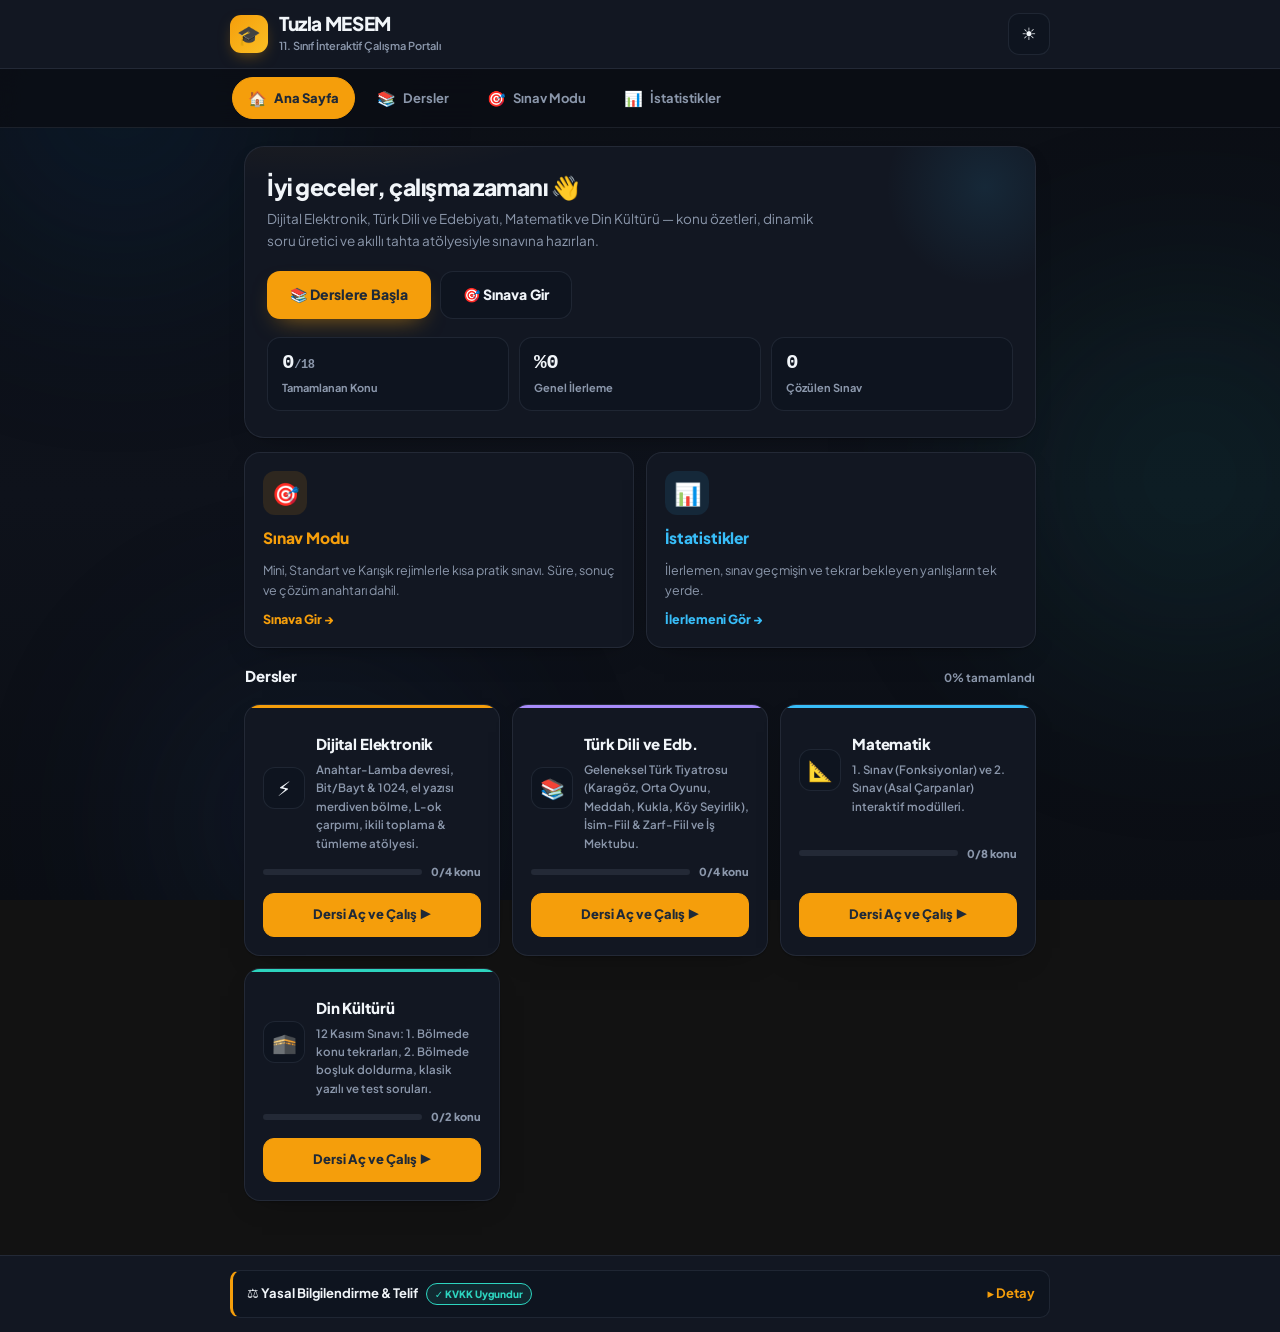
==== commit 615c3145: "A: Premium design system + Sınav Modu + İstatistik + Dersler hub + theme persistence" ====
--- a/index.html
+++ b/index.html
@@ -421,8 +421,150 @@
   .acc-ic{width:32px;height:32px;font-size:17px}
   .acc-tt{font-size:13.5px}
   .acc-meta{display:none}
-}
-</style>
+ }
+ /* ================= PREMIUM DESIGN SYSTEM v3 ================= */
+ :root{--r-lg:20px;--r-md:16px;--r-sm:12px}
+ /* --- Header / brand --- */
+ .top-hdr{padding:13px 14px}
+ .hdr-r{align-items:center}
+ .brand{display:flex;align-items:center;gap:11px;min-width:0}
+ .brand-mark{width:38px;height:38px;border-radius:11px;background:linear-gradient(135deg,var(--accent),#fbbf24);display:grid;place-items:center;font-size:19px;flex:0 0 auto;box-shadow:0 6px 16px -6px rgba(245,158,11,.55)}
+ .brand-name{font-size:17px;font-weight:800;letter-spacing:-.02em;line-height:1.1;margin:0}
+ .brand small{display:block;font-size:11px;font-weight:600;color:var(--ink2);margin-top:1px}
+ .t-btn{min-height:42px;width:42px;padding:0;display:grid;place-items:center;font-size:17px;border-radius:11px}
+ /* --- App navigation --- */
+ .appnav{background:var(--nav-bg);backdrop-filter:blur(14px);-webkit-backdrop-filter:blur(14px);border-bottom:1px solid var(--line);position:sticky;top:0;z-index:50}
+ .appnav-in{display:flex;align-items:center;gap:6px;padding:8px 2px}
+ .ntab{flex:0 0 auto;min-height:42px;padding:0 15px;border-radius:99px;border:1px solid transparent;background:transparent;color:var(--ink2);font-weight:700;font-size:13px;display:inline-flex;align-items:center;gap:7px;transition:all .15s;white-space:nowrap}
+ .ntab:hover{color:var(--ink);background:var(--soft)}
+ .ntab.active{background:var(--accent);color:var(--accent-ink);font-weight:800;border-color:var(--accent)}
+ .ntab .n-ic{font-size:15px}
+ .appnav-in .row-s{padding:0}
+ /* --- Dashboard --- */
+ .dash{display:flex;flex-direction:column;gap:14px}
+ .cmd{position:relative;overflow:hidden;background:var(--board);border:1px solid var(--line);box-shadow:var(--card-sh);border-radius:var(--r-lg);padding:26px 22px}
+ .cmd::before{content:"";position:absolute;inset:0;background:radial-gradient(520px 210px at 8% -40%,var(--accent-t),transparent 72%);pointer-events:none}
+ .cmd::after{content:"";position:absolute;right:-50px;top:-60px;width:200px;height:200px;border-radius:50%;background:radial-gradient(circle,var(--blue-t),transparent 70%);pointer-events:none}
+ .cmd-in{position:relative;z-index:1}
+ .cmd h2{font-size:23px;font-weight:800;letter-spacing:-.02em;margin-bottom:7px;line-height:1.22}
+ .cmd p{font-size:13.5px;color:var(--ink2);line-height:1.65;max-width:560px;margin-bottom:18px}
+ .cmd-actions{display:flex;flex-wrap:wrap;gap:9px;margin-bottom:18px}
+ .cmd-cta{min-height:48px;padding:0 22px;border-radius:13px;border:1px solid transparent;font-weight:800;font-size:14px;background:var(--accent);color:var(--accent-ink);box-shadow:0 10px 24px -12px rgba(245,158,11,.65);transition:transform .15s,box-shadow .15s;display:inline-flex;align-items:center;gap:8px}
+ .cmd-cta:hover{transform:translateY(-1px)}
+ .cmd-cta:active{transform:scale(.98)}
+ .cmd-cta.ghost{background:var(--soft);color:var(--ink);border-color:var(--line);box-shadow:none}
+ .cmd-stats{display:grid;grid-template-columns:repeat(3,1fr);gap:10px}
+ .cmd-stat{background:var(--soft);border:1px solid var(--line);border-radius:13px;padding:14px}
+ .cmd-stat .n{font-family:"JetBrains Mono",monospace;font-size:21px;font-weight:800;letter-spacing:-.02em;line-height:1}
+ .cmd-stat .n .u{font-size:12px;color:var(--ink2);font-weight:700}
+ .cmd-stat .l{font-size:11px;font-weight:700;color:var(--ink2);margin-top:6px}
+ /* --- Feature cards --- */
+ .feat-row{display:grid;grid-template-columns:1fr 1fr;gap:12px}
+ .feat{position:relative;overflow:hidden;background:var(--board);border:1px solid var(--line);box-shadow:var(--card-sh);border-radius:var(--r-md);padding:18px;text-align:left;transition:transform .16s,border-color .16s;display:flex;flex-direction:column;gap:9px}
+ .feat:hover{transform:translateY(-2px);border-color:var(--line-strong)}
+ .feat:active{transform:scale(.985)}
+ .feat .f-ic{width:44px;height:44px;border-radius:12px;display:grid;place-items:center;font-size:22px;margin-bottom:2px}
+ .feat h3{font-size:15.5px;font-weight:800;letter-spacing:-.01em}
+ .feat p{font-size:12.5px;color:var(--ink2);line-height:1.6;flex:1}
+ .feat .f-go{font-size:12.5px;font-weight:800;display:flex;align-items:center;gap:5px}
+ .feat.exam .f-ic{background:var(--accent-t)}
+ .feat.exam h3,.feat.exam .f-go{color:var(--orange)}
+ .feat.stat .f-ic{background:var(--blue-t)}
+ .feat.stat h3,.feat.stat .f-go{color:var(--blue)}
+ /* --- Section title --- */
+ .sec-ttl{display:flex;align-items:baseline;justify-content:space-between;gap:10px;margin:2px 1px}
+ .sec-ttl h3{font-size:15px;font-weight:800;letter-spacing:-.01em}
+ .sec-ttl .hint{font-size:11.5px;color:var(--ink2);font-weight:700;white-space:nowrap}
+ /* --- Hub (Dersler) --- */
+ .hub-intro{background:var(--board);border:1px solid var(--line);box-shadow:var(--card-sh);border-radius:var(--r-md);padding:18px;margin-bottom:14px}
+ .hub-intro h2{font-size:18px;font-weight:800;margin-bottom:5px;letter-spacing:-.01em}
+ .hub-intro p{font-size:13px;color:var(--ink2);line-height:1.65}
+ /* --- Stats --- */
+ .stat-grid{display:grid;grid-template-columns:repeat(2,1fr);gap:12px;margin-bottom:14px}
+ .stat-card{background:var(--board);border:1px solid var(--line);box-shadow:var(--card-sh);border-radius:var(--r-md);padding:16px}
+ .stat-card .sc-ic{font-size:20px;margin-bottom:9px}
+ .stat-card .sc-n{font-family:"JetBrains Mono",monospace;font-size:27px;font-weight:800;letter-spacing:-.02em;line-height:1}
+ .stat-card .sc-l{font-size:12px;font-weight:700;color:var(--ink2);margin-top:7px}
+ .stat-card .sc-sub{font-size:11px;color:var(--ink2);margin-top:3px}
+ .stat-bar-row{display:flex;align-items:center;gap:10px;margin-bottom:12px}
+ .stat-bar-row:last-child{margin-bottom:0}
+ .stat-bar-row .sb-l{flex:0 0 104px;font-size:12.5px;font-weight:700;min-width:0;overflow:hidden;text-overflow:ellipsis;white-space:nowrap}
+ .stat-bar-row .sb-bar{flex:1;height:8px;border-radius:99px;background:var(--line);overflow:hidden}
+ .stat-bar-row .sb-bar i{display:block;height:100%;border-radius:99px;transition:width .4s}
+ .stat-bar-row .sb-v{flex:0 0 42px;text-align:right;font-family:"JetBrains Mono",monospace;font-size:12px;font-weight:700}
+ /* --- Exam mode --- */
+ .exam-wrap{display:flex;flex-direction:column;gap:14px}
+ .exam-cfg{background:var(--board);border:1px solid var(--line);box-shadow:var(--card-sh);border-radius:var(--r-md);padding:18px}
+ .exam-cfg h3{font-size:15.5px;font-weight:800;margin-bottom:4px;letter-spacing:-.01em}
+ .exam-cfg>p{font-size:12.5px;color:var(--ink2);margin-bottom:15px;line-height:1.6}
+ .cfg-lbl{font-size:11.5px;font-weight:800;color:var(--ink2);margin:14px 0 8px;letter-spacing:.01em}
+ .cfg-grid{display:grid;grid-template-columns:repeat(3,1fr);gap:9px}
+ .cfg-opt{border:1px solid var(--line);background:var(--soft);border-radius:12px;padding:13px 10px;text-align:center;transition:all .15s;cursor:pointer}
+ .cfg-opt:hover{border-color:var(--line-strong)}
+ .cfg-opt.sel{border-color:var(--accent);background:var(--accent-t);box-shadow:0 0 0 1px var(--accent) inset}
+ .cfg-opt .co-n{font-size:13.5px;font-weight:800}
+ .cfg-opt .co-m{font-size:11px;color:var(--ink2);font-weight:700;margin-top:4px}
+ .cfg-opt .co-t{font-family:"JetBrains Mono",monospace;font-size:11px;font-weight:700;margin-top:6px;color:var(--ink)}
+ .cfg-subj{display:flex;flex-wrap:wrap;gap:8px}
+ .cfg-subj .cfg-opt{flex:1 0 auto;min-width:120px}
+ .exam-top{position:sticky;top:52px;z-index:20;background:var(--board);border:1px solid var(--line);box-shadow:var(--card-sh);border-radius:var(--r-md);padding:13px 15px;display:flex;align-items:center;gap:12px}
+ .exam-top .et-num{font-size:13px;font-weight:800;white-space:nowrap}
+ .exam-top .et-bar{flex:1;height:7px;border-radius:99px;background:var(--line);overflow:hidden}
+ .exam-top .et-bar i{display:block;height:100%;border-radius:99px;background:var(--teal);transition:width .3s}
+ .exam-top .et-timer{font-family:"JetBrains Mono",monospace;font-size:15px;font-weight:800;white-space:nowrap;padding:5px 11px;border-radius:9px;background:var(--soft);border:1px solid var(--line)}
+ .exam-top .et-timer.warn{color:var(--bad);border-color:var(--bad-t);background:var(--bad-t)}
+ .exam-qcard{background:var(--board);border:1px solid var(--line);box-shadow:var(--card-sh);border-radius:var(--r-md);padding:20px}
+ .exam-qcard .eq-tag{display:inline-block;font-size:11px;font-weight:800;padding:3px 10px;border-radius:99px;margin-bottom:12px}
+ .exam-qcard .eq-txt{font-size:15px;font-weight:600;line-height:1.65}
+ .exam-opts{display:flex;flex-direction:column;gap:9px}
+ .exam-opt{display:flex;align-items:center;gap:12px;width:100%;min-height:52px;padding:12px 15px;border-radius:12px;border:1px solid var(--line);background:var(--board);color:var(--ink);font-size:14px;font-weight:600;text-align:left;transition:all .14s}
+ .exam-opt:hover{border-color:var(--line-strong)}
+ .exam-opt.sel{border-color:var(--accent);background:var(--accent-t);box-shadow:0 0 0 1px var(--accent) inset}
+ .exam-opt .eo-l{width:28px;height:28px;border-radius:8px;display:grid;place-items:center;background:var(--soft);border:1px solid var(--line);font-family:"JetBrains Mono",monospace;font-size:13px;font-weight:800;flex:0 0 auto}
+ .exam-opt.sel .eo-l{background:var(--accent);color:var(--accent-ink);border-color:var(--accent)}
+ .exam-foot{display:flex;align-items:center;justify-content:space-between;gap:10px}
+ .exam-dots{display:flex;flex-wrap:wrap;gap:6px;margin-bottom:12px}
+ .exam-dot{width:34px;height:34px;border-radius:9px;border:1px solid var(--line);background:var(--soft);color:var(--ink2);font-family:"JetBrains Mono",monospace;font-size:12px;font-weight:700;transition:all .14s}
+ .exam-dot.answered{border-color:var(--teal);color:var(--teal)}
+ .exam-dot.cur{background:var(--accent);color:var(--accent-ink);border-color:var(--accent)}
+ .exam-dot.flag{position:relative}
+ .exam-dot.flag::after{content:"";position:absolute;top:-3px;right:-3px;width:9px;height:9px;border-radius:50%;background:var(--orange)}
+ /* --- Exam results --- */
+ .res-hero{position:relative;overflow:hidden;background:var(--board);border:1px solid var(--line);box-shadow:var(--card-sh);border-radius:var(--r-lg);padding:26px 22px;text-align:center}
+ .res-hero .rh-ring{width:120px;height:120px;margin:0 auto 14px;position:relative}
+ .res-hero .rh-ring svg{transform:rotate(-90deg)}
+ .res-hero .rh-pct{position:absolute;inset:0;display:grid;place-items:center;font-family:"JetBrains Mono",monospace;font-size:28px;font-weight:800}
+ .res-hero h2{font-size:19px;font-weight:800;margin-bottom:4px;letter-spacing:-.01em}
+ .res-hero p{font-size:13px;color:var(--ink2)}
+ .res-stats{display:grid;grid-template-columns:repeat(3,1fr);gap:10px;margin-bottom:14px}
+ .res-stats .rs{background:var(--board);border:1px solid var(--line);border-radius:13px;padding:14px;text-align:center}
+ .res-stats .rs .n{font-family:"JetBrains Mono",monospace;font-size:22px;font-weight:800}
+ .res-stats .rs .l{font-size:11px;font-weight:700;color:var(--ink2);margin-top:5px}
+ .res-review{display:flex;flex-direction:column;gap:10px}
+ .res-item{background:var(--board);border:1px solid var(--line);border-radius:13px;padding:15px;border-left:3px solid var(--line-strong)}
+ .res-item.ok{border-left-color:var(--teal)}
+ .res-item.no{border-left-color:var(--bad)}
+ .res-item .ri-q{font-size:13.5px;font-weight:700;margin-bottom:10px;line-height:1.55}
+ .res-item .ri-a{display:flex;flex-direction:column;gap:5px;font-size:12.5px}
+ .res-item .ri-a .a{padding:7px 11px;border-radius:9px;background:var(--soft);border:1px solid var(--line)}
+ .res-item .ri-a .a.correct{background:var(--teal-t);border-color:var(--teal);color:var(--ink);font-weight:700}
+ .res-item .ri-a .a.wrong{background:var(--bad-t);border-color:var(--bad)}
+ .res-item .ri-exp{font-size:12px;color:var(--ink2);margin-top:9px;line-height:1.6;padding-top:9px;border-top:1px dashed var(--line)}
+ @media(max-width:520px){
+   .feat-row{grid-template-columns:1fr}
+   .cmd h2{font-size:20px}
+   .cmd-stats{grid-template-columns:1fr 1fr}
+   .cmd-stat:last-child{grid-column:1/-1}
+   .cfg-grid{grid-template-columns:1fr}
+   .res-stats{grid-template-columns:1fr 1fr 1fr}
+   .stat-bar-row .sb-l{flex-basis:88px}
+   .brand-name{font-size:16px}
+ }
+ @media(max-width:380px){
+   .cmd-stats{grid-template-columns:1fr}
+   .cmd-stat:last-child{grid-column:auto}
+ }
+ </style>
 </head>
 <body>
 <div class="liquid-bg">
@@ -432,16 +574,18 @@
 </div>
 <header class="top-hdr">
   <div class="in hdr-r">
-    <div>
-      <span class="bdg">11. SINIF DERS VE SINAV PORTALI</span>
-      <h1>Tuzla MESEM İnteraktif Çalışma Rehberi</h1>
-      <p>Ders Özetleri • Dinamik Soru Üretici • Adım Adım Akıllı Tahta Atölyesi</p>
-    </div>
-    <button class="t-btn" id="thm-btn" onclick="toggleTheme()">☀️ Açık Tema</button>
+    <div class="brand">
+      <span class="brand-mark" aria-hidden="true">🎓</span>
+      <div>
+        <h1 class="brand-name">Tuzla MESEM</h1>
+        <small>11. Sınıf İnteraktif Çalışma Portalı</small>
+      </div>
+    </div>
+    <button class="t-btn" id="thm-btn" onclick="toggleTheme()" aria-label="Tema değiştir">☀️</button>
   </div>
 </header>
-<nav class="topnav">
-  <div class="in row-s" id="nav-bar"></div>
+<nav class="appnav" aria-label="Ana menü">
+  <div class="in appnav-in" id="nav-bar"></div>
 </nav>
 <div class="wrap"><main id="main-view"></main></div>
 <footer class="ftr">
@@ -465,8 +609,28 @@
   {id:'elec',t:'⚡ Dijital Elektronik',desc:'Anahtar-Lamba devresi, Bit/Bayt & 1024, el yazısı merdiven bölme, L-ok çarpımı, ikili toplama & tümleme atölyesi.',rdy:1,tone:'tone-amber'},
   {id:'lit',t:'📚 Türk Dili ve Edb.',desc:'Geleneksel Türk Tiyatrosu (Karagöz, Orta Oyunu, Meddah, Kukla, Köy Seyirlik), İsim-Fiil & Zarf-Fiil ve İş Mektubu.',rdy:1,tone:'tone-purple'},
   {id:'math',t:'📐 Matematik',desc:'1. Sınav (Fonksiyonlar) ve 2. Sınav (Asal Çarpanlar) interaktif modülleri.',rdy:1,tone:'tone-blue'},
-  {id:'din',t:'🕋 Din Kültürü',desc:'12 Kasım Sınavı: 1. Bölmede konu tekrarları, 2. Bölmede boşluk doldurma, klasik yazılı ve test soruları.',rdy:1,tone:'tone-teal'}
+   {id:'din',t:'🕋 Din Kültürü',desc:'12 Kasım Sınavı: 1. Bölmede konu tekrarları, 2. Bölmede boşluk doldurma, klasik yazılı ve test soruları.',rdy:1,tone:'tone-teal'}
 ];
+/* === ÜST SEVİYE NAVİGASYON (Premium v3) === */
+const NAV=[
+  {id:'home',t:'Ana Sayfa',ic:'🏠'},
+  {id:'dersler',t:'Dersler',ic:'📚'},
+  {id:'sinav',t:'Sınav Modu',ic:'🎯'},
+  {id:'istatistik',t:'İstatistikler',ic:'📊'}
+];
+const SUBJ_META={
+  elec:{name:'Dijital Elektronik',ic:'⚡',tone:'amber'},
+  lit:{name:'Türk Dili ve Edebiyatı',ic:'📚',tone:'purple'},
+  math:{name:'Matematik',ic:'📐',tone:'blue'},
+  din:{name:'Din Kültürü',ic:'🕋',tone:'teal'}
+};
+/* === SINAV MODU — REJİMLER === */
+const EXAM_MODES=[
+  {id:'mini',name:'Mini Sınav',q:5,min:3,desc:'Hızlı tekrar'},
+  {id:'standart',name:'Standart Sınav',q:10,min:5,desc:'Önerilen'},
+  {id:'karisik',name:'Karışık Sınav',q:15,min:5,desc:'Çoklu konu'}
+];
+let exMode='standart',exSubject='all',exRunning=false,exQs=[],exIdx=0,exAnswers={},exFlags={},exTimeLeft=0,exTimerId=null,exStartedAt=0,exDeadline=0,exTotalSec=0,exResult=null;
 let curC='home',curEx=1,curMod=1,curT=0,curT2=0,st={},wIdx=0,wStep=0,pfNum=240,pfStep=99;
 let dinMod=1,dinSubTab='blank',activeBlankId='bl-0';
 let litMod=1,litSubTab='match',activeLitSlot=0,litMatchVals=['','','','',''];
@@ -1049,10 +1213,21 @@
 ];</script>
 <!-- === ORTA NOKTA === -->
 <script>
+function updateThemeBtn(){
+  const b=document.getElementById('thm-btn');if(!b)return;
+  const isD=document.documentElement.getAttribute('data-theme')==='dark';
+  b.innerHTML=isD?'☀️':'🌙';
+  b.setAttribute('aria-label',isD?'Açık temaya geç':'Koyu temaya geç');
+}
 function toggleTheme(){
   const root=document.documentElement,isD=root.getAttribute('data-theme')==='dark';
   root.setAttribute('data-theme',isD?'light':'dark');
-  document.getElementById('thm-btn').innerHTML=isD?'🌙 Koyu Tema':'☀️ Açık Tema';
+  updateThemeBtn();
+  try{localStorage.setItem('mesem-theme',isD?'light':'dark');}catch(e){}
+}
+function initTheme(){
+  try{const t=localStorage.getItem('mesem-theme');if(t==='light'||t==='dark')document.documentElement.setAttribute('data-theme',t);}catch(e){}
+  updateThemeBtn();
 }
 function openMath(ex,mod){curC='math';curEx=ex;curMod=mod;render();window.scrollTo({top:0,behavior:'smooth'});}
 function openDin(m=1){curC='din';dinMod=m;render();window.scrollTo({top:0,behavior:'smooth'});}
@@ -1061,9 +1236,9 @@
 function setC(id){curC=id;render();window.scrollTo({top:0,behavior:'smooth'});}
 
 function render(){
-  document.getElementById('nav-bar').innerHTML=courses.map(c=>`<button class="nav-i ${curC===c.id?'active':''}" onclick="setC('${c.id}')">${c.t}</button>`).join('');
+  const activeTop=['math','elec','din','lit'].includes(curC)?'dersler':curC;
+  document.getElementById('nav-bar').innerHTML=NAV.map(c=>`<button class="ntab ${activeTop===c.id?'active':''}" onclick="setC('${c.id}')"><span class="n-ic">${c.ic}</span>${c.t}</button>`).join('');
   const m=document.getElementById('main-view');
-  
   if(curC==='din') {
     renderDin();
   }
@@ -1074,17 +1249,18 @@
     renderLit();
   }
   else if(curC==='home'){
-    const lastInfo=lastCourseInfo();
-    m.innerHTML=`<div class="hero"><h2>👋 11. Sınıf Çalışma Portalına Hoş Geldin!</h2><p><strong>Dijital Elektronik</strong>, <strong>Türk Dili ve Edebiyatı</strong>, <strong>Matematik (1. ve 2. Sınav)</strong> ve <strong>Din Kültürü</strong> interaktif modülleri, akıllı tahta simülatörleri ve yazılı sorularıyla hazır!</p>${lastInfo?`<div class="hbtns"><button class="hbtn" onclick="resumeLast()">▶ ${lastInfo.label} — Devam Et</button></div>`:`<div class="hbtns"><button class="hbtn" onclick="openElec(1)">⚡ Dijital Elektronik ▶</button><button class="hbtn alt" onclick="openLit(1)">📚 Türk Dili ve Edb. ▶</button><button class="hbtn alt" onclick="openMath(1,1)">📐 Matematik ▶</button><button class="hbtn alt" onclick="openDin(1)">🕋 Din Kültürü ▶</button></div>`}</div>
-    <div class="cgrid">${courses.slice(1).map(c=>{
-      const keys=c.id==='math'?['math1','math2']:[c.id];
-      const total=keys.reduce((a,k)=>a+courseTotal(k),0);
-      const done=keys.reduce((a,k)=>a+doneCount(k),0);
-      const pct=total?Math.round(done/total*100):0;
-      const ic=c.t.split(' ')[0];
-      return `<div class="ccard ${c.tone||''}"><div class="c-top"><span class="c-ic">${ic}</span><div><h3>${c.t.replace(ic,'').trim()}</h3><div class="c-meta">${c.desc}</div></div></div><div class="c-prog"><div class="c-prog-bar"><i style="width:${pct}%"></i></div><span>${done}/${total} konu</span></div><button class="cbtn ${c.rdy?'pri':''}" onclick="setC('${c.id}')">${c.rdy?'Dersi Aç ve Çalış ▶':'Dersi Görüntüle ▶'}</button></div>`;
-    }).join('')}</div>`;
-  } else if(curC==='math'){
+    renderHome();
+  }
+  else if(curC==='dersler'){
+    renderDersler();
+  }
+  else if(curC==='sinav'){
+    renderSinav();
+  }
+  else if(curC==='istatistik'){
+    renderIstatistik();
+  }
+  else if(curC==='math'){
     const exN=['1. Sınav: Fonksiyon & Eğim','2. Sınav: Asal Çarpanlar','2. Dönem 1. Sınav','2. Dönem 2. Sınav'];
     m.innerHTML=`<div class="exam-bar"><span class="lbl">📐 Matematik Dersi — Sınav Seçimi</span><div class="row-s">${exN.map((n,i)=>`<button class="ebtn ${curEx===i+1?'active':''}" onclick="curEx=${i+1};curMod=1;mathView=1;render()">${i<2?'📝 '+n:'🔒 '+n}</button>`).join('')}</div></div>`
     +(curEx===1||curEx===2?`<div id="m-app"></div>`
@@ -1109,6 +1285,264 @@
   return null;
 }
 function resumeLast(){const i=lastCourseInfo();if(i)i.go();}
+/* ================= PREMIUM v3: SINAV MODU + İSTATİSTİK + MİS HATALARIM ================= */
+function shuffleArr(a){a=a.slice();for(let i=a.length-1;i>0;i--){const j=Math.floor(Math.random()*(i+1));[a[i],a[j]]=[a[j],a[i]];}return a;}
+function stripNum(s){return (s||'').replace(/^\s*\d+[.)]\s*/,'');}
+function buildExamPool(){
+  const pool=[];
+  const add=(subj,arr)=>{if(Array.isArray(arr))arr.forEach(q=>{if(q&&q.q&&q.opts&&q.opts.length>=2)pool.push({subj,q:stripNum(q.q),opts:q.opts.slice(),ans:q.ans,exp:q.exp||'',lvl:q.lvl||'orta'});});};
+  add('din',typeof dinQuiz!=='undefined'?dinQuiz:[]);
+  add('lit',typeof litQuizList!=='undefined'?litQuizList:[]);
+  add('elec',typeof pdfQuizList!=='undefined'?pdfQuizList:[]);
+  add('lit',typeof litDynPool!=='undefined'?litDynPool:[]);
+  return pool;
+}
+function subjName(s){return s==='all'?'Tüm Dersler':((SUBJ_META[s]&&SUBJ_META[s].name)||s);}
+function subjTone(s){return s==='all'?'blue':((SUBJ_META[s]&&SUBJ_META[s].tone)||'blue');}
+const TONE_C={amber:'var(--orange)',purple:'var(--purple)',blue:'var(--blue)',teal:'var(--teal)'};
+function wrongList(){try{return JSON.parse(localStorage.getItem('mesem-wrong')||'[]');}catch(e){return[];}}
+function wrongCount(){return wrongList().length;}
+function examHistory(){try{return JSON.parse(localStorage.getItem('mesem-exam-history')||'[]');}catch(e){return[];}}
+function fmtTime(s){s=Math.max(0,s|0);const m=Math.floor(s/60),ss=s%60;return (m<10?'0':'')+m+':'+(ss<10?'0':'')+ss;}
+function startExam(){
+  const mode=EXAM_MODES.find(m=>m.id===exMode)||EXAM_MODES[1];
+  let pool=buildExamPool();
+  if(exSubject!=='all')pool=pool.filter(q=>q.subj===exSubject);
+  exQs=shuffleArr(pool).slice(0,mode.q);
+  if(!exQs.length){alert('Bu ders için yeterli soru bulunamadı. Lütfen başka ders seç.');return;}
+  exIdx=0;exAnswers={};exFlags={};exResult=null;
+  exStartedAt=Date.now();exTotalSec=mode.min*60;exTimeLeft=exTotalSec;exDeadline=Date.now()+exTotalSec*1000;
+  exRunning=true;
+  render();startExTimer();
+}
+function startWrongExam(){
+  const w=shuffleArr(wrongList());
+  if(!w.length)return;
+  exQs=w.slice(0,15).map(x=>({subj:x.subj,q:x.q,opts:x.opts,ans:x.ans,exp:x.exp||''}));
+  exIdx=0;exAnswers={};exFlags={};exResult=null;exMode='yanlis';
+  exStartedAt=Date.now();exTotalSec=Math.max(3,exQs.length)*60;exTimeLeft=exTotalSec;exDeadline=Date.now()+exTotalSec*1000;
+  exRunning=true;
+  render();startExTimer();
+}
+function startExTimer(){
+  stopExTimer();
+  exTimerId=setInterval(()=>{
+    exTimeLeft=Math.max(0,Math.round((exDeadline-Date.now())/1000));
+    const t=document.getElementById('ex-timer');
+    if(t){t.textContent=fmtTime(exTimeLeft);t.classList.toggle('warn',exTimeLeft<=30);}
+    if(exTimeLeft<=0)exFinish(true);
+  },250);
+}
+function stopExTimer(){if(exTimerId){clearInterval(exTimerId);exTimerId=null;}}
+function exSelect(i){exAnswers[exIdx]=i;exRender();}
+function exGoTo(i){if(!exRunning)return;if(i<0||i>=exQs.length)return;exIdx=i;exRender();}
+function exNext(){if(!exRunning)return;if(exIdx<exQs.length-1)exGoTo(exIdx+1);else exFinish(false);}
+function exPrev(){if(!exRunning)return;if(exIdx>0)exGoTo(exIdx-1);}
+function exFlag(){if(!exRunning)return;exFlags[exIdx]=!exFlags[exIdx];exRender();}
+function exExit(){stopExTimer();exRunning=false;exResult=null;setC('home');}
+function exRender(){
+  const app=document.getElementById('ex-app');if(!app)return;
+  const q=exQs[exIdx];if(!q)return;
+  const tone=TONE_C[subjTone(q.subj)]||'var(--blue)';
+  const sm=SUBJ_META[q.subj]||{ic:'❓',name:q.subj};
+  app.innerHTML=`
+    <div class="exam-top">
+      <span class="et-num">Soru ${exIdx+1} / ${exQs.length}</span>
+      <div class="et-bar"><i style="width:${Math.round((exIdx+1)/exQs.length*100)}%"></i></div>
+      <span class="et-timer" id="ex-timer">${fmtTime(exTimeLeft)}</span>
+    </div>
+    <div class="exam-dots">${exQs.map((_,i)=>`<button class="exam-dot ${i===exIdx?'cur':''} ${exAnswers[i]!==undefined?'answered':''} ${exFlags[i]?'flag':''}" onclick="exGoTo(${i})" aria-label="Soru ${i+1}">${i+1}</button>`).join('')}</div>
+    <div class="exam-qcard">
+      <span class="eq-tag" style="background:${tone}22;color:${tone}">${sm.ic} ${sm.name}</span>
+      <div class="eq-txt">${q.q}</div>
+    </div>
+    <div class="exam-opts">${q.opts.map((o,i)=>`<button class="exam-opt ${exAnswers[exIdx]===i?'sel':''}" onclick="exSelect(${i})"><span class="eo-l">${'ABCD'[i]}</span><span>${o}</span></button>`).join('')}</div>
+    <div class="exam-foot">
+      <button class="bsm" onclick="exPrev()" ${exIdx===0?'disabled style="opacity:.4"':''}>◀ Önceki</button>
+      <button class="bsm ${exFlags[exIdx]?'on':''}" onclick="exFlag()">${exFlags[exIdx]?'🚩 İşaretli':'🚩 İşaretle'}</button>
+      <button class="bsm pri" onclick="exNext()">${exIdx===exQs.length-1?'Bitir ✓':'Sonraki ▶'}</button>
+    </div>`;
+}
+function exFinish(byTime){
+  if(!exRunning)return;
+  exRunning=false;stopExTimer();
+  let correct=0;
+  const review=exQs.map((q,i)=>{const ua=exAnswers[i];const ok=ua===q.ans;if(ok)correct++;return {q,ua,ok};});
+  const pct=exQs.length?Math.round(correct/exQs.length*100):0;
+  const timeUsed=exTotalSec-exTimeLeft;
+  exResult={mode:exMode,subj:exSubject,correct,total:exQs.length,pct,time:timeUsed,ts:Date.now(),byTime:!!byTime};
+  try{
+    const h=examHistory();h.unshift(exResult);if(h.length>100)h.length=100;
+    localStorage.setItem('mesem-exam-history',JSON.stringify(h));
+    const w=wrongList();
+    review.forEach(r=>{if(!r.ok&&!w.find(x=>x.q===r.q.q))w.push({q:r.q.q,subj:r.q.subj,opts:r.q.opts,ans:r.q.ans,exp:r.q.exp,ts:Date.now()});});
+    localStorage.setItem('mesem-wrong',JSON.stringify(w));
+  }catch(e){}
+  curC='sinav';render();
+}
+function exRetry(){startExam();}
+function renderExResults(m){
+  const r=exResult;if(!r){renderSinavCfg(m);return;}
+  const mode=EXAM_MODES.find(x=>x.id===r.mode);
+  const modeName=r.mode==='yanlis'?'Yanlışlarım Tekrarı':(mode?mode.name:'Sınav');
+  const circ=2*Math.PI*52,off=circ*(1-r.pct/100);
+  const col=r.pct>=70?'var(--teal)':r.pct>=40?'var(--orange)':'var(--bad)';
+  const msg=r.pct>=70?'Harika iş! Konuları iyi biliyorsun.':r.pct>=40?'İyi gidiyorsun, tekrar ile güçlenirsin.':'Bu konuları tekrar çalışmak iyi olacak.';
+  m.innerHTML=`<div class="exam-wrap">
+    <div class="sub-hdr"><button class="bsm" onclick="setC('home')">🏠</button><span>📊 Sınav Sonucu</span></div>
+    <div class="res-hero">
+      <div class="rh-ring">
+        <svg width="120" height="120" viewBox="0 0 120 120" aria-hidden="true"><circle cx="60" cy="60" r="52" fill="none" stroke="var(--line)" stroke-width="10"/><circle cx="60" cy="60" r="52" fill="none" stroke="${col}" stroke-width="10" stroke-linecap="round" stroke-dasharray="${circ.toFixed(1)}" stroke-dashoffset="${off.toFixed(1)}"/></svg>
+        <div class="rh-pct" style="color:${col}">%${r.pct}</div>
+      </div>
+      <h2>${msg}</h2>
+      <p>${modeName} • ${subjName(r.subj)}${r.byTime?' • Süre doldu':''}</p>
+    </div>
+    <div class="res-stats">
+      <div class="rs"><div class="n" style="color:var(--teal)">${r.correct}</div><div class="l">Doğru</div></div>
+      <div class="rs"><div class="n" style="color:var(--bad)">${r.total-r.correct}</div><div class="l">Yanlış</div></div>
+      <div class="rs"><div class="n">${fmtTime(r.time)}</div><div class="l">Süre</div></div>
+    </div>
+    <div class="cmd-actions">
+      <button class="cmd-cta" onclick="exRetry()">↻ Tekrar Dene</button>
+      <button class="cmd-cta ghost" onclick="setC('istatistik')">📊 İstatistikler</button>
+      <button class="cmd-cta ghost" onclick="setC('home')">🏠 Ana Sayfa</button>
+    </div>
+    <div class="sec-ttl"><h3>Çözüm Anahtarı</h3><span class="hint">${r.total} soru</span></div>
+    <div class="res-review">${exQs.map((q,i)=>{
+      const ua=exAnswers[i];const ok=ua===q.ans;
+      return `<div class="res-item ${ok?'ok':'no'}">
+        <div class="ri-q">${i+1}. ${q.q}</div>
+        <div class="ri-a">
+          ${ua!==undefined?`<span class="a ${ok?'correct':'wrong'}">Senin cevabın: ${'ABCD'[ua]}) ${q.opts[ua]}</span>`:'<span class="a wrong">Cevap verilmedi</span>'}
+          ${!ok?`<span class="a correct">Doğru cevap: ${'ABCD'[q.ans]}) ${q.opts[q.ans]}</span>`:''}
+        </div>
+        ${q.exp?`<div class="ri-exp">💡 ${q.exp}</div>`:''}
+      </div>`;
+    }).join('')}</div>
+  </div>`;
+}
+function renderSinavCfg(m){
+  const mode=EXAM_MODES.find(x=>x.id===exMode)||EXAM_MODES[1];
+  const wc=wrongCount();
+  m.innerHTML=`<div class="exam-wrap">
+    <div class="sub-hdr"><button class="bsm" onclick="setC('home')">🏠</button><span>🎯 Sınav Modu</span></div>
+    <div class="exam-cfg">
+      <h3>Günlük Pratik Sınavı</h3>
+      <p>Konu tekrarı için kısa ve pratik. Süre bitince sınav otomatik biter; sonuç ve çözüm anahtarı anında görünür.</p>
+      <div class="cfg-lbl">Sınav Rejimi</div>
+      <div class="cfg-grid">${EXAM_MODES.map(x=>`<button class="cfg-opt ${exMode===x.id?'sel':''}" onclick="exMode='${x.id}';render()"><div class="co-n">${x.name}</div><div class="co-m">${x.q} soru • ${x.desc}</div><div class="co-t">${x.min} dk</div></button>`).join('')}</div>
+      <div class="cfg-lbl">Ders Seçimi</div>
+      <div class="cfg-subj">${['all','elec','lit','math','din'].map(s=>`<button class="cfg-opt ${exSubject===s?'sel':''}" onclick="exSubject='${s}';render()"><div class="co-n">${s==='all'?'🎲 Tüm Dersler':SUBJ_META[s].ic+' '+SUBJ_META[s].name}</div></button>`).join('')}</div>
+      <div style="margin-top:18px"><button class="cmd-cta" style="width:100%;justify-content:center" onclick="startExam()">▶ Sınavı Başlat — ${mode.q} soru, ${mode.min} dk</button></div>
+    </div>
+    ${wc?`<div class="exam-cfg"><h3>🚩 Yanlışlarım</h3><p>${wc} soru tekrar bekliyor. Zayıf konularını hedefe alarak tekrar edebilirsin.</p><button class="cmd-cta" style="width:100%;justify-content:center" onclick="startWrongExam()">Yanlışları Tekrar Et ▶</button></div>`:''}
+  </div>`;
+}
+function renderSinav(){
+  const m=document.getElementById('main-view');
+  if(exRunning){
+    m.innerHTML=`<div class="exam-wrap"><div class="sub-hdr"><button class="bsm" onclick="exExit()">✕ Çık</button><span>🎯 Sınav Modu — ${subjName(exSubject)}</span></div><div id="ex-app"></div></div>`;
+    exRender();
+    return;
+  }
+  if(exResult){renderExResults(m);return;}
+  renderSinavCfg(m);
+}
+function renderDersler(){
+  const m=document.getElementById('main-view');
+  m.innerHTML=`<div class="dash">
+    <div class="hub-intro">
+      <h2>📚 Dersler</h2>
+      <p>Her ders konu özetleri, dinamik soru üretici ve akıllı tahta atölyesi içerir. İlerlemeni ders kartlarından takip edebilirsin.</p>
+    </div>
+    <div class="cgrid">${courses.slice(1).map(c=>{
+      const keys=c.id==='math'?['math1','math2']:[c.id];
+      const total=keys.reduce((a,k)=>a+courseTotal(k),0);
+      const done=keys.reduce((a,k)=>a+doneCount(k),0);
+      const pct=total?Math.round(done/total*100):0;
+      const ic=c.t.split(' ')[0];
+      return `<div class="ccard ${c.tone||''}"><div class="c-top"><span class="c-ic">${ic}</span><div><h3>${c.t.replace(ic,'').trim()}</h3><div class="c-meta">${c.desc}</div></div></div><div class="c-prog"><div class="c-prog-bar"><i style="width:${pct}%"></i></div><span>${done}/${total} konu</span></div><button class="cbtn ${c.rdy?'pri':''}" onclick="setC('${c.id}')">Dersi Aç ve Çalış ▶</button></div>`;
+    }).join('')}</div>
+  </div>`;
+}
+function renderIstatistik(){
+  const m=document.getElementById('main-view');
+  const keys=['math1','math2','elec','din','lit'];
+  const total=keys.reduce((a,k)=>a+courseTotal(k),0);
+  const done=keys.reduce((a,k)=>a+doneCount(k),0);
+  const pct=total?Math.round(done/total*100):0;
+  const hist=examHistory();
+  const exams=hist.length;
+  const avgPct=exams?Math.round(hist.reduce((a,x)=>a+x.pct,0)/exams):0;
+  const wCount=wrongCount();
+  const subjKeys=[['Matematik',['math1','math2'],'var(--blue)'],['Dij. Elektronik',['elec'],'var(--orange)'],['Din Kültürü',['din'],'var(--teal)'],['Türk Dili',['lit'],'var(--purple)']];
+  const bars=subjKeys.map(([name,ks,col])=>{
+    const t=ks.reduce((a,k)=>a+courseTotal(k),0);
+    const d=ks.reduce((a,k)=>a+doneCount(k),0);
+    const p=t?Math.round(d/t*100):0;
+    return `<div class="stat-bar-row"><span class="sb-l">${name}</span><div class="sb-bar"><i style="width:${p}%;background:${col}"></i></div><span class="sb-v">%${p}</span></div>`;
+  }).join('');
+  const histHtml=hist.length?hist.slice(0,8).map(x=>{
+    const mode=EXAM_MODES.find(mm=>mm.id===x.mode);
+    const col=x.pct>=70?'var(--teal)':x.pct>=40?'var(--orange)':'var(--bad)';
+    const d=new Date(x.ts).toLocaleDateString('tr-TR',{day:'2-digit',month:'short'});
+    return `<div class="stat-bar-row"><span class="sb-l">${(mode?mode.name.replace(' Sınav',''):'Sınav')} · ${d}</span><div class="sb-bar"><i style="width:${x.pct}%;background:${col}"></i></div><span class="sb-v">%${x.pct}</span></div>`;
+  }).join(''):'<p style="font-size:12.5px;color:var(--ink2);line-height:1.6">Henüz sınav tamamlanmadı. Sınav Modu\'ndan ilk sınavını çöz, burada geçmişin görünsün.</p>';
+  m.innerHTML=`<div class="dash">
+    <div class="sub-hdr"><button class="bsm" onclick="setC('home')">🏠</button><span>📊 İstatistikler</span></div>
+    <div class="stat-grid">
+      <div class="stat-card"><div class="sc-ic">✅</div><div class="sc-n">${done}<span style="font-size:15px;color:var(--ink2)">/${total}</span></div><div class="sc-l">Tamamlanan Konu</div><div class="sc-sub">%${pct} genel ilerleme</div></div>
+      <div class="stat-card"><div class="sc-ic">🎯</div><div class="sc-n">${exams}</div><div class="sc-l">Çözülen Sınav</div><div class="sc-sub">Ortalama %${avgPct}</div></div>
+      <div class="stat-card"><div class="sc-ic">🚩</div><div class="sc-n">${wCount}</div><div class="sc-l">Tekrar Bekleyen Soru</div><div class="sc-sub">Yanlışlarım</div></div>
+      <div class="stat-card"><div class="sc-ic">📈</div><div class="sc-n">%${avgPct}</div><div class="sc-l">Sınav Ortalaması</div><div class="sc-sub">Tüm sınavlar</div></div>
+    </div>
+    <div class="exam-cfg"><h3>Ders İlerlemesi</h3>${bars}</div>
+    <div class="exam-cfg"><h3>Sınav Geçmişi</h3>${histHtml}</div>
+    ${wCount?`<div class="exam-cfg"><h3>🚩 Yanlışlarım</h3><p>${wCount} soruyu tekrar ederek zayıf konularını güçlendirebilirsin.</p><button class="cmd-cta" style="width:100%;justify-content:center" onclick="startWrongExam()">Yanlışları Tekrar Et ▶</button></div>`:''}
+  </div>`;
+}
+function renderHome(){
+  const m=document.getElementById('main-view');
+  const lastInfo=lastCourseInfo();
+  const keys=['math1','math2','elec','din','lit'];
+  const total=keys.reduce((a,k)=>a+courseTotal(k),0);
+  const done=keys.reduce((a,k)=>a+doneCount(k),0);
+  const pct=total?Math.round(done/total*100):0;
+  const hist=examHistory();
+  const exams=hist.length;
+  const wc=wrongCount();
+  const h= new Date().getHours();
+  const greet=h<6?'İyi geceler':h<12?'Günaydın':h<18?'İyi günler':'İyi akşamlar';
+  m.innerHTML=`<div class="dash">
+    <div class="cmd"><div class="cmd-in">
+      <h2>${greet}, çalışma zamanı 👋</h2>
+      <p>Dijital Elektronik, Türk Dili ve Edebiyatı, Matematik ve Din Kültürü — konu özetleri, dinamik soru üretici ve akıllı tahta atölyesiyle sınavına hazırlan.</p>
+      <div class="cmd-actions">
+        ${lastInfo?`<button class="cmd-cta" onclick="resumeLast()">▶ ${lastInfo.label} — Devam Et</button>`:`<button class="cmd-cta" onclick="setC('dersler')">📚 Derslere Başla</button>`}
+        <button class="cmd-cta ghost" onclick="setC('sinav')">🎯 Sınava Gir</button>
+      </div>
+      <div class="cmd-stats">
+        <div class="cmd-stat"><div class="n">${done}<span class="u">/${total}</span></div><div class="l">Tamamlanan Konu</div></div>
+        <div class="cmd-stat"><div class="n">%${pct}</div><div class="l">Genel İlerleme</div></div>
+        <div class="cmd-stat"><div class="n">${exams}</div><div class="l">Çözülen Sınav</div></div>
+      </div>
+    </div></div>
+    <div class="feat-row">
+      <button class="feat exam" onclick="setC('sinav')"><span class="f-ic">🎯</span><h3>Sınav Modu</h3><p>Mini, Standart ve Karışık rejimlerle kısa pratik sınavı. Süre, sonuç ve çözüm anahtarı dahil.</p><span class="f-go">Sınava Gir →</span></button>
+      <button class="feat stat" onclick="setC('istatistik')"><span class="f-ic">📊</span><h3>İstatistikler</h3><p>İlerlemen, sınav geçmişin ve tekrar bekleyen yanlışların tek yerde.</p><span class="f-go">İlerlemeni Gör →</span></button>
+    </div>
+    <div class="sec-ttl"><h3>Dersler</h3><span class="hint">${wc?wc+' soru tekrar bekliyor':pct+'% tamamlandı'}</span></div>
+    <div class="cgrid">${courses.slice(1).map(c=>{
+      const k2=c.id==='math'?['math1','math2']:[c.id];
+      const t2=k2.reduce((a,k)=>a+courseTotal(k),0);
+      const d2=k2.reduce((a,k)=>a+doneCount(k),0);
+      const p2=t2?Math.round(d2/t2*100):0;
+      const ic=c.t.split(' ')[0];
+      return `<div class="ccard ${c.tone||''}"><div class="c-top"><span class="c-ic">${ic}</span><div><h3>${c.t.replace(ic,'').trim()}</h3><div class="c-meta">${c.desc}</div></div></div><div class="c-prog"><div class="c-prog-bar"><i style="width:${p2}%"></i></div><span>${d2}/${t2} konu</span></div><button class="cbtn ${c.rdy?'pri':''}" onclick="setC('${c.id}')">Dersi Aç ve Çalış ▶</button></div>`;
+    }).join('')}</div>
+  </div>`;
+}
 /* --- Matematik: Sınav + Modül accordion --- */
 function renderMathAcc(key){
   const app=document.getElementById('m-app');if(!app)return;
@@ -2796,7 +3230,7 @@
   if(oIdx === item.ans){ btn.classList.add('ok'); fb.className = 'fb ok'; fb.innerHTML = '🎉 Doğru! ' + item.exp; }
   else { btn.classList.add('err'); document.getElementById(`lq-${qIdx}-${item.ans}`).classList.add('ok'); fb.className = 'fb err'; fb.innerHTML = '❌ Yanlış. ' + item.exp; }
 }
-window.onload=()=>{loadState();setupBackToTop();render();};
+window.onload=()=>{initTheme();loadState();setupBackToTop();render();};
 </script>
 </body>
 </html>
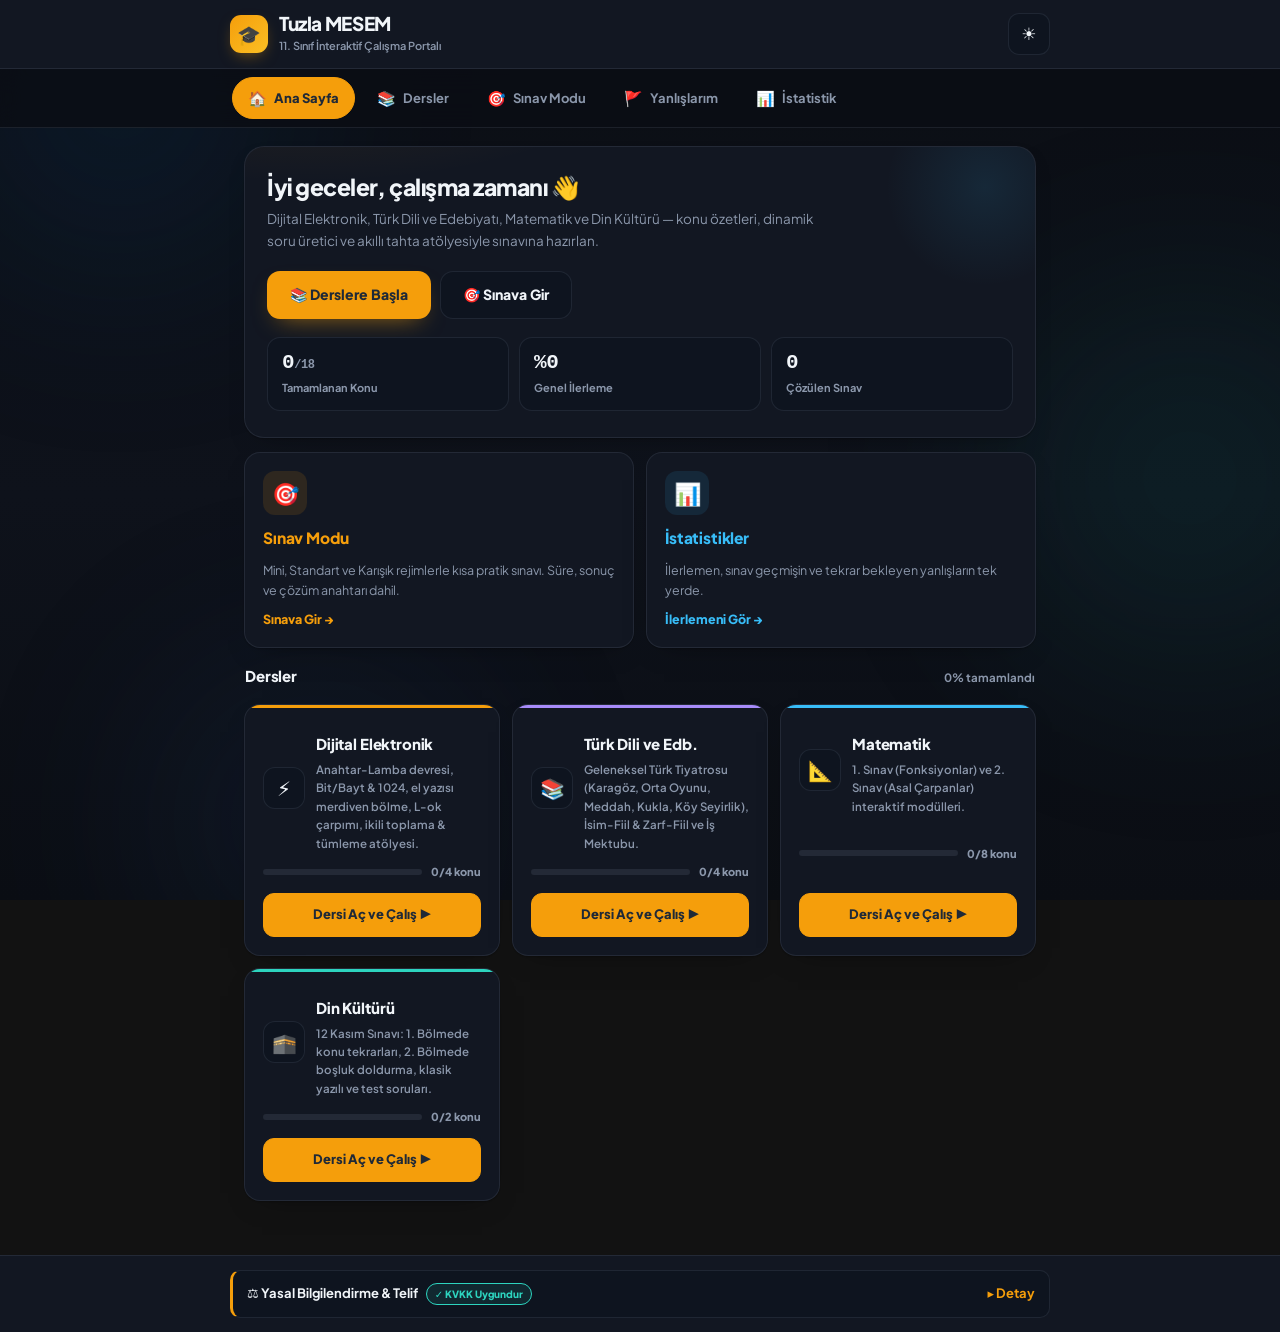
==== commit 8dec9af7: "B: Yanlışlarım — adaptive learning: rule-based recommendations, weak topics, trend, wrong-answer his" ====
--- a/index.html
+++ b/index.html
@@ -560,11 +560,77 @@
    .stat-bar-row .sb-l{flex-basis:88px}
    .brand-name{font-size:16px}
  }
- @media(max-width:380px){
-   .cmd-stats{grid-template-columns:1fr}
-   .cmd-stat:last-child{grid-column:auto}
- }
- </style>
+  @media(max-width:380px){
+    .cmd-stats{grid-template-columns:1fr}
+    .cmd-stat:last-child{grid-column:auto}
+  }
+
+  /* ===== YANLIŞLARIM (Mis Hatalarım) — Adaptive Learning ===== */
+  .assist-panel{
+    position:relative;overflow:hidden;border-radius:18px;padding:20px 20px 18px;margin-bottom:18px;
+    background:linear-gradient(135deg,var(--ac) 0%,transparent 62%),var(--board);
+    border:1px solid color-mix(in srgb,var(--ac) 32%,var(--line));
+    box-shadow:var(--card-sh);
+  }
+  .assist-panel::after{
+    content:'';position:absolute;right:-30px;top:-30px;width:130px;height:130px;border-radius:50%;
+    background:radial-gradient(circle,color-mix(in srgb,var(--ac) 26%,transparent),transparent 70%);
+    pointer-events:none;
+  }
+  .ap-head{display:flex;align-items:center;gap:9px;margin-bottom:12px;position:relative;z-index:1}
+  .ap-ic{width:34px;height:34px;display:grid;place-items:center;font-size:18px;border-radius:10px;background:color-mix(in srgb,var(--ac) 18%,transparent);border:1px solid color-mix(in srgb,var(--ac) 34%,transparent)}
+  .ap-lbl{font-size:11px;font-weight:800;letter-spacing:.14em;text-transform:uppercase;color:var(--ac)}
+  .ap-title{font-size:18px;font-weight:800;line-height:1.35;color:var(--ink);margin-bottom:6px;position:relative;z-index:1}
+  .ap-sub{font-size:13px;color:var(--ink2);line-height:1.55;margin-bottom:15px;position:relative;z-index:1}
+  .ap-actions{display:flex;gap:10px;position:relative;z-index:1}
+
+  .wt-row{display:flex;align-items:center;gap:12px;padding:11px 0;border-bottom:1px solid var(--line)}
+  .wt-row:last-child{border-bottom:none}
+  .wt-ic{font-size:20px;flex-shrink:0}
+  .wt-mid{flex:1;min-width:0}
+  .wt-name{font-size:13.5px;font-weight:700;color:var(--ink);white-space:nowrap;overflow:hidden;text-overflow:ellipsis}
+  .wt-sub{font-size:11.5px;color:var(--ink2);margin-top:2px}
+  .wt-lvl{font-size:10px;font-weight:700;color:var(--ink2);background:var(--soft);border:1px solid var(--line);padding:3px 8px;border-radius:20px;white-space:nowrap}
+
+  .trend-row{display:flex;align-items:center;gap:18px;padding:6px 0}
+  .tr-bars{display:flex;gap:16px;align-items:flex-end;flex:1}
+  .tr-b{display:flex;flex-direction:column;align-items:center;gap:5px;flex:1;max-width:120px}
+  .tr-b i{width:100%;max-width:56px;border-radius:8px 8px 3px 3px;background:var(--soft);border:1px solid var(--line);min-height:10px;transition:height .5s ease}
+  .tr-b.now i{background:var(--teal);border-color:transparent}
+  .tr-b span{font-size:13px;font-weight:800;color:var(--ink)}
+  .tr-b em{font-size:10.5px;color:var(--ink2);font-style:normal}
+  .tr-delta{font-size:13px;font-weight:800;padding:7px 12px;border-radius:12px;white-space:nowrap}
+  .tr-delta.up{color:var(--teal);background:var(--teal-t)}
+  .tr-delta.down{color:var(--bad);background:var(--bad-t)}
+
+  .wg-group{margin-bottom:14px}
+  .wg-head{display:flex;align-items:center;justify-content:space-between;font-size:13px;font-weight:800;color:var(--ink);padding:8px 0 10px}
+  .wg-c{font-size:11px;font-weight:800;color:var(--ink2);background:var(--soft);border:1px solid var(--line);padding:2px 9px;border-radius:20px}
+  .wg-item{border:1px solid var(--line);border-radius:12px;margin-bottom:8px;overflow:hidden;background:var(--soft)}
+  .wg-item summary{list-style:none;cursor:pointer;display:flex;align-items:center;gap:10px;padding:11px 13px;font-size:12.5px;color:var(--ink);line-height:1.45}
+  .wg-item summary::-webkit-details-marker{display:none}
+  .wg-q{flex:1}
+  .wg-arrow{color:var(--ink2);flex-shrink:0;transition:transform .2s}
+  .wg-item[open] .wg-arrow{transform:rotate(180deg)}
+  .wg-a{padding:0 13px 13px;border-top:1px dashed var(--line)}
+  .wg-correct{font-size:12.5px;font-weight:700;color:var(--teal);margin-top:11px}
+  .wg-exp{font-size:12px;color:var(--ink2);margin-top:8px;line-height:1.6}
+  .wg-topic{font-size:10.5px;color:var(--ink2);margin-top:10px;padding-top:9px;border-top:1px dashed var(--line);text-transform:capitalize}
+
+  .empty-state{text-align:center;padding:38px 20px}
+  .es-ic{font-size:44px;margin-bottom:12px}
+  .empty-state h3{font-size:17px;font-weight:800;color:var(--ink);margin-bottom:8px}
+  .empty-state p{font-size:13px;color:var(--ink2);line-height:1.6;margin-bottom:18px}
+  .empty-note{font-size:12.5px;color:var(--ink2);line-height:1.6;padding:6px 0}
+
+  @media(max-width:520px){
+    .ap-title{font-size:16px}
+    .trend-row{flex-direction:column;align-items:stretch}
+    .tr-bars{justify-content:center}
+    .tr-delta{align-self:center}
+    .wt-lvl{display:none}
+  }
+  </style>
 </head>
 <body>
 <div class="liquid-bg">
@@ -616,7 +682,8 @@
   {id:'home',t:'Ana Sayfa',ic:'🏠'},
   {id:'dersler',t:'Dersler',ic:'📚'},
   {id:'sinav',t:'Sınav Modu',ic:'🎯'},
-  {id:'istatistik',t:'İstatistikler',ic:'📊'}
+  {id:'yanlis',t:'Yanlışlarım',ic:'🚩'},
+  {id:'istatistik',t:'İstatistik',ic:'📊'}
 ];
 const SUBJ_META={
   elec:{name:'Dijital Elektronik',ic:'⚡',tone:'amber'},
@@ -1257,6 +1324,9 @@
   else if(curC==='sinav'){
     renderSinav();
   }
+  else if(curC==='yanlis'){
+    renderYanlislarim();
+  }
   else if(curC==='istatistik'){
     renderIstatistik();
   }
@@ -1290,11 +1360,11 @@
 function stripNum(s){return (s||'').replace(/^\s*\d+[.)]\s*/,'');}
 function buildExamPool(){
   const pool=[];
-  const add=(subj,arr)=>{if(Array.isArray(arr))arr.forEach(q=>{if(q&&q.q&&q.opts&&q.opts.length>=2)pool.push({subj,q:stripNum(q.q),opts:q.opts.slice(),ans:q.ans,exp:q.exp||'',lvl:q.lvl||'orta'});});};
-  add('din',typeof dinQuiz!=='undefined'?dinQuiz:[]);
-  add('lit',typeof litQuizList!=='undefined'?litQuizList:[]);
-  add('elec',typeof pdfQuizList!=='undefined'?pdfQuizList:[]);
-  add('lit',typeof litDynPool!=='undefined'?litDynPool:[]);
+  const add=(subj,arr,topics)=>{if(Array.isArray(arr))arr.forEach((q,i)=>{if(q&&q.q&&q.opts&&q.opts.length>=2)pool.push({subj,q:stripNum(q.q),opts:q.opts.slice(),ans:q.ans,exp:q.exp||'',lvl:q.lvl||'orta',topic:(topics&&topics[i])||'Genel'});});};
+  add('din',typeof dinQuiz!=='undefined'?dinQuiz:[],["İnsan ve Din","İnsan ve Din","Allah'ın Sıfatları","Allah'ın Sıfatları","Allah'ın Sıfatları","Kur'an ve Sureler"]);
+  add('lit',typeof litQuizList!=='undefined'?litQuizList:[],["Geleneksel Türk Tiyatrosu","Geleneksel Türk Tiyatrosu","Geleneksel Türk Tiyatrosu","Geleneksel Türk Tiyatrosu","Fiilimsi"]);
+  add('elec',typeof pdfQuizList!=='undefined'?pdfQuizList:[],["Sayı Sistemleri","Sayı Sistemleri","Sayı Sistemleri","Sayı Sistemleri","Sayı Sistemleri"]);
+  add('lit',typeof litDynPool!=='undefined'?litDynPool:[],["Geleneksel Türk Tiyatrosu","Geleneksel Türk Tiyatrosu","Geleneksel Türk Tiyatrosu","Geleneksel Türk Tiyatrosu","Geleneksel Türk Tiyatrosu","Geleneksel Türk Tiyatrosu","Geleneksel Türk Tiyatrosu","Geleneksel Türk Tiyatrosu","Geleneksel Türk Tiyatrosu","Fiilimsi","İş Mektubu","İş Mektubu","Geleneksel Türk Tiyatrosu","Geleneksel Türk Tiyatrosu","Geleneksel Türk Tiyatrosu","Geleneksel Türk Tiyatrosu","Geleneksel Türk Tiyatrosu","Geleneksel Türk Tiyatrosu"]);
   return pool;
 }
 function subjName(s){return s==='all'?'Tüm Dersler':((SUBJ_META[s]&&SUBJ_META[s].name)||s);}
@@ -1304,6 +1374,61 @@
 function wrongCount(){return wrongList().length;}
 function examHistory(){try{return JSON.parse(localStorage.getItem('mesem-exam-history')||'[]');}catch(e){return[];}}
 function fmtTime(s){s=Math.max(0,s|0);const m=Math.floor(s/60),ss=s%60;return (m<10?'0':'')+m+':'+(ss<10?'0':'')+ss;}
+/* === MİS HATALARIM — ANALİZ + ÖNERİ MOTORU (rule-based, dış API yok) === */
+function topicGroups(){
+  const w=wrongList(),g={};
+  w.forEach(x=>{
+    const key=x.subj+'|'+(x.topic||'Genel');
+    if(!g[key])g[key]={subj:x.subj,topic:x.topic||'Genel',count:0,lvls:[]};
+    g[key].count++;if(x.lvl)g[key].lvls.push(x.lvl);
+  });
+  return Object.values(g).sort((a,b)=>b.count-a.count);
+}
+function subjExamPct(){
+  const h=examHistory(),acc={};
+  h.forEach(x=>{if(x.subj&&x.subj!=='all'){if(!acc[x.subj])acc[x.subj]={s:0,n:0};acc[x.subj].s+=x.pct;acc[x.subj].n++;}});
+  const out={};Object.keys(acc).forEach(k=>out[k]=Math.round(acc[k].s/acc[k].n));return out;
+}
+function improvementTrend(){
+  const h=examHistory();if(h.length<2)return null;
+  const last=h[0].pct,prev=h.slice(1,4);
+  const prevAvg=prev.length?Math.round(prev.reduce((a,x)=>a+x.pct,0)/prev.length):last;
+  return {last,prevAvg,delta:last-prevAvg};
+}
+let _recs=[];
+function getRecommendations(){
+  const groups=topicGroups(),recs=[],weak=groups.filter(g=>g.count>=2);
+  const sp=subjExamPct();
+  weak.slice(0,3).forEach(g=>{
+    recs.push({icon:'📖',tone:subjTone(g.subj),title:'“'+g.topic+'” konusunu tekrar et',sub:((SUBJ_META[g.subj]||{}).name||g.subj)+' • '+g.count+' yanlış',action:'review',subj:g.subj,topic:g.topic});
+  });
+  const easyWrong=wrongList().filter(x=>x.lvl==='kolay').length;
+  if(easyWrong>=2){
+    const eg=groups.find(g=>g.lvls.filter(l=>l==='kolay').length>=2);
+    recs.push({icon:'🧱',tone:eg?subjTone(eg.subj):'blue',title:'Temel konulara dön',sub:easyWrong+' kolay soruda hata var'+(eg?' — '+eg.topic:'')+' konusunu gözden geçir',action:'review',subj:eg?eg.subj:'all',topic:eg?eg.topic:''});
+  }
+  Object.keys(sp).forEach(k=>{
+    if(sp[k]<60)recs.push({icon:'🎯',tone:subjTone(k),title:((SUBJ_META[k]||{}).name||k)+' için kısa sınav çöz',sub:'Ortalaman %'+sp[k]+' — mini sınavla kendini test et',action:'exam',subj:k});
+  });
+  const tr=improvementTrend();
+  if(tr&&tr.delta>10)recs.push({icon:'📈',tone:'teal',title:'İlerliyorsun, zorlaş',sub:'Son sınavın %'+tr.last+' (önceki ortalama %'+tr.prevAvg+') — orta ve zor sorulara geç',action:'exam',subj:'all'});
+  if(!wrongList().length)recs.push({icon:'🌱',tone:'teal',title:'Henüz yanlışın yok',sub:'Bir mini sınav çöz; yanlışların burada toplansın, sana özel öneriler üretelim',action:'exam',subj:'all'});
+  return recs.slice(0,4);
+}
+function doRecommendation(i){
+  const rec=_recs[i];if(!rec)return;
+  if(rec.action==='exam'){exSubject=rec.subj||'all';exMode='mini';setC('sinav');}
+  else{const map={math:'math',elec:'elec',din:'din',lit:'lit'};setC(map[rec.subj]||'dersler');}
+}
+function practiceTopic(subj,topic){
+  let pool=buildExamPool().filter(q=>q.subj===subj&&q.topic===topic);
+  if(pool.length<3)pool=buildExamPool().filter(q=>q.subj===subj);
+  if(!pool.length)return;
+  exQs=shuffleArr(pool).slice(0,Math.min(5,pool.length));
+  exIdx=0;exAnswers={};exFlags={};exResult=null;exMode='yanlis';exSubject=subj;
+  exStartedAt=Date.now();exTotalSec=Math.max(3,exQs.length)*60;exTimeLeft=exTotalSec;exDeadline=Date.now()+exTotalSec*1000;
+  exRunning=true;render();startExTimer();
+}
 function startExam(){
   const mode=EXAM_MODES.find(m=>m.id===exMode)||EXAM_MODES[1];
   let pool=buildExamPool();
@@ -1375,7 +1500,7 @@
     const h=examHistory();h.unshift(exResult);if(h.length>100)h.length=100;
     localStorage.setItem('mesem-exam-history',JSON.stringify(h));
     const w=wrongList();
-    review.forEach(r=>{if(!r.ok&&!w.find(x=>x.q===r.q.q))w.push({q:r.q.q,subj:r.q.subj,opts:r.q.opts,ans:r.q.ans,exp:r.q.exp,ts:Date.now()});});
+    review.forEach(r=>{if(!r.ok&&!w.find(x=>x.q===r.q.q))w.push({q:r.q.q,subj:r.q.subj,opts:r.q.opts,ans:r.q.ans,exp:r.q.exp,topic:r.q.topic||'Genel',lvl:r.q.lvl||'orta',ts:Date.now()});});
     localStorage.setItem('mesem-wrong',JSON.stringify(w));
   }catch(e){}
   curC='sinav';render();
@@ -1500,6 +1625,72 @@
     <div class="exam-cfg"><h3>Ders İlerlemesi</h3>${bars}</div>
     <div class="exam-cfg"><h3>Sınav Geçmişi</h3>${histHtml}</div>
     ${wCount?`<div class="exam-cfg"><h3>🚩 Yanlışlarım</h3><p>${wCount} soruyu tekrar ederek zayıf konularını güçlendirebilirsin.</p><button class="cmd-cta" style="width:100%;justify-content:center" onclick="startWrongExam()">Yanlışları Tekrar Et ▶</button></div>`:''}
+  </div>`;
+}
+function renderYanlislarim(){
+  const m=document.getElementById('main-view');
+  const wrongs=wrongList();
+  const groups=topicGroups();
+  _recs=getRecommendations();
+  const top=_recs[0];
+  const topHtml=top?`
+    <div class="assist-panel" style="--ac:${TONE_C[top.tone]||'var(--blue)'}">
+      <div class="ap-head"><span class="ap-ic">${top.icon}</span><span class="ap-lbl">Öğrenme Asistanı</span></div>
+      <div class="ap-title">${top.title}</div>
+      <div class="ap-sub">${top.sub}</div>
+      <div class="ap-actions">
+        <button class="cmd-cta" style="flex:1" onclick="doRecommendation(0)">${top.action==='exam'?'Sınava Başla ▶':'Konuya Git ▶'}</button>
+      </div>
+    </div>`:'';
+  const weakHtml=groups.length?groups.map(g=>{
+    const t=SUBJ_META[g.subj]||{ic:'📌',name:g.subj,tone:'blue'};
+    const lvlSet=[...new Set(g.lvls)];
+    const lvlTag=lvlSet.length?`<span class="wt-lvl">${lvlSet.join(' · ')}</span>`:'';
+    return `<div class="wt-row">
+      <span class="wt-ic" style="color:${TONE_C[t.tone]||'var(--blue)'}">${t.ic}</span>
+      <div class="wt-mid"><div class="wt-name">${g.topic}</div><div class="wt-sub">${t.name} • ${g.count} yanlış</div></div>
+      ${lvlTag}
+      <button class="bsm" onclick="practiceTopic('${g.subj}','${g.topic.replace(/'/g,"\\'")}')">Çöz ▶</button>
+    </div>`;
+  }).join(''):'<p class="empty-note">Henüz zayıf konu tespit edilmedi. Sınav çözdükçe konuların burada toplanır.</p>';
+  const tr=improvementTrend();
+  const trendHtml=tr?`
+    <div class="trend-row">
+      <div class="tr-bars">
+        <div class="tr-b"><i style="height:${Math.max(10,tr.prevAvg)}%"></i><span>%${tr.prevAvg}</span><em>önceki</em></div>
+        <div class="tr-b now"><i style="height:${Math.max(10,tr.last)}%;background:${tr.delta>=0?'var(--teal)':'var(--bad)'}"></i><span>%${tr.last}</span><em>son sınav</em></div>
+      </div>
+      <span class="tr-delta ${tr.delta>=0?'up':'down'}">${tr.delta>=0?'▲':'▼'} ${Math.abs(tr.delta)} puan</span>
+    </div>`:'<p class="empty-note">Gelişimini görmek için en az 2 sınav çöz.</p>';
+  const subjOrder=['math','elec','din','lit'];
+  const bySubj={};
+  wrongs.forEach(w=>{(bySubj[w.subj]=bySubj[w.subj]||[]).push(w);});
+  const wrongsHtml=wrongs.length?subjOrder.filter(s=>bySubj[s]).map(s=>{
+    const t=SUBJ_META[s];
+    return `<div class="wg-group">
+      <div class="wg-head"><span>${t.ic} ${t.name}</span><span class="wg-c">${bySubj[s].length}</span></div>
+      ${bySubj[s].slice(0,6).map(w=>`
+        <details class="wg-item">
+          <summary><span class="wg-q">${w.q}</span><span class="wg-arrow">▾</span></summary>
+          <div class="wg-a">
+            <div class="wg-correct">✅ Doğru cevap: ${w.opts[w.ans]}</div>
+            ${w.exp?`<div class="wg-exp">💡 ${w.exp}</div>`:''}
+            <div class="wg-topic">${w.topic||''}${w.lvl?' • '+w.lvl:''}</div>
+          </div>
+        </details>`).join('')}
+    </div>`;
+  }).join(''):`<div class="empty-state">
+      <div class="es-ic">🎉</div>
+      <h3>Henüz yanlışın yok</h3>
+      <p>Bir mini sınav çöz; yanlışların burada toplansın ve sana özel öneriler üretelim.</p>
+      <button class="cmd-cta" onclick="exSubject='all';exMode='mini';setC('sinav')">Mini Sınav Çöz ▶</button>
+    </div>`;
+  m.innerHTML=`<div class="dash">
+    <div class="sub-hdr"><button class="bsm" onclick="setC('home')">🏠</button><span>🚩 Yanlışlarım</span></div>
+    ${topHtml}
+    <div class="exam-cfg"><h3>Zayıf Konular</h3>${weakHtml}</div>
+    <div class="exam-cfg"><h3>Gelişim</h3>${trendHtml}</div>
+    <div class="exam-cfg"><h3>Tüm Yanlışlarım (${wrongs.length})</h3>${wrongsHtml}</div>
   </div>`;
 }
 function renderHome(){
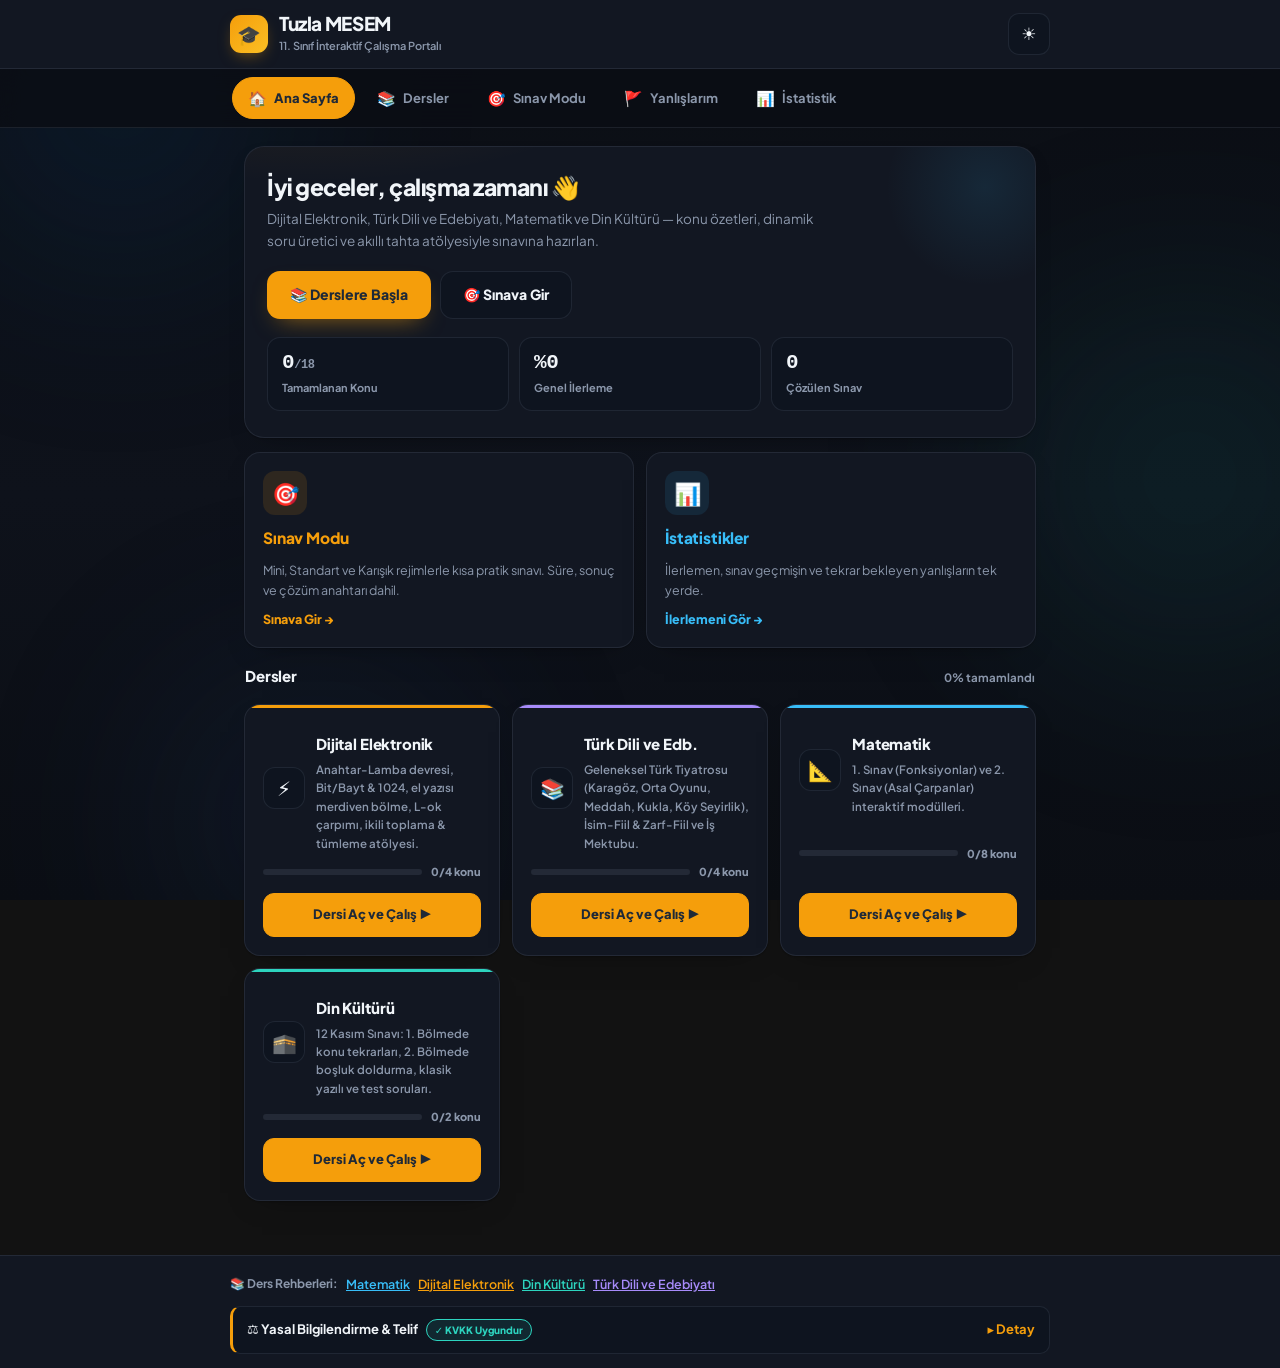
==== commit ce254983: "C: SEO landing pages per subject + hash routing, sitemap, workflow dersler deploy" ====
--- a/index.html
+++ b/index.html
@@ -654,9 +654,16 @@
   <div class="in appnav-in" id="nav-bar"></div>
 </nav>
 <div class="wrap"><main id="main-view"></main></div>
-<footer class="ftr">
-  <div class="in">
-    <details class="acc">
+ <footer class="ftr">
+   <div class="in">
+     <div style="display:flex;flex-wrap:wrap;gap:8px;align-items:center;padding:4px 0 12px">
+       <span style="font-size:12px;font-weight:700;color:var(--ink2)">📚 Ders Rehberleri:</span>
+       <a href="/dersler/matematik/" style="font-size:12.5px;font-weight:600;color:var(--blue)"><u>Matematik</u></a>
+       <a href="/dersler/elektrik/" style="font-size:12.5px;font-weight:600;color:var(--orange)"><u>Dijital Elektronik</u></a>
+       <a href="/dersler/din-kulturu/" style="font-size:12.5px;font-weight:600;color:var(--teal)"><u>Din Kültürü</u></a>
+       <a href="/dersler/turk-dili-ve-edebiyati/" style="font-size:12.5px;font-weight:600;color:var(--purple)"><u>Türk Dili ve Edebiyatı</u></a>
+     </div>
+     <details class="acc">
       <summary>
         <span>⚖️ Yasal Bilgilendirme & Telif <span class="pill">✓ KVKK Uygundur</span></span>
         <span style="color:#f59e0b">▸ Detay</span>
@@ -1300,7 +1307,15 @@
 function openDin(m=1){curC='din';dinMod=m;render();window.scrollTo({top:0,behavior:'smooth'});}
 function openElec(t=1){curC='elec';elMainTab=t;render();window.scrollTo({top:0,behavior:'smooth'});}
 function openLit(m=1){curC='lit';litMod=m;render();window.scrollTo({top:0,behavior:'smooth'});}
-function setC(id){curC=id;render();window.scrollTo({top:0,behavior:'smooth'});}
+ function setC(id){curC=id;render();window.scrollTo({top:0,behavior:'smooth'});
+   if(location.hash!=='#'+id){try{history.replaceState(null,'','#'+id);}catch(e){location.hash=id;}}
+ }
+ function hashRoute(){
+   const h=(location.hash||'').replace('#','');
+   if(!h)return;
+   const valid=['home','dersler','sinav','yanlis','istatistik','math','elec','din','lit'];
+   if(valid.includes(h)&&h!==curC){curC=h;render();}
+ }
 
 function render(){
   const activeTop=['math','elec','din','lit'].includes(curC)?'dersler':curC;
@@ -3421,7 +3436,8 @@
   if(oIdx === item.ans){ btn.classList.add('ok'); fb.className = 'fb ok'; fb.innerHTML = '🎉 Doğru! ' + item.exp; }
   else { btn.classList.add('err'); document.getElementById(`lq-${qIdx}-${item.ans}`).classList.add('ok'); fb.className = 'fb err'; fb.innerHTML = '❌ Yanlış. ' + item.exp; }
 }
-window.onload=()=>{initTheme();loadState();setupBackToTop();render();};
+window.onload=()=>{initTheme();loadState();setupBackToTop();hashRoute();render();};
+window.addEventListener('hashchange',hashRoute);
 </script>
 </body>
 </html>
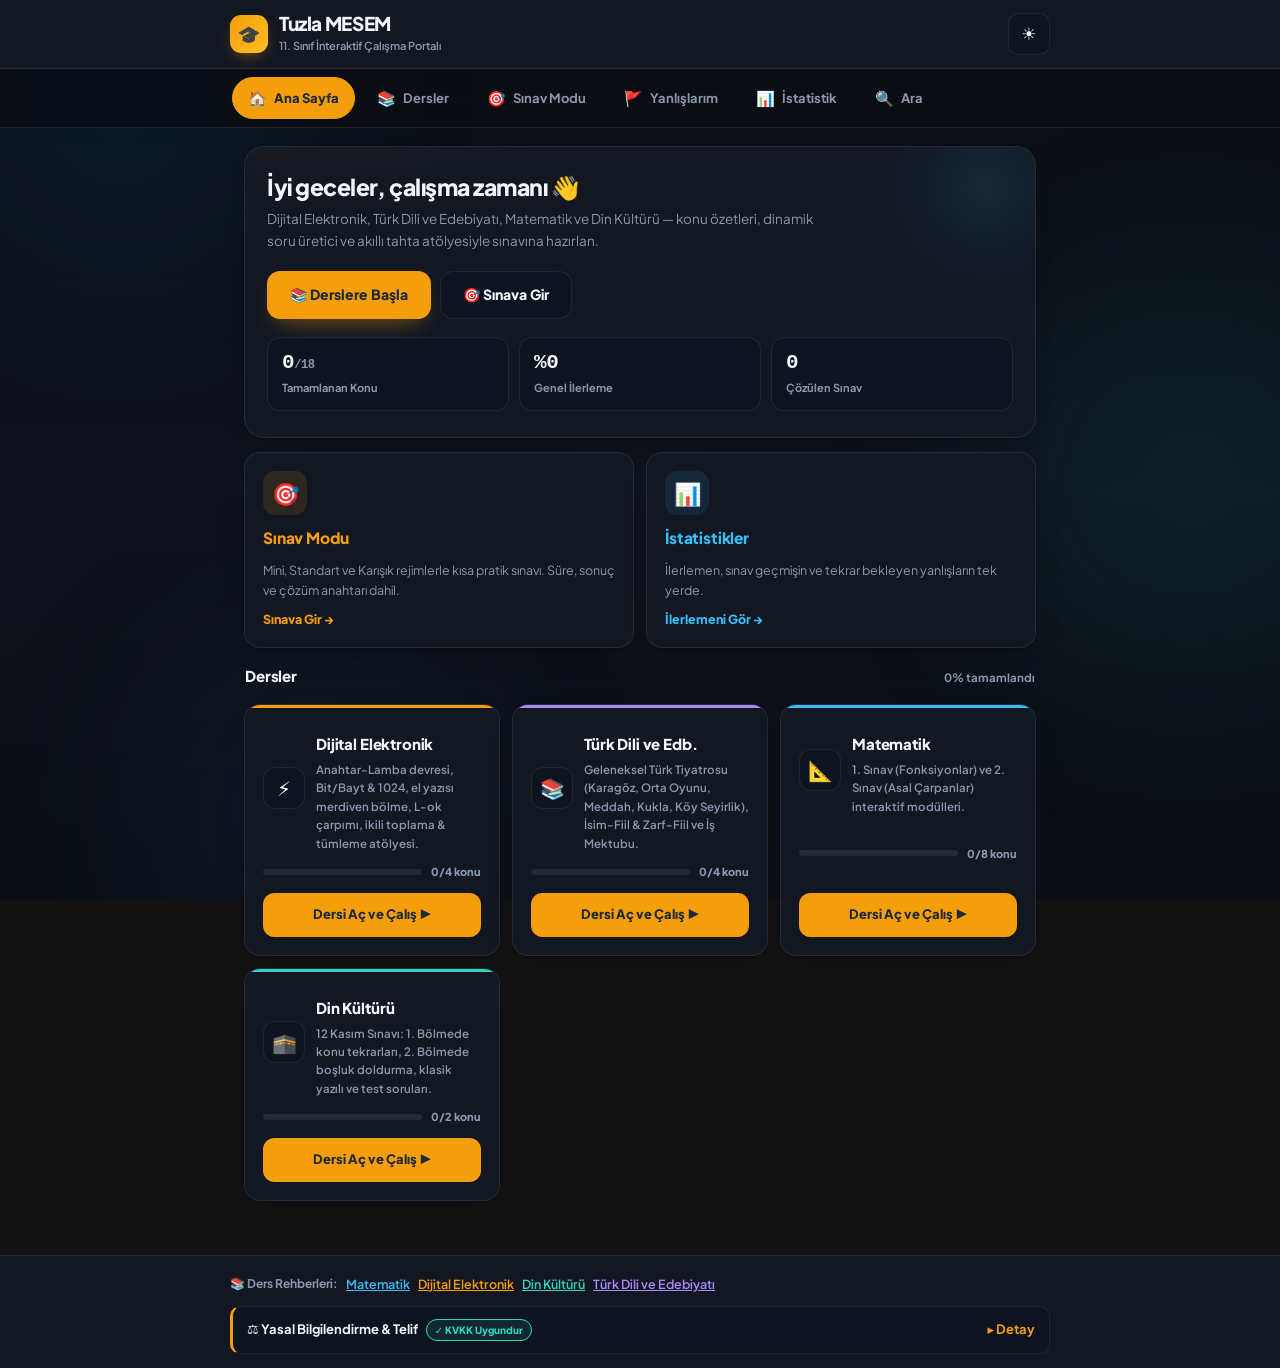
==== commit 7cc49ae2: "D: full-text search (94-item index, TR normalization, live results) + PWA (manifest, service worker," ====
--- a/index.html
+++ b/index.html
@@ -27,6 +27,7 @@
 <link rel="icon" href="/favicon.ico" sizes="32x32 48x48">
 <link rel="icon" type="image/svg+xml" href="/favicon.svg">
 <link rel="apple-touch-icon" href="/apple-touch-icon.png">
+<link rel="manifest" href="/manifest.json">
 <script type="application/ld+json">
 {
   "@context": "https://schema.org",
@@ -623,14 +624,51 @@
   .empty-state p{font-size:13px;color:var(--ink2);line-height:1.6;margin-bottom:18px}
   .empty-note{font-size:12.5px;color:var(--ink2);line-height:1.6;padding:6px 0}
 
-  @media(max-width:520px){
-    .ap-title{font-size:16px}
-    .trend-row{flex-direction:column;align-items:stretch}
-    .tr-bars{justify-content:center}
-    .tr-delta{align-self:center}
-    .wt-lvl{display:none}
-  }
-  </style>
+   @media(max-width:520px){
+     .ap-title{font-size:16px}
+     .trend-row{flex-direction:column;align-items:stretch}
+     .tr-bars{justify-content:center}
+     .tr-delta{align-self:center}
+     .wt-lvl{display:none}
+   }
+   /* === ARAMA (Search) === */
+   .s-wrap{max-width:760px;margin:0 auto;width:100%}
+   .s-inputrow{display:flex;align-items:center;gap:10px;background:var(--board);border:1px solid var(--line);border-radius:16px;padding:14px 16px;box-shadow:var(--card-sh);transition:border-color .18s,box-shadow .18s}
+   .s-inputrow:focus-within{border-color:var(--accent);box-shadow:0 0 0 3px var(--accent-t),var(--card-sh)}
+   .s-ic{font-size:20px;flex:0 0 auto}
+   .s-input{flex:1;border:none;outline:none;background:transparent;color:var(--ink);font-size:16px;font-family:inherit;min-width:0}
+   .s-input::placeholder{color:var(--ink2)}
+   .s-clear{flex:0 0 auto;border:none;background:var(--soft);color:var(--ink2);width:26px;height:26px;border-radius:99px;cursor:pointer;font-size:12px;line-height:1;display:flex;align-items:center;justify-content:center;transition:background .15s,color .15s}
+   .s-clear:hover{background:var(--bad-t);color:var(--bad)}
+   .s-count{font-size:12px;color:var(--ink2);font-weight:700;margin:14px 4px 6px;text-transform:uppercase;letter-spacing:.05em}
+   .s-body{display:flex;flex-direction:column;gap:18px}
+   .s-empty{background:var(--board);border:1px solid var(--line);border-radius:18px;padding:40px 24px;text-align:center;box-shadow:var(--card-sh)}
+   .s-empty-ic{font-size:40px;margin-bottom:10px}
+   .s-empty h3{font-size:17px;margin-bottom:6px}
+   .s-empty p{font-size:13px;color:var(--ink2);max-width:440px;margin:0 auto}
+   .s-group-hd{display:flex;align-items:center;gap:8px;margin-bottom:8px}
+   .s-group-ic{font-size:15px;width:28px;height:28px;border-radius:9px;display:flex;align-items:center;justify-content:center}
+   .s-group-ic.blue{background:var(--blue-t)}
+   .s-group-ic.amber{background:var(--orange-t)}
+   .s-group-ic.teal{background:var(--teal-t)}
+   .s-group-ic.purple{background:var(--purple-t)}
+   .s-group-hd h3{font-size:14px;font-weight:700}
+   .s-group-n{font-size:11px;font-weight:700;color:var(--ink2);background:var(--soft);border:1px solid var(--line);padding:1px 8px;border-radius:99px}
+   .s-list{display:flex;flex-direction:column;gap:6px}
+   .s-item{display:flex;align-items:center;gap:10px;width:100%;text-align:left;background:var(--board);border:1px solid var(--line);border-radius:12px;padding:11px 13px;cursor:pointer;color:var(--ink);font-family:inherit;font-size:13.5px;transition:border-color .15s,background .15s,transform .1s;box-shadow:var(--card-sh)}
+   .s-item:hover{border-color:var(--accent);background:var(--soft);transform:translateX(2px)}
+   .s-type{flex:0 0 auto;font-size:10px;font-weight:800;text-transform:uppercase;letter-spacing:.05em;padding:3px 8px;border-radius:7px}
+   .s-type.t-konu{background:var(--blue-t);color:var(--blue)}
+   .s-type.t-soru{background:var(--teal-t);color:var(--teal)}
+   .s-type.t-test{background:var(--purple-t);color:var(--purple)}
+   .s-type.t-not{background:var(--orange-t);color:var(--orange)}
+   .s-type.t-klasik{background:var(--bad-t);color:var(--bad)}
+   .s-title{flex:1;min-width:0;overflow:hidden;text-overflow:ellipsis;white-space:nowrap}
+   @media(max-width:520px){
+     .s-input{font-size:15px}
+     .s-title{white-space:normal}
+   }
+   </style>
 </head>
 <body>
 <div class="liquid-bg">
@@ -690,7 +728,8 @@
   {id:'dersler',t:'Dersler',ic:'📚'},
   {id:'sinav',t:'Sınav Modu',ic:'🎯'},
   {id:'yanlis',t:'Yanlışlarım',ic:'🚩'},
-  {id:'istatistik',t:'İstatistik',ic:'📊'}
+  {id:'istatistik',t:'İstatistik',ic:'📊'},
+  {id:'ara',t:'Ara',ic:'🔍'}
 ];
 const SUBJ_META={
   elec:{name:'Dijital Elektronik',ic:'⚡',tone:'amber'},
@@ -1313,7 +1352,7 @@
  function hashRoute(){
    const h=(location.hash||'').replace('#','');
    if(!h)return;
-   const valid=['home','dersler','sinav','yanlis','istatistik','math','elec','din','lit'];
+    const valid=['home','dersler','sinav','yanlis','istatistik','ara','math','elec','din','lit'];
    if(valid.includes(h)&&h!==curC){curC=h;render();}
  }
 
@@ -1342,10 +1381,13 @@
   else if(curC==='yanlis'){
     renderYanlislarim();
   }
-  else if(curC==='istatistik'){
-    renderIstatistik();
-  }
-  else if(curC==='math'){
+   else if(curC==='istatistik'){
+     renderIstatistik();
+   }
+   else if(curC==='ara'){
+     renderAra();
+   }
+   else if(curC==='math'){
     const exN=['1. Sınav: Fonksiyon & Eğim','2. Sınav: Asal Çarpanlar','2. Dönem 1. Sınav','2. Dönem 2. Sınav'];
     m.innerHTML=`<div class="exam-bar"><span class="lbl">📐 Matematik Dersi — Sınav Seçimi</span><div class="row-s">${exN.map((n,i)=>`<button class="ebtn ${curEx===i+1?'active':''}" onclick="curEx=${i+1};curMod=1;mathView=1;render()">${i<2?'📝 '+n:'🔒 '+n}</button>`).join('')}</div></div>`
     +(curEx===1||curEx===2?`<div id="m-app"></div>`
@@ -1641,6 +1683,99 @@
     <div class="exam-cfg"><h3>Sınav Geçmişi</h3>${histHtml}</div>
     ${wCount?`<div class="exam-cfg"><h3>🚩 Yanlışlarım</h3><p>${wCount} soruyu tekrar ederek zayıf konularını güçlendirebilirsin.</p><button class="cmd-cta" style="width:100%;justify-content:center" onclick="startWrongExam()">Yanlışları Tekrar Et ▶</button></div>`:''}
   </div>`;
+}
+/* ===== ARAMA (Search) — tüm içerik indeksinde anında arama ===== */
+let SEARCH_INDEX=[];
+function normTR(s){return (s||'').toLocaleLowerCase('tr').replace(/ı/g,'i').replace(/ş/g,'s').replace(/ğ/g,'g').replace(/ü/g,'u').replace(/ö/g,'o').replace(/ç/g,'c');}
+function stripHTML(s){return (s||'').replace(/<[^>]+>/g,' ').replace(/\s+/g,' ').trim();}
+function buildSearchIndex(){
+  const idx=[];
+  const add=(subj,type,title,text,go)=>{const ct=stripHTML(title);idx.push({subj,type,title:ct,text:normTR(ct+' '+(text||'')),go});};
+  try{
+    (typeof topics!=='undefined'?topics:[]).forEach(t=>add('math','Konu',t.t,stripHTML(t.r),'math'));
+    (typeof topics2!=='undefined'?topics2:[]).forEach(t=>add('math','Konu',t.t,stripHTML(t.r),'math'));
+    (typeof elecBlanks!=='undefined'?elecBlanks:[]).forEach(b=>add('elec','Soru',b.b,b.a+' '+(b.f||''),'elec'));
+    (typeof pdfQuizList!=='undefined'?pdfQuizList:[]).forEach(q=>add('elec','Test',q.q,q.exp||'','elec'));
+    (typeof elecClassic!=='undefined'?elecClassic:[]).forEach(q=>add('elec','Klasik',q.q,stripHTML(q.a),'elec'));
+    (typeof dinNotes!=='undefined'?dinNotes:[]).forEach(n=>add('din','Not',n.title,stripHTML((n.text||'')+' '+(n.list||[]).join(' ')),'din'));
+    (typeof dinBlanks!=='undefined'?dinBlanks:[]).forEach(b=>add('din','Soru',b.before,b.ans+' '+(b.after||''),'din'));
+    (typeof dinQuiz!=='undefined'?dinQuiz:[]).forEach(q=>add('din','Test',q.q,(q.opts||[]).join(' '),'din'));
+    (typeof dinTF!=='undefined'?dinTF:[]).forEach(q=>add('din','Test',q.q,q.exp||'','din'));
+    (typeof dinClassicQs!=='undefined'?dinClassicQs:[]).forEach(q=>add('din','Klasik',q.q,stripHTML(q.a),'din'));
+    (typeof litMatchData!=='undefined'?litMatchData:[]).forEach(mm=>add('lit','Soru',mm.desc,mm.ans,'lit'));
+    (typeof litFiilimsiData!=='undefined'?litFiilimsiData:[]).forEach(f=>add('lit','Konu',f.word+' — '+f.type,f.exp||'','lit'));
+    (typeof litQuizList!=='undefined'?litQuizList:[]).forEach(q=>add('lit','Test',q.q,q.exp||'','lit'));
+    (typeof litDynPool!=='undefined'?litDynPool:[]).forEach(q=>add('lit','Test',q.q,q.exp||'','lit'));
+    (typeof litClassicQs!=='undefined'?litClassicQs:[]).forEach(q=>add('lit','Klasik',q.q,stripHTML(q.a),'lit'));
+  }catch(e){console.warn('buildSearchIndex hatası',e);}
+  SEARCH_INDEX=idx;
+}
+let searchQ='';
+function renderAra(){
+  const m=document.getElementById('main-view');
+  m.innerHTML=`<div class="dash">
+    <div class="s-wrap">
+      <div class="s-inputrow">
+        <span class="s-ic">🔍</span>
+        <input id="s-input" class="s-input" type="text" placeholder="Konu, soru veya anahtar kelime ara…" autocomplete="off" oninput="onSearchInput(this.value)">
+        <button id="s-clear" class="s-clear" onclick="clearSearch()" style="display:none">✕</button>
+      </div>
+      <div id="s-count" class="s-count"></div>
+      <div id="s-body" class="s-body"></div>
+    </div>
+  </div>`;
+  const inp=document.getElementById('s-input');
+  if(inp)inp.focus();
+  renderSearchBody(searchQ);
+}
+function onSearchInput(v){searchQ=v;renderSearchBody(v);}
+function clearSearch(){const i=document.getElementById('s-input');searchQ='';if(i){i.value='';i.focus();}renderSearchBody('');}
+function goSearch(subj){setC(subj);}
+function renderSearchBody(q){
+  const count=document.getElementById('s-count');
+  const body=document.getElementById('s-body');
+  const clear=document.getElementById('s-clear');
+  if(!count||!body)return;
+  if(clear)clear.style.display=q?'':'none';
+  const nq=normTR(q).trim();
+  const subjName={math:'Matematik',elec:'Dijital Elektronik',din:'Din Kültürü',lit:'Türk Dili ve Edebiyatı'};
+  const subjTone={math:'blue',elec:'amber',din:'teal',lit:'purple'};
+  const subjIc={math:'📐',elec:'⚡',din:'🕋',lit:'📚'};
+  if(!nq){
+    count.textContent='4 dersteki tüm içerik indekslenmiş';
+    body.innerHTML=`<div class="s-empty"><div class="s-empty-ic">🔍</div><h3>İçerikte Ara</h3><p>Konu özetleri, test soruları, klasik sorular ve notlar arasında anında ara. Örnek: <strong>eğim</strong>, <strong>Karagöz</strong>, <strong>Bakara</strong>, <strong>asal çarpan</strong>, <strong>fiilimsi</strong>.</p></div>`;
+    return;
+  }
+  const terms=nq.split(/\s+/).filter(Boolean);
+  const scored=[];
+  SEARCH_INDEX.forEach(e=>{
+    let score=0;
+    const titleN=normTR(e.title);
+    for(const t of terms){
+      if(e.text.includes(t))score+=10;
+      if(titleN.includes(t))score+=6;
+    }
+    if(score>0)scored.push({e,score});
+  });
+  scored.sort((a,b)=>b.score-a.score);
+  const res=scored.slice(0,40).map(x=>x.e);
+  count.textContent=res.length+' sonuç';
+  if(!res.length){
+    body.innerHTML=`<div class="s-empty"><div class="s-empty-ic">🤷</div><h3>Sonuç bulunamadı</h3><p><strong>${q.replace(/</g,'&lt;')}</strong> için sonuç yok. Farklı bir anahtar kelime dene.</p></div>`;
+    return;
+  }
+  const grouped={};
+  res.forEach(e=>{(grouped[e.subj]=grouped[e.subj]||[]).push(e);});
+  body.innerHTML=Object.keys(grouped).map(sj=>`
+    <div class="s-group">
+      <div class="s-group-hd"><span class="s-group-ic ${subjTone[sj]}">${subjIc[sj]}</span><h3>${subjName[sj]}</h3><span class="s-group-n">${grouped[sj].length}</span></div>
+      <div class="s-list">${grouped[sj].map(e=>`
+        <button class="s-item" onclick="goSearch('${e.subj}')">
+          <span class="s-type t-${e.type.toLowerCase()}">${e.type}</span>
+          <span class="s-title">${e.title}</span>
+        </button>`).join('')}
+      </div>
+    </div>`).join('');
 }
 function renderYanlislarim(){
   const m=document.getElementById('main-view');
@@ -3436,7 +3571,9 @@
   if(oIdx === item.ans){ btn.classList.add('ok'); fb.className = 'fb ok'; fb.innerHTML = '🎉 Doğru! ' + item.exp; }
   else { btn.classList.add('err'); document.getElementById(`lq-${qIdx}-${item.ans}`).classList.add('ok'); fb.className = 'fb err'; fb.innerHTML = '❌ Yanlış. ' + item.exp; }
 }
-window.onload=()=>{initTheme();loadState();setupBackToTop();hashRoute();render();};
+window.onload=()=>{initTheme();loadState();setupBackToTop();buildSearchIndex();hashRoute();render();
+  if('serviceWorker' in navigator){navigator.serviceWorker.register('/sw.js').catch(()=>{});}
+};
 window.addEventListener('hashchange',hashRoute);
 </script>
 </body>
